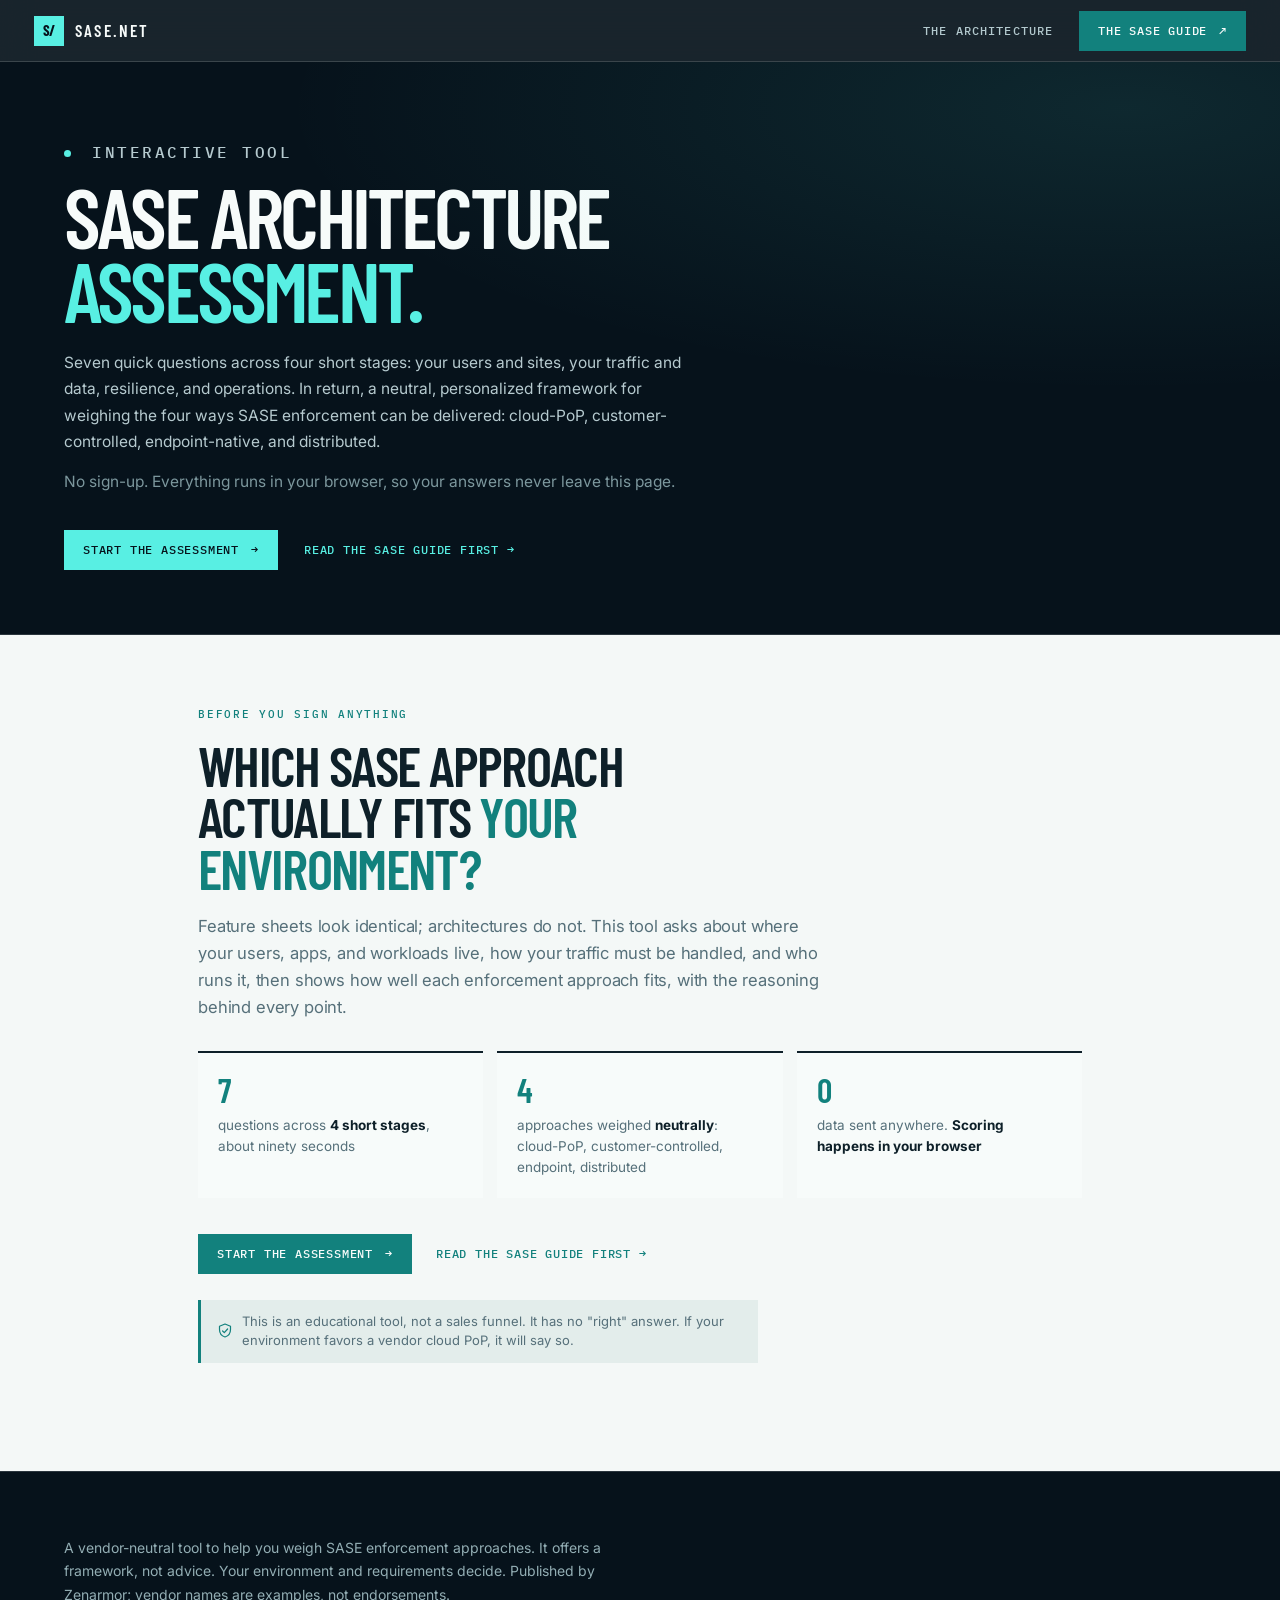
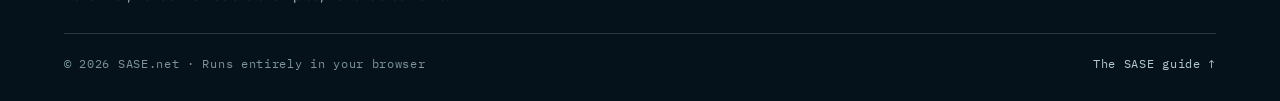
==== assessment.html @ f716e65c "updated sase-explained page and assessment" ====
<!doctype html>
<html lang="en">
<head>
  <meta charset="utf-8">
  <meta name="viewport" content="width=device-width, initial-scale=1">
  <meta name="description" content="An interactive, vendor-neutral SASE architecture assessment. Answer a few questions about your environment and get a personalized framework weighing cloud-PoP, customer-controlled, endpoint-native, and distributed enforcement. Runs entirely in your browser.">
  <meta name="theme-color" content="#06121b">
  <title>SASE Architecture Assessment</title>
  <link rel="preconnect" href="https://fonts.googleapis.com">
  <link rel="preconnect" href="https://fonts.gstatic.com" crossorigin>
  <link rel="stylesheet" href="https://fonts.googleapis.com/css2?family=Barlow+Condensed:ital,wght@0,500;0,600;0,700;1,600&family=IBM+Plex+Mono:wght@400;500&family=Inter:wght@400;500;600&display=swap">
  <style>
    /* ============================================================
       SASE.net · SASE Architecture Assessment
       Reuses the "SASE Explained" design language (tokens, fonts,
       header, treatments) in a stepped questionnaire + results tool.
       Fully client-side: no data leaves the browser.
       ============================================================ */
    :root {
      --navy: #06121b; --navy-2: #0a1e2b; --panel: #0f2a39; --panel-2: #143546;
      --cyan: #58efe3; --blue: #6e9cff; --amber: #ffad66;
      --paper: #f4f8f7; --muted: #e3edeb; --ink: #0e2029;
      --slate: #56707a; --slate-2: #7c949c; --white: #f7fbfa;
      --teal: #12817d;
      --line-dark: rgba(14, 32, 41, .14);
      --line-dark-2: rgba(14, 32, 41, .28);
      --line-light: rgba(247, 251, 250, .15);
      --line-light-2: rgba(247, 251, 250, .32);
      --display: "Barlow Condensed", "Arial Narrow", Arial, sans-serif;
      --body: Inter, -apple-system, "Segoe UI", Arial, sans-serif;
      --mono: "IBM Plex Mono", ui-monospace, "Cascadia Mono", monospace;
      --ease: cubic-bezier(.22, .61, .36, 1);
      --radius: 3px;
      --header-h: 62px;
      --shell: 1520px;
      /* per-approach accent colors (kept within the site palette) */
      --c-dist: var(--teal);
      --c-pop: #3f6f86;
      --c-cust: #7a6bb0;
      --c-endp: #c07b3a;
    }

    *, *::before, *::after { box-sizing: border-box; }
    html { scroll-behavior: smooth; -webkit-text-size-adjust: 100%; }
    body {
      margin: 0; color: var(--ink); background: var(--paper);
      font-family: var(--body); font-size: 16px; line-height: 1.6;
      overflow-x: hidden; -webkit-font-smoothing: antialiased;
    }
    img, svg { max-width: 100%; }
    a { color: inherit; }
    button, input, select { font: inherit; color: inherit; }
    h1, h2, h3, h4, p, blockquote, ul { margin-top: 0; }
    ul { padding-left: 0; list-style: none; }
    ::selection { color: var(--navy); background: var(--cyan); }
    :focus-visible { outline: 2px solid var(--amber); outline-offset: 3px; }
    .sr-only { position: absolute; width: 1px; height: 1px; overflow: hidden; clip: rect(0 0 0 0); clip-path: inset(50%); white-space: nowrap; }
    [hidden] { display: none !important; }

    /* ---------------------------------------------------- header --- */
    .topbar {
      position: sticky; top: 0; z-index: 100; height: var(--header-h);
      display: flex; align-items: center; justify-content: space-between; gap: 20px;
      padding: 0 clamp(18px, 3vw, 34px);
      color: var(--white); background: rgba(6, 18, 27, .92);
      border-bottom: 1px solid var(--line-light);
      backdrop-filter: blur(16px) saturate(140%); -webkit-backdrop-filter: blur(16px) saturate(140%);
    }
    .brand { display: inline-flex; align-items: center; gap: 11px; color: inherit; text-decoration: none; font: 600 17px/1 var(--display); letter-spacing: .13em; }
    .brand-mark { display: grid; place-items: center; width: 30px; height: 30px; color: var(--navy); background: var(--cyan); font: 700 15px/1 var(--display); letter-spacing: -.04em; }
    .topnav { display: flex; align-items: center; gap: clamp(16px, 2vw, 30px); }
    .topnav a:not(.button) { color: #b3c9ce; text-decoration: none; font: 500 11.5px var(--mono); letter-spacing: .1em; text-transform: uppercase; transition: color .2s var(--ease); }
    .topnav a:not(.button):hover { color: var(--cyan); }
    .button {
      display: inline-flex; align-items: center; gap: 12px; min-height: 40px; padding: 0 18px;
      color: var(--navy); background: var(--cyan); border: 1px solid var(--cyan);
      font: 500 11.5px var(--mono); letter-spacing: .07em; text-transform: uppercase; text-decoration: none; cursor: pointer;
      transition: background .2s var(--ease), border-color .2s var(--ease), transform .2s var(--ease), color .2s var(--ease);
    }
    .button:hover { background: var(--white); border-color: var(--white); transform: translateY(-1px); }
    .button span { transition: transform .2s var(--ease); }
    .button:hover span { transform: translateX(3px); }
    .button-teal { color: var(--white); background: var(--teal); border-color: var(--teal); }
    .button-teal:hover { color: var(--navy); background: var(--cyan); border-color: var(--cyan); }
    .button[disabled] { opacity: .4; cursor: not-allowed; transform: none; }
    .button-ghost { background: transparent; color: var(--white); border-color: var(--line-light-2); }
    .button-ghost:hover { background: transparent; color: var(--cyan); border-color: var(--cyan); transform: translateY(-1px); }

    /* ------------------------------------------------------- hero --- */
    .hero { color: var(--white); background: var(--navy); border-bottom: 1px solid var(--line-light); position: relative; overflow: hidden; }
    .hero::after {
      content: ""; position: absolute; inset: 0; pointer-events: none;
      background: radial-gradient(120% 90% at 88% 8%, rgba(88, 239, 227, .10), transparent 55%);
    }
    .hero-inner { position: relative; max-width: var(--shell); margin: 0 auto; padding: clamp(46px, 6vw, 78px) clamp(24px, 5vw, 96px) clamp(40px, 5vw, 66px); }
    .eyebrow { margin: 0 0 22px; color: var(--cyan); font: 500 11.5px var(--mono); letter-spacing: .16em; text-transform: uppercase; }
    .eyebrow .dot { display: inline-block; width: 7px; height: 7px; margin-right: 9px; border-radius: 50%; background: var(--cyan); vertical-align: middle; }
    .hero h1 { max-width: 18ch; margin: 0 0 22px; font: 600 clamp(42px, 6.6vw, 96px)/.88 var(--display); letter-spacing: -.045em; text-transform: uppercase; }
    .hero h1 em { font-style: normal; color: var(--cyan); }
    .hero p { max-width: 62ch; margin: 0 0 14px; color: #b6cacf; font-size: clamp(15.5px, 1.1vw, 18px); line-height: 1.7; }
    .hero p:last-of-type { margin-bottom: 0; color: #7c979d; }
    .hero-actions { display: flex; flex-wrap: wrap; align-items: center; gap: 16px 26px; margin-top: 34px; }
    .hero-actions .tlink { color: var(--cyan); }
    .hero-actions .tlink:hover { color: var(--white); }

    /* ------------------------------------------------- app shell --- */
    .wrap { max-width: 980px; margin: 0 auto; padding: 0 clamp(20px, 5vw, 48px); }

    /* progress rail (sticky under header, only during the quiz) */
    .progress { position: sticky; top: var(--header-h); z-index: 40; background: var(--paper); border-bottom: 1px solid var(--line-dark); }
    .progress-inner { max-width: 980px; margin: 0 auto; padding: 16px clamp(20px, 5vw, 48px) 15px; }
    .progress-top { display: flex; align-items: baseline; justify-content: space-between; gap: 14px; margin-bottom: 12px; }
    .progress-stage { font: 500 11px var(--mono); letter-spacing: .14em; text-transform: uppercase; color: var(--teal); }
    .progress-count { font: 500 11px var(--mono); letter-spacing: .08em; text-transform: uppercase; color: var(--slate); }
    .progress-count b { color: var(--ink); font-weight: 600; }
    /* one segment per stage, 1:1 with the pages */
    .stages { display: grid; grid-auto-flow: column; grid-auto-columns: 1fr; gap: 8px; }
    .stage-pip .bar { height: 6px; background: var(--muted); overflow: hidden; }
    .stage-pip .bar i { display: block; height: 100%; width: 0; background: var(--teal); transition: width .45s var(--ease); }
    .stage-pip.done .bar i { width: 100%; }
    .stage-pip.current .bar i { width: 100%; background: var(--cyan); }
    .stage-pip .lb { display: flex; align-items: center; gap: 6px; margin-top: 9px; font: 500 10.5px var(--mono); letter-spacing: .06em; text-transform: uppercase; color: var(--slate-2); }
    .stage-pip.current .lb { color: var(--ink); }
    .stage-pip.done .lb { color: var(--teal); }
    .stage-pip .tick { width: 13px; height: 13px; display: grid; place-items: center; border: 1px solid currentColor; font-size: 9px; flex: none; }
    .stage-pip.done .tick::before { content: "✓"; }
    .stage-pip.current .tick { background: var(--cyan); border-color: var(--cyan); }
    .stage-pip .lb .txt { overflow: hidden; text-overflow: ellipsis; white-space: nowrap; }
    @media (max-width: 620px) { .stage-pip .lb .txt { display: none; } .stage-pip .lb { justify-content: center; } }

    /* generic screen padding */
    .screen { padding: clamp(40px, 6vw, 72px) 0 clamp(52px, 7vw, 88px); }

    /* intro */
    .intro .kicker, .result-head .kicker { margin: 0 0 18px; color: var(--teal); font: 500 11px var(--mono); letter-spacing: .16em; text-transform: uppercase; }
    .intro h2 { margin: 0 0 20px; max-width: 22ch; font: 600 clamp(30px, 4.6vw, 56px)/.92 var(--display); letter-spacing: -.03em; text-transform: uppercase; }
    .intro h2 em { color: var(--teal); font-style: normal; }
    .intro .lede { max-width: 64ch; margin: 0 0 30px; color: var(--slate); font-size: clamp(16px, 1.3vw, 19px); line-height: 1.62; letter-spacing: -.01em; }
    .facts { display: grid; grid-template-columns: repeat(3, 1fr); gap: 14px; margin: 0 0 36px; }
    .fact { padding: 20px 20px; background: var(--white); border-top: 2px solid var(--ink); }
    .fact .n { font: 600 34px/1 var(--display); color: var(--teal); }
    .fact .t { margin-top: 8px; color: var(--slate); font-size: 13.5px; line-height: 1.55; }
    .fact b { color: var(--ink); }
    .intro-actions { display: flex; flex-wrap: wrap; align-items: center; gap: 14px 24px; }
    .privacy { display: inline-flex; align-items: center; gap: 9px; margin-top: 26px; padding: 12px 16px; background: var(--muted); border-left: 3px solid var(--teal); color: var(--slate); font-size: 13px; line-height: 1.5; max-width: 70ch; }
    .privacy svg { flex: none; }
    .tlink { color: var(--teal); text-decoration: none; font: 500 11.5px var(--mono); letter-spacing: .07em; text-transform: uppercase; }
    .tlink:hover { color: var(--ink); }

    /* stage intro (page header for a section of questions) */
    .stage-intro { margin-bottom: 8px; }
    .stage-eyebrow { margin: 0 0 14px; color: var(--teal); font: 500 11px var(--mono); letter-spacing: .16em; text-transform: uppercase; }
    .stage-title { margin: 0 0 12px; font: 600 clamp(30px, 4.2vw, 52px)/.94 var(--display); letter-spacing: -.03em; text-transform: uppercase; color: var(--ink); }
    .stage-desc { max-width: 62ch; margin: 0; color: var(--slate); font-size: clamp(15px, 1.2vw, 17.5px); line-height: 1.6; }

    /* per-question block within a stage */
    .qblock { margin-top: clamp(34px, 4.5vw, 52px); }
    .qblock:first-child { margin-top: clamp(30px, 4vw, 44px); }
    .q-head { display: flex; align-items: center; gap: 14px; margin-bottom: 10px; }
    .q-num { font: 500 11px var(--mono); letter-spacing: .12em; text-transform: uppercase; color: var(--teal); }
    .q-kind { font: 500 11px var(--mono); letter-spacing: .1em; text-transform: uppercase; color: var(--slate-2); padding-left: 14px; border-left: 1px solid var(--line-dark-2); }
    .q-title { margin: 0 0 7px; font: 600 clamp(21px, 2.4vw, 30px)/1.06 var(--display); letter-spacing: -.015em; text-transform: uppercase; color: var(--ink); }
    .q-help { max-width: 66ch; margin: 0 0 20px; color: var(--slate); font-size: 15px; line-height: 1.6; }

    .opts { display: grid; gap: 12px; margin: 0; }
    .opts.two { grid-template-columns: 1fr 1fr; }
    .opt { position: relative; display: block; cursor: pointer; }
    .opt input { position: absolute; opacity: 0; width: 1px; height: 1px; }
    .opt .box {
      display: flex; align-items: flex-start; gap: 15px; height: 100%;
      padding: 18px 20px; background: var(--white); border: 1px solid var(--line-dark);
      transition: border-color .18s var(--ease), transform .18s var(--ease), box-shadow .18s var(--ease);
    }
    .opt:hover .box { border-color: var(--line-dark-2); transform: translateY(-2px); box-shadow: 0 12px 30px rgba(14, 32, 41, .06); }
    .opt input:focus-visible + .box { outline: 2px solid var(--amber); outline-offset: 3px; }
    .opt .mk { flex: none; width: 20px; height: 20px; margin-top: 1px; border: 1px solid var(--line-dark-2); display: grid; place-items: center; background: var(--paper); transition: background .18s var(--ease), border-color .18s var(--ease); }
    .opt.radio .mk { border-radius: 50%; }
    .opt .mk::after { content: ""; width: 10px; height: 10px; background: var(--white); opacity: 0; transition: opacity .15s var(--ease); }
    .opt.radio .mk::after { border-radius: 50%; }
    .opt.check .mk::after { content: "✓"; width: auto; height: auto; color: var(--white); font-size: 12px; line-height: 1; background: none; }
    .opt .ol { }
    .opt .ol b { display: block; font-size: 15.5px; font-weight: 600; color: var(--ink); line-height: 1.35; }
    .opt .ol span { display: block; margin-top: 4px; color: var(--slate); font-size: 13.5px; line-height: 1.5; }
    .opt input:checked + .box { border-color: var(--teal); box-shadow: inset 3px 0 0 var(--teal); }
    .opt input:checked + .box .mk { background: var(--teal); border-color: var(--teal); }
    .opt input:checked + .box .mk::after { opacity: 1; }

    /* nav buttons */
    .qnav { display: flex; align-items: center; justify-content: space-between; gap: 14px; margin-top: 32px; }
    .btn-back { display: inline-flex; align-items: center; gap: 10px; min-height: 44px; padding: 0 18px; background: transparent; color: var(--ink); border: 1px solid var(--line-dark-2); font: 500 11px var(--mono); letter-spacing: .08em; text-transform: uppercase; cursor: pointer; transition: background .2s var(--ease), color .2s var(--ease), border-color .2s var(--ease); }
    .btn-back:hover { background: var(--ink); color: var(--white); border-color: var(--ink); }
    .btn-back[disabled] { opacity: .35; cursor: not-allowed; }
    .btn-next { display: inline-flex; align-items: center; gap: 12px; min-height: 44px; padding: 0 24px; color: var(--white); background: var(--teal); border: 1px solid var(--teal); font: 500 11px var(--mono); letter-spacing: .08em; text-transform: uppercase; cursor: pointer; transition: background .2s var(--ease), color .2s var(--ease), border-color .2s var(--ease), transform .2s var(--ease); }
    .btn-next:hover { background: var(--cyan); color: var(--navy); border-color: var(--cyan); transform: translateY(-1px); }
    .btn-next[disabled] { opacity: .4; cursor: not-allowed; transform: none; background: var(--slate); border-color: var(--slate); }
    .btn-next span { transition: transform .2s var(--ease); }
    .btn-next:not([disabled]):hover span { transform: translateX(3px); }
    .hint { text-align: center; margin: 14px 0 0; color: var(--slate-2); font: 500 10.5px var(--mono); letter-spacing: .06em; text-transform: uppercase; }

    /* ------------------------------------------------- results --- */
    .result-head h2 { margin: 0 0 16px; max-width: 20ch; font: 600 clamp(30px, 4.4vw, 54px)/.92 var(--display); letter-spacing: -.03em; text-transform: uppercase; }
    .result-head h2 em { color: var(--teal); font-style: normal; }
    .verdict { padding: 30px clamp(22px, 3vw, 36px); color: var(--white); background: var(--ink); border-top: 3px solid var(--teal); margin: 6px 0 34px; }
    .verdict .lead-label { font: 500 11px var(--mono); letter-spacing: .14em; text-transform: uppercase; color: var(--cyan); }
    .verdict h3 { margin: 10px 0 14px; font: 600 clamp(26px, 3.4vw, 42px)/.98 var(--display); text-transform: uppercase; letter-spacing: -.02em; }
    .verdict p { margin: 0; max-width: 74ch; color: #cdd9dd; font-size: 15.5px; line-height: 1.7; }
    .verdict p + p { margin-top: 12px; }
    .verdict .close { display: block; margin-top: 18px; padding-top: 16px; border-top: 1px solid var(--line-light); max-width: 74ch; font: 400 15px/1.62 var(--body); color: #aebfc4; }
    .verdict .close b { color: var(--white); font-weight: 600; }

    .bars-label { margin: 0 0 6px; font: 500 11px var(--mono); letter-spacing: .14em; text-transform: uppercase; color: var(--teal); }
    .bars-sub { margin: 0 0 22px; max-width: 68ch; color: var(--slate); font-size: 14.5px; line-height: 1.6; }
    .bars { display: grid; gap: 16px; margin: 0 0 40px; }
    .bar-row { }
    .bar-top { display: flex; align-items: baseline; justify-content: space-between; gap: 12px; margin-bottom: 7px; }
    .bar-name { font: 600 clamp(16px, 1.6vw, 20px)/1 var(--display); text-transform: uppercase; letter-spacing: .01em; color: var(--ink); }
    .bar-name .rank { display: inline-grid; place-items: center; width: 19px; height: 19px; margin-right: 10px; font: 500 10px var(--mono); color: var(--slate); border: 1px solid var(--line-dark-2); vertical-align: middle; }
    .bar-row.lead .bar-name .rank { color: var(--white); background: var(--teal); border-color: var(--teal); }
    .bar-pct { font: 500 12px var(--mono); letter-spacing: .04em; color: var(--slate); }
    .bar-row.lead .bar-pct { color: var(--teal); font-weight: 600; }
    .track { height: 16px; background: var(--muted); overflow: hidden; }
    .track i { display: block; height: 100%; width: 0; background: var(--fill-c, var(--slate)); transition: width .9s var(--ease); }
    .bar-row.lead .track { box-shadow: inset 0 0 0 1px rgba(18,129,125,.4); }
    .bar-desc { margin: 8px 0 0; color: var(--slate); font-size: 13px; line-height: 1.55; max-width: 74ch; }
    .bar-row.lead .bar-desc { color: #33454f; }

    /* result positioning map (2-D: where enforcement runs x who operates it) */
    .spectrum { margin: 0 0 42px; }
    .spec-label { margin: 0 0 6px; font: 500 11px var(--mono); letter-spacing: .14em; text-transform: uppercase; color: var(--teal); }
    .spec-sub { margin: 0 0 26px; max-width: 74ch; color: var(--slate); font-size: 14.5px; line-height: 1.6; }
    .spec-sub strong { color: var(--ink); font-weight: 650; }
    .map-row { display: flex; flex-wrap: wrap; gap: 22px 30px; align-items: center; }
    .map { flex: 1 1 360px; max-width: 540px; }
    .map-legend { flex: 1 1 190px; max-width: 250px; display: flex; flex-direction: column; gap: 20px; }
    .legend-item { display: flex; gap: 12px; }
    .legend-swatch { flex: none; width: 30px; height: 30px; margin-top: 2px; border: 1px solid rgba(18, 129, 125, .45); background: radial-gradient(140% 140% at 100% 100%, rgba(18, 129, 125, .5) 0%, rgba(18, 129, 125, .06) 72%); }
    .legend-dot { flex: none; width: 16px; height: 16px; margin: 7px; border-radius: 50%; background: var(--cyan); border: 3px solid var(--teal); box-shadow: 0 2px 6px rgba(14, 32, 41, .25); }
    .legend-text b { display: block; margin-bottom: 4px; font: 600 12.5px var(--display); letter-spacing: .03em; text-transform: uppercase; color: var(--ink); }
    .legend-text p { margin: 0; font-size: 12.5px; line-height: 1.5; color: var(--slate); }
    .map-grid { display: grid; grid-template-columns: 68px minmax(0, 1fr) 68px; grid-template-rows: auto minmax(0, 1fr) auto; column-gap: 8px; row-gap: 10px; align-items: center; justify-items: center; }
    .map-pole { text-align: center; font: 500 9px var(--mono); letter-spacing: .06em; text-transform: uppercase; color: var(--slate); line-height: 1.4; }
    .map-pole b, .map-pole { }
    .map-top { grid-column: 2; grid-row: 1; }
    .map-bottom { grid-column: 2; grid-row: 3; }
    .map-left { grid-column: 1; grid-row: 2; }
    .map-right { grid-column: 3; grid-row: 2; }
    .map-top, .map-bottom { font: 600 12.5px var(--display); letter-spacing: .04em; text-transform: uppercase; color: var(--ink); }
    .map-top span, .map-bottom span { display: inline; margin-left: 6px; font: 500 9px var(--mono); letter-spacing: .05em; color: var(--slate); }
    .map-left b, .map-right b { display: block; font: 600 12.5px var(--display); letter-spacing: .03em; text-transform: uppercase; color: var(--ink); }
    .map-left span, .map-right span { display: block; margin-top: 2px; font: 500 8.5px var(--mono); letter-spacing: .04em; text-transform: uppercase; color: var(--slate); }
    /* the plot */
    .map-plot { grid-column: 2; grid-row: 2; position: relative; width: 100%; aspect-ratio: 1 / 0.84; background: var(--white); border: 1px solid var(--line-dark-2); }
    .map-cross-v { position: absolute; left: 50%; top: 0; bottom: 0; width: 1px; background: var(--line-dark); }
    .map-cross-h { position: absolute; top: 50%; left: 0; right: 0; height: 1px; background: var(--line-dark); }
    /* sovereignty band: bottom half, deepening green toward the bottom-right
       corner (distributed + fully customer-operated = most control). */
    .map-sov { position: absolute; left: 0; right: 0; bottom: 0; height: 50%; background: radial-gradient(150% 150% at 100% 100%, rgba(18, 129, 125, .34) 0%, rgba(18, 129, 125, .12) 45%, rgba(18, 129, 125, .03) 78%); border-top: 1px dashed rgba(18, 129, 125, .4); }
    .map-q { position: absolute; font: 600 10px var(--display); letter-spacing: .03em; text-transform: uppercase; color: var(--slate-2); line-height: 1.15; max-width: 46%; }
    .map-q.tl { top: 9px; left: 10px; }
    .map-q.tr { top: 9px; right: 10px; text-align: right; }
    .map-q.bl { bottom: 9px; left: 10px; }
    .map-q.br { bottom: 9px; right: 10px; text-align: right; }
    /* the your-result region */
    .map-you { position: absolute; transform: translate(-50%, -50%); z-index: 5; }
    .map-you .halo { position: absolute; left: 50%; top: 50%; transform: translate(-50%, -50%); width: 118px; height: 118px; border-radius: 50%; background: radial-gradient(circle, rgba(88, 239, 227, .55), rgba(88, 239, 227, 0) 68%); pointer-events: none; }
    .map-you .pt { position: relative; display: block; width: 16px; height: 16px; border-radius: 50%; background: var(--cyan); border: 3px solid var(--teal); box-shadow: 0 2px 8px rgba(14, 32, 41, .25); }
    .map-you .tag { position: absolute; left: 50%; top: calc(50% + 16px); transform: translateX(-50%); white-space: nowrap; padding: 4px 10px; background: var(--ink); color: var(--white); font: 500 10px var(--mono); letter-spacing: .07em; text-transform: uppercase; }
    .map-you.high .tag { top: auto; bottom: calc(50% + 16px); }
    .map-caption { margin: 20px 0 0; max-width: 72ch; color: #33454f; font-size: 15px; line-height: 1.6; }
    .map-caption b { color: var(--teal); }
    .spec-note { margin: 14px 0 0; padding-left: 16px; border-left: 2px solid var(--line-dark-2); max-width: 82ch; color: var(--slate); font-size: 13px; line-height: 1.62; }
    @media (max-width: 560px) {
      .map-grid { grid-template-columns: 52px minmax(0, 1fr) 52px; }
      .map-you .halo { width: 92px; height: 92px; }
    }

    /* factor breakdown */
    .factors { margin: 8px 0 40px; }
    .factors h3 { margin: 0 0 6px; font: 600 clamp(21px, 2.2vw, 30px)/1 var(--display); text-transform: uppercase; letter-spacing: -.015em; }
    .factors .sub { margin: 0 0 22px; max-width: 66ch; color: var(--slate); font-size: 14.5px; line-height: 1.6; }
    .factor { padding: 18px 0; border-bottom: 1px solid var(--line-dark); display: grid; grid-template-columns: 210px 1fr; gap: 8px 28px; align-items: start; }
    .factor:first-of-type { border-top: 1px solid var(--line-dark); }
    .factor .fq { font: 600 14px var(--display); letter-spacing: .02em; text-transform: uppercase; color: var(--ink); line-height: 1.3; }
    .factor .fa { color: var(--slate); font-size: 14px; line-height: 1.6; }
    .factor .fa .ans { color: var(--ink); font-weight: 600; }
    .factor .tags { display: flex; flex-wrap: wrap; gap: 6px; margin-top: 9px; }
    .tag-a { font: 500 10px var(--mono); letter-spacing: .06em; text-transform: uppercase; padding: 3px 9px; border: 1px solid; background: var(--white); }
    .tag-a.dist { color: var(--c-dist); border-color: rgba(18,129,125,.4); }
    .tag-a.pop { color: var(--c-pop); border-color: rgba(63,111,134,.4); }
    .tag-a.cust { color: var(--c-cust); border-color: rgba(122,107,176,.45); }
    .tag-a.endp { color: var(--c-endp); border-color: rgba(192,123,58,.45); }
    /* the strongest lean per answer is filled, so the main direction reads at a glance */
    .tag-a.lead { color: var(--white); font-weight: 600; }
    .tag-a.dist.lead { background: var(--c-dist); border-color: var(--c-dist); }
    .tag-a.pop.lead  { background: var(--c-pop);  border-color: var(--c-pop); }
    .tag-a.cust.lead { background: var(--c-cust); border-color: var(--c-cust); }
    .tag-a.endp.lead { background: var(--c-endp); border-color: var(--c-endp); }

    /* vendor disclosure box */
    .vendor { margin: 4px 0 36px; padding: 26px clamp(22px, 3vw, 34px); background: var(--muted); border: 1px solid var(--line-dark); border-left: 3px solid var(--teal); }
    .vendor .disc { font: 500 10.5px var(--mono); letter-spacing: .12em; text-transform: uppercase; color: var(--slate); }
    .vendor h3 { margin: 10px 0 10px; font: 600 clamp(20px, 2.1vw, 27px)/1.02 var(--display); text-transform: uppercase; letter-spacing: -.01em; }
    .vendor p { margin: 0 0 18px; max-width: 74ch; color: var(--slate); font-size: 14.5px; line-height: 1.66; }
    .vendor .button { color: var(--white); background: var(--teal); border-color: var(--teal); }
    .vendor .button:hover { color: var(--navy); background: var(--cyan); border-color: var(--cyan); }

    .result-actions { display: flex; flex-wrap: wrap; align-items: center; gap: 14px 24px; padding-top: 8px; }
    .btn-line { display: inline-flex; align-items: center; gap: 10px; min-height: 44px; padding: 0 20px; background: transparent; color: var(--ink); border: 1px solid var(--line-dark-2); font: 500 11px var(--mono); letter-spacing: .08em; text-transform: uppercase; cursor: pointer; text-decoration: none; transition: background .2s var(--ease), color .2s var(--ease), border-color .2s var(--ease); }
    .btn-line:hover { background: var(--ink); color: var(--white); border-color: var(--ink); }

    /* footer */
    .site-footer { color: var(--white); background: var(--navy); border-top: 1px solid var(--line-light); margin-top: 20px; }
    .footer-inner { max-width: var(--shell); margin: 0 auto; padding: clamp(40px, 5vw, 64px) clamp(24px, 5vw, 84px) 30px; }
    .footer-inner .note { max-width: 64ch; margin: 0 0 26px; color: #93aeb4; font-size: 14px; line-height: 1.7; }
    .footer-base { display: flex; flex-wrap: wrap; justify-content: space-between; gap: 12px; padding-top: 22px; border-top: 1px solid var(--line-light); color: var(--slate-2); font: 400 11.5px var(--mono); letter-spacing: .06em; }
    .footer-base a { color: #b3c9ce; text-decoration: none; }
    .footer-base a:hover { color: var(--cyan); }

    /* animation entrance */
    .anim-in { animation: fade .4s var(--ease) both; }
    @keyframes fade { from { opacity: 0; transform: translateY(10px); } to { opacity: 1; transform: none; } }

    /* ------------------------------------------------ responsive --- */
    @media (max-width: 720px) {
      .topnav .hide-sm { display: none; }
      .opts.two { grid-template-columns: 1fr; }
      .facts { grid-template-columns: 1fr; }
      .factor { grid-template-columns: 1fr; gap: 4px; }
      .verdict { padding: 24px 20px; }
    }
    @media (prefers-reduced-motion: reduce) {
      html { scroll-behavior: auto; }
      *, *::before, *::after { transition-duration: .01ms !important; animation-duration: .01ms !important; animation-iteration-count: 1 !important; }
    }
  </style>
</head>
<body>

  <!-- ============================================================ HEADER -->
  <header class="topbar">
    <a class="brand" href="sase-explained.html"><span class="brand-mark">S/</span>SASE.NET</a>
    <nav class="topnav" aria-label="Primary">
      <a class="hide-sm" href="sase-explained.html#enforcement">The architecture</a>
      <a class="button button-teal" href="sase-explained.html">The SASE guide <span aria-hidden="true">↗</span></a>
    </nav>
  </header>

  <!-- ============================================================ HERO -->
  <section class="hero" id="hero">
    <div class="hero-inner">
      <p class="eyebrow"><span class="dot" aria-hidden="true"></span> Interactive tool</p>
      <h1>SASE architecture <em>assessment.</em></h1>
      <p>Seven quick questions across four short stages: your users and sites, your traffic and data, resilience, and operations. In return, a neutral, personalized framework for weighing the four ways SASE enforcement can be delivered: cloud-PoP, customer-controlled, endpoint-native, and distributed.</p>
      <p>No sign-up. Everything runs in your browser, so your answers never leave this page.</p>
      <div class="hero-actions">
        <button class="button js-start" type="button">Start the assessment <span aria-hidden="true">→</span></button>
        <a class="tlink" href="sase-explained.html">Read the SASE guide first →</a>
      </div>
    </div>
  </section>

  <!-- ============================================================ PROGRESS RAIL (quiz only) -->
  <div class="progress" id="progress" hidden aria-hidden="true">
    <div class="progress-inner">
      <div class="progress-top">
        <span class="progress-stage" id="stageName">Stage 1 of 4 · Environment</span>
        <span class="progress-count"><b id="qPct">0</b>% complete</span>
      </div>
      <div class="stages" id="stages" aria-hidden="true"></div>
    </div>
  </div>

  <!-- ============================================================ APP -->
  <main class="wrap">

    <!-- INTRO SCREEN -->
    <section class="screen intro" id="scr-intro">
      <p class="kicker">Before you sign anything</p>
      <h2>Which SASE approach actually fits <em>your environment?</em></h2>
      <p class="lede">Feature sheets look identical; architectures do not. This tool asks about where your users, apps, and workloads live, how your traffic must be handled, and who runs it, then shows how well each enforcement approach fits, with the reasoning behind every point.</p>
      <div class="facts">
        <div class="fact"><div class="n">7</div><div class="t">questions across <b>4 short stages</b>, about ninety seconds</div></div>
        <div class="fact"><div class="n">4</div><div class="t">approaches weighed <b>neutrally</b>: cloud-PoP, customer-controlled, endpoint, distributed</div></div>
        <div class="fact"><div class="n">0</div><div class="t">data sent anywhere. <b>Scoring happens in your browser</b></div></div>
      </div>
      <div class="intro-actions">
        <button class="button button-teal js-start" id="startBtn" type="button">Start the assessment <span aria-hidden="true">→</span></button>
        <a class="tlink" href="sase-explained.html">Read the SASE guide first →</a>
      </div>
      <div class="privacy">
        <svg width="16" height="16" viewBox="0 0 16 16" fill="none" aria-hidden="true"><path d="M8 1l5.5 2.2v3.3c0 3.4-2.3 6.5-5.5 7.5-3.2-1-5.5-4.1-5.5-7.5V3.2L8 1z" stroke="#12817d" stroke-width="1.2" stroke-linejoin="round"/><path d="M5.6 8l1.7 1.7L10.6 6" stroke="#12817d" stroke-width="1.2" stroke-linecap="round" stroke-linejoin="round"/></svg>
        <span>This is an educational tool, not a sales funnel. It has no "right" answer. If your environment favors a vendor cloud PoP, it will say so.</span>
      </div>
    </section>

    <!-- STAGE SCREEN (rendered by JS, one stage's questions per page) -->
    <section class="screen" id="scr-quiz" hidden>
      <div class="stage-intro">
        <p class="stage-eyebrow" id="stageEyebrow">Stage 1 of 4</p>
        <h2 class="stage-title" id="stageTitle"></h2>
        <p class="stage-desc" id="stageDesc"></p>
      </div>
      <div id="questions"></div>
      <div class="qnav">
        <button class="btn-back" id="backBtn" type="button">← Back</button>
        <button class="btn-next" id="nextBtn" type="button" disabled>Next <span aria-hidden="true">→</span></button>
      </div>
      <p class="hint" id="hint"></p>
    </section>

    <!-- RESULTS SCREEN (rendered by JS) -->
    <section class="screen" id="scr-result" hidden>
      <div class="result-head">
        <p class="kicker">Your result</p>
        <h2 id="resultTitle">Your SASE fit <em>framework.</em></h2>
      </div>

      <div class="verdict" id="verdict"></div>

      <div class="spectrum" id="spectrum">
        <p class="spec-label">Where your answers point</p>
        <p class="spec-sub">SASE architectures differ on two things. First, <em>where</em> enforcement runs: in a vendor's central cloud, or locally across your users, sites, and workloads. Second, <em>who</em> operates it: the vendor, or you. Together they set how much <strong>sovereignty</strong> you keep, meaning control over where your traffic, logs, and keys are handled.</p>
        <div class="map-row">
          <div class="map">
            <div class="map-grid">
              <div class="map-pole map-top">Vendor-operated <span>cloud-delivered</span></div>
              <div class="map-pole map-left"><b>Central</b><span>one cloud</span></div>
              <div class="map-plot" id="mapPlot">
                <div class="map-cross-v" aria-hidden="true"></div>
                <div class="map-cross-h" aria-hidden="true"></div>
                <div class="map-sov" aria-hidden="true"></div>
                <span class="map-q tl">Centralized<br>vendor cloud</span>
                <span class="map-q tr">Vendor-run<br>distributed edge</span>
                <span class="map-q bl">Self-hosted<br>central gateway</span>
                <span class="map-q br">Distributed,<br>self-managed</span>
                <!-- your-result region injected here -->
              </div>
              <div class="map-pole map-right"><b>Distributed</b><span>local edges</span></div>
              <div class="map-pole map-bottom">Customer-operated <span>self-hosted / on-prem</span></div>
            </div>
          </div>
          <aside class="map-legend">
            <div class="legend-item">
              <span class="legend-swatch" aria-hidden="true"></span>
              <div class="legend-text">
                <b>Sovereignty-friendly</b>
                <p>The lower a result sits, the more of your traffic, logs, and keys stay under your control. It is strongest in the bottom right, where enforcement is distributed and run by you.</p>
              </div>
            </div>
            <div class="legend-item">
              <span class="legend-dot" aria-hidden="true"></span>
              <div class="legend-text">
                <b>Your result</b>
                <p>The highlighted area shows the kind of architecture your answers point to.</p>
              </div>
            </div>
          </aside>
        </div>
        <p class="map-caption" id="mapCaption">Your answers point to this area: the <b>kind</b> of architecture that fits, rather than a specific product.</p>
        <p class="spec-note">This is a positioning map, not a ranking or a product match. No corner is "better" than another, and most real environments are a blend. Treat the highlighted area as a starting point. Vendors are left off on purpose, because where a platform can sit is often configurable and its default is rarely its only option.</p>
      </div>

      <p class="bars-label">Fit across the four approaches</p>
      <p class="bars-sub">Each approach is scored on how well it matches the environment you described, then ranked. These are aids to a decision, not a verdict. Many organizations run a hybrid.</p>
      <div class="bars" id="bars"></div>

      <div class="factors">
        <h3>How your answers shaped this</h3>
        <p class="sub">Every answer nudges the scores. Here is what each one contributed, so nothing is a black box.</p>
        <div id="factors"></div>
      </div>

      <div class="vendor" id="vendor">
        <span class="disc">Vendor example · disclosed</span>
        <h3 id="vendorTitle">See a distributed SASE architecture in practice</h3>
        <p id="vendorBody">SASE.net is published by Zenarmor, a provider of distributed SASE. If you want to see how one platform places enforcement across endpoints, gateways, cloud, containers, and compatible ISP/CPE devices under one central policy, this is a concrete example, shown for illustration and not as an endorsement.</p>
        <a class="button" href="#" id="vendorLink">See how Zenarmor implements distributed SASE <span aria-hidden="true">↗</span></a>
      </div>

      <div class="result-actions">
        <a class="btn-line" href="sase-explained.html">← Back to the SASE guide</a>
        <button class="btn-line" id="retakeBtn" type="button">Retake the assessment ↻</button>
      </div>
    </section>

  </main>

  <!-- ============================================================ FOOTER -->
  <footer class="site-footer">
    <div class="footer-inner">
      <p class="note">A vendor-neutral tool to help you weigh SASE enforcement approaches. It offers a framework, not advice. Your environment and requirements decide. Published by Zenarmor; vendor names are examples, not endorsements.</p>
      <div class="footer-base">
        <span>© <span data-year>2026</span> SASE.net · Runs entirely in your browser</span>
        <a href="sase-explained.html">The SASE guide ↑</a>
      </div>
    </div>
  </footer>

  <script>
  (function () {
    "use strict";
    document.querySelectorAll('[data-year]').forEach(function (el) { el.textContent = new Date().getFullYear(); });

    /* ---- approach metadata -------------------------------------------- */
    var APPROACHES = {
      pop:  { key: "pop",  name: "Vendor cloud PoP", cls: "pop",  color: "var(--c-pop)",
              desc: "Centralized enforcement in the vendor's cloud points of presence, where the vendor runs the infrastructure and inspects your traffic." },
      cust: { key: "cust", name: "Customer-controlled", cls: "cust", color: "var(--c-cust)",
              desc: "Enforcement inside infrastructure you control, such as your own cloud, VPCs, containers, or a dedicated hosted gateway, keeping inspection where you choose." },
      endp: { key: "endp", name: "Endpoint-native", cls: "endp", color: "var(--c-endp)",
              desc: "Enforcement on the device itself, so protection follows each user across home, mobile, and public networks without a detour." },
      dist: { key: "dist", name: "Distributed", cls: "dist", color: "var(--c-dist)",
              desc: "Enforcement placed across endpoints, gateways, branches, cloud, containers, and CPE at once, governed by one central policy and console." }
    };
    var ORDER = ["pop", "cust", "endp", "dist"];

    /* 2-D positioning map. x: 0 = central vendor cloud → 100 = local/distributed.
       y: 0 = vendor-operated (cloud, top) → 100 = customer-operated (self-hosted,
       bottom). Each approach anchors at an (x, y); the reader's result is a
       cubed-fit-weighted blend of these, a REGION, not a product match.      */
    var APPROACH_XY = {
      pop:  { x: 12, y: 16 },   // central + vendor-run  (top-left)
      cust: { x: 46, y: 82 },   // control-first         (bottom-center)
      endp: { x: 82, y: 56 },   // local, on the device  (right, mid)
      dist: { x: 80, y: 80 }    // distributed + self-managed (bottom-right)
    };

    /* ---- stages (one page each) --------------------------------------- */
    var STAGES = [
      { name: "Environment", title: "Your environment",
        desc: "Where your users, apps, and workloads live. This is the biggest driver of which enforcement approach fits." },
      { name: "Traffic & data", title: "Traffic & data",
        desc: "How your traffic must be handled, and how much control you need over where it is inspected and stored." },
      { name: "Resilience & stack", title: "Resilience & existing stack",
        desc: "What has to keep working, and what you already run that could carry enforcement." },
      { name: "Operations", title: "Operations",
        desc: "Who will run it day to day. Last one." }
    ];

    /* ---- questions ---------------------------------------------------- */
    /* Each option carries a score vector {pop,cust,endp,dist} and a `why`.
       Scoring is normalized against each approach's own maximum, so an
       approach is never penalized for appearing in fewer options.        */
    var QUESTIONS = [
      { id: "locations", stage: 0, type: "single",
        short: "Where things live",
        title: "Where do your users, apps, and workloads mostly live?",
        help: "The shape of your environment is the single biggest driver of which enforcement approach fits.",
        options: [
          { label: "One main site", desc: "Most people and systems sit at a single office or data center.",
            why: "A single location concentrates traffic, so centralized inspection is efficient and easy to run.",
            s: { pop: 3, cust: 2, endp: 0, dist: 0 } },
          { label: "Headquarters plus a few branches", desc: "A central site with several smaller offices.",
            why: "Multiple sites reward enforcement placed at each edge while policy stays central.",
            s: { pop: 2, cust: 1, endp: 1, dist: 3 } },
          { label: "Highly distributed", desc: "Many sites, remote staff, and workloads spread across clouds.",
            why: "When traffic originates everywhere, one central chokepoint adds detours; enforcement spread across points fits better.",
            s: { pop: 1, cust: 1, endp: 2, dist: 3 } },
          { label: "Mostly remote / roaming", desc: "A workforce that connects from anywhere, few fixed sites.",
            why: "Roaming users are best protected where they are, on the device or via a nearby cloud PoP.",
            s: { pop: 2, cust: 0, endp: 3, dist: 2 } }
        ] },

      { id: "inventory", stage: 0, type: "multi",
        short: "What's in play",
        title: "Which of these are part of your environment?",
        help: "Select every one that applies. Different asset types are protected best in different places.",
        options: [
          { label: "Branch offices", desc: "Physical sites with their own local network.",
            why: "Branches favor enforcement on a local gateway rather than backhauling all traffic.",
            s: { pop: 1, cust: 1, endp: 0, dist: 3 } },
          { label: "Remote employees or contractors", desc: "People working outside a managed office.",
            why: "Remote and third-party users are covered well by endpoint enforcement or a vendor tunnel.",
            s: { pop: 2, cust: 0, endp: 3, dist: 2 } },
          { label: "Cloud workloads / VPCs", desc: "Applications running in public or private cloud.",
            why: "Inspecting inside your own cloud keeps workload traffic close to the workload.",
            s: { pop: 1, cust: 3, endp: 0, dist: 2 } },
          { label: "Containers", desc: "Kubernetes or other containerized services.",
            why: "Container-native enforcement lives alongside the workload you control.",
            s: { pop: 0, cust: 3, endp: 0, dist: 2 } },
          { label: "ISP / CPE devices", desc: "Provider-managed customer-edge equipment.",
            why: "Compatible ISP/CPE devices can carry enforcement at the customer edge, a distributed pattern.",
            s: { pop: 0, cust: 1, endp: 0, dist: 3 } },
          { label: "IoT, OT, or legacy devices", desc: "Systems that cannot run a security agent.",
            why: "Agentless devices must be protected at a network edge, not on the endpoint.",
            s: { pop: 1, cust: 1, endp: 0, dist: 3 } }
        ] },

      { id: "datacontrol", stage: 1, type: "single",
        short: "Data control",
        title: "How much control do you need over where traffic is inspected and stored?",
        help: "This combines two things vendors treat separately: whether your traffic can be inspected on a third party's infrastructure, and any privacy, residency, or sovereignty rules on where data, logs, and keys are handled.",
        options: [
          { label: "Little; vendor infrastructure is fine", desc: "We're comfortable with traffic inspected in a vendor's cloud, and have no strict residency rules.",
            why: "Comfort with vendor-cloud inspection and no residency limits makes a cloud PoP the simplest path.",
            s: { pop: 3, cust: 0, endp: 1, dist: 1 } },
          { label: "Some; keep sensitive traffic closer", desc: "General traffic can use vendor infrastructure, but sensitive flows or certain regions should stay closer to home.",
            why: "A mixed need favors placing enforcement selectively rather than routing everything through one cloud.",
            s: { pop: 1, cust: 2, endp: 1, dist: 3 } },
          { label: "Strict; inspection and data stay under our control", desc: "Regulatory, sovereignty, or residency rules require inspection, logs, and keys to stay on infrastructure and in jurisdictions we choose.",
            why: "Strict sovereignty needs inspection, logs, and keys kept where you choose, which is hard to guarantee in a shared vendor cloud.",
            s: { pop: 0, cust: 3, endp: 1, dist: 3 } }
        ] },

      { id: "latency", stage: 1, type: "single",
        short: "Latency sensitivity",
        title: "How sensitive is your traffic to added latency?",
        help: "Routing through a distant or congested PoP adds hops. Local inline inspection avoids the detour.",
        options: [
          { label: "Not very", desc: "A little added delay is acceptable for our applications.",
            why: "Latency tolerance removes the main penalty of routing through a central PoP.",
            s: { pop: 3, cust: 1, endp: 1, dist: 1 } },
          { label: "Somewhat", desc: "Noticeable delay would affect some users or apps.",
            why: "Moderate sensitivity favors inspecting closer to the source than a mandatory PoP hop.",
            s: { pop: 1, cust: 1, endp: 2, dist: 3 } },
          { label: "Very", desc: "Real-time or high-volume traffic where every millisecond counts.",
            why: "Latency-critical traffic benefits most from enforcement at or near its source.",
            s: { pop: 0, cust: 2, endp: 3, dist: 3 } }
        ] },

      { id: "resilience", stage: 2, type: "single",
        short: "Offline resilience",
        title: "Must protection keep working if a cloud service is unreachable?",
        help: "Some designs phone home for every decision; others let each edge keep enforcing from a local copy of policy.",
        options: [
          { label: "Not critical", desc: "A brief dependency on a cloud control plane is acceptable.",
            why: "If short cloud dependencies are tolerable, a vendor-run cloud model is unproblematic.",
            s: { pop: 3, cust: 1, endp: 1, dist: 1 } },
          { label: "Strongly preferred", desc: "We'd rather protection degrade gracefully than fail.",
            why: "Wanting graceful degradation favors enforcement that holds policy locally.",
            s: { pop: 1, cust: 2, endp: 2, dist: 3 } },
          { label: "Yes; it must keep enforcing offline", desc: "Enforcement cannot stop when a link or service drops.",
            why: "Continuous offline enforcement needs each edge to hold its own policy, a distributed design that keeps working locally.",
            s: { pop: 0, cust: 2, endp: 2, dist: 3 } }
        ] },

      { id: "existing", stage: 2, type: "multi",
        short: "Existing stack",
        title: "What security infrastructure do you already run?",
        help: "Select all that apply. Reusing what you own can avoid a rip-and-replace migration.",
        options: [
          { label: "Firewalls / gateways at sites", desc: "Appliances or virtual gateways already deployed.",
            why: "Existing gateways can host enforcement, favoring distributed and self-controlled placement.",
            s: { pop: 0, cust: 2, endp: 0, dist: 3 } },
          { label: "ISP / CPE devices", desc: "Provider-managed edge devices in place.",
            why: "Compatible CPE can deliver enforcement at the customer edge without new hardware.",
            s: { pop: 0, cust: 1, endp: 0, dist: 3 } },
          { label: "Cloud infrastructure / containers", desc: "Established cloud accounts or clusters.",
            why: "Cloud footprint you own is a natural home for customer-controlled, in-line enforcement.",
            s: { pop: 0, cust: 3, endp: 0, dist: 2 } },
          { label: "Mostly endpoints, little network gear", desc: "Laptops and devices, minimal on-prem network kit.",
            why: "An endpoint-heavy estate suits endpoint-native enforcement or a cloud service.",
            s: { pop: 2, cust: 0, endp: 3, dist: 1 } },
          { label: "Starting fresh / minimal", desc: "Little existing security infrastructure to build on.",
            why: "A clean slate lowers the cost of adopting a turnkey vendor cloud.",
            s: { pop: 3, cust: 0, endp: 1, dist: 1 } }
        ] },

      { id: "manage", stage: 3, type: "single",
        short: "Who runs it",
        title: "Who will manage the deployment?",
        help: "The operating model shapes how much you want to run yourself versus hand to a vendor.",
        options: [
          { label: "Our internal team", desc: "We'll own operations day to day.",
            why: "An internal team can operate self-controlled or distributed enforcement directly.",
            s: { pop: 1, cust: 2, endp: 1, dist: 2 } },
          { label: "An MSP or MSSP", desc: "A managed security partner runs it for us.",
            why: "Managed providers often deliver enforcement across many customer edges from one console.",
            s: { pop: 1, cust: 1, endp: 1, dist: 3 } },
          { label: "Our ISP / service provider", desc: "Delivered through the provider's own infrastructure.",
            why: "ISP-delivered security naturally lives on customer-edge devices, a distributed pattern.",
            s: { pop: 1, cust: 1, endp: 0, dist: 3 } },
          { label: "We'd rather the vendor run all of it", desc: "Minimal operational burden on us.",
            why: "Preferring a hands-off model points to a vendor-operated cloud service.",
            s: { pop: 3, cust: 0, endp: 1, dist: 1 } }
        ] }
    ];

    /* precompute each approach's maximum possible score for normalization */
    var MAXS = { pop: 0, cust: 0, endp: 0, dist: 0 };
    QUESTIONS.forEach(function (q) {
      ORDER.forEach(function (k) {
        if (q.type === "multi") {
          q.options.forEach(function (o) { MAXS[k] += o.s[k]; });
        } else {
          var m = 0;
          q.options.forEach(function (o) { if (o.s[k] > m) m = o.s[k]; });
          MAXS[k] += m;
        }
      });
    });

    /* ---- state -------------------------------------------------------- */
    var answers = {};              // qid -> index (single) or [indices] (multi)
    var idx = 0;                   // current STAGE index (one stage per page)
    var TOTAL = QUESTIONS.length;  // total questions (for scoring + overall %)
    var STAGE_COUNT = STAGES.length;
    var stageQuestions = STAGES.map(function (s, i) {
      return QUESTIONS.filter(function (q) { return q.stage === i; });
    });

    var el = {
      progress: document.getElementById("progress"),
      stageName: document.getElementById("stageName"),
      qPct: document.getElementById("qPct"),
      stages: document.getElementById("stages"),
      hero: document.getElementById("hero"),
      scrIntro: document.getElementById("scr-intro"),
      scrQuiz: document.getElementById("scr-quiz"),
      scrResult: document.getElementById("scr-result"),
      stageEyebrow: document.getElementById("stageEyebrow"),
      stageTitle: document.getElementById("stageTitle"),
      stageDesc: document.getElementById("stageDesc"),
      questions: document.getElementById("questions"),
      backBtn: document.getElementById("backBtn"),
      nextBtn: document.getElementById("nextBtn"),
      hint: document.getElementById("hint"),
      verdict: document.getElementById("verdict"),
      bars: document.getElementById("bars"),
      factors: document.getElementById("factors"),
      vendor: document.getElementById("vendor"),
      vendorTitle: document.getElementById("vendorTitle"),
      vendorBody: document.getElementById("vendorBody")
    };
    /* build the stage segments once, one per page */
    STAGES.forEach(function (s, i) {
      var pip = document.createElement("div");
      pip.className = "stage-pip";
      pip.dataset.stage = i;
      pip.innerHTML =
        '<div class="bar"><i></i></div>' +
        '<div class="lb"><span class="tick" aria-hidden="true"></span><span class="txt">' +
        (i + 1) + ' · ' + s.name + '</span></div>';
      el.stages.appendChild(pip);
    });

    function isAnswered(qid) {
      var v = answers[qid];
      if (v === undefined) return false;
      if (Array.isArray(v)) return v.length > 0;
      return true;
    }
    function stageComplete(i) {
      return stageQuestions[i].every(function (q) { return isAnswered(q.id); });
    }

    /* ---- rendering ---------------------------------------------------- */
    function updateProgress() {
      el.stageName.textContent = "Stage " + (idx + 1) + " of " + STAGE_COUNT + " · " + STAGES[idx].name;
      var answered = QUESTIONS.filter(function (q) { return isAnswered(q.id); }).length;
      el.qPct.textContent = Math.round((answered / TOTAL) * 100);

      STAGES.forEach(function (s, i) {
        var pip = el.stages.children[i];
        pip.classList.toggle("current", i === idx);
        pip.classList.toggle("done", i !== idx && stageComplete(i));
      });
    }

    function renderStage() {
      var stage = STAGES[idx];
      el.stageEyebrow.textContent = "Stage " + (idx + 1) + " of " + STAGE_COUNT;
      el.stageTitle.textContent = stage.title;
      el.stageDesc.textContent = stage.desc;
      el.questions.innerHTML = "";

      var qs = stageQuestions[idx];
      var hasMulti = false;

      qs.forEach(function (q) {
        var multi = q.type === "multi";
        if (multi) hasMulti = true;
        var globalNum = QUESTIONS.indexOf(q) + 1;
        var current = answers[q.id];

        var block = document.createElement("div");
        block.className = "qblock";
        var optsCls = "opts" + (q.options.length >= 5 ? " two" : "");
        var titleId = "qt_" + q.id;

        var optsHTML = q.options.map(function (o, i) {
          var checked = multi ? (Array.isArray(current) && current.indexOf(i) !== -1) : (current === i);
          return '<label class="opt ' + (multi ? "check" : "radio") + '">' +
            '<input type="' + (multi ? "checkbox" : "radio") + '" name="q_' + q.id + '" value="' + i + '"' +
            (checked ? " checked" : "") + '>' +
            '<span class="box"><span class="mk" aria-hidden="true"></span>' +
            '<span class="ol"><b>' + o.label + '</b><span>' + o.desc + '</span></span></span></label>';
        }).join("");

        block.innerHTML =
          '<div class="q-head"><span class="q-num">Question ' + globalNum + '</span>' +
          '<span class="q-kind">' + (multi ? "Select all that apply" : "Select one") + '</span></div>' +
          '<h3 class="q-title" id="' + titleId + '">' + q.title + '</h3>' +
          '<p class="q-help">' + q.help + '</p>' +
          '<div class="' + optsCls + '" role="group" aria-labelledby="' + titleId + '">' + optsHTML + '</div>';
        el.questions.appendChild(block);

        var optsWrap = block.querySelector(".opts");
        optsWrap.querySelectorAll("input").forEach(function (inp) {
          inp.addEventListener("change", function () { onAnswer(q, multi, optsWrap); });
        });
      });

      el.backBtn.disabled = idx === 0;
      el.hint.textContent = hasMulti
        ? "Some questions accept more than one answer. Nothing is stored or sent."
        : "";
      refreshNext();

      var first = el.questions.querySelector("input");
      if (first) { try { first.focus({ preventScroll: true }); } catch (e) { first.focus(); } }
      scrollToQuiz();
    }

    var REDUCED = window.matchMedia && window.matchMedia("(prefers-reduced-motion: reduce)").matches;
    // The hero is hidden during the quiz/result, so the stage sits at the top
    // naturally, just return to the top of the (short) document on each step.
    function scrollToQuiz() {
      window.scrollTo({ top: 0, behavior: REDUCED ? "auto" : "smooth" });
    }

    function onAnswer(q, multi, optsWrap) {
      if (multi) {
        var chosen = [];
        optsWrap.querySelectorAll("input:checked").forEach(function (inp) { chosen.push(parseInt(inp.value, 10)); });
        answers[q.id] = chosen;
      } else {
        var sel = optsWrap.querySelector("input:checked");
        answers[q.id] = sel ? parseInt(sel.value, 10) : undefined;
      }
      refreshNext();
      updateProgress();
    }

    function refreshNext() {
      el.nextBtn.disabled = !stageComplete(idx);
      el.nextBtn.querySelector("span").previousSibling.textContent =
        (idx === STAGE_COUNT - 1) ? "See my result " : "Next ";
    }

    /* ---- navigation --------------------------------------------------- */
    function goTo(i) {
      idx = i;
      renderStage();
      updateProgress();
    }
    function startQuiz() {
      el.hero.hidden = true;
      el.scrIntro.hidden = true;
      el.scrResult.hidden = true;
      el.scrQuiz.hidden = false;
      el.progress.hidden = false;
      el.progress.setAttribute("aria-hidden", "false");
      el.scrQuiz.classList.remove("anim-in"); void el.scrQuiz.offsetWidth; el.scrQuiz.classList.add("anim-in");
      goTo(0);
    }

    document.querySelectorAll(".js-start").forEach(function (b) { b.addEventListener("click", startQuiz); });
    el.backBtn.addEventListener("click", function () { if (idx > 0) goTo(idx - 1); });
    el.nextBtn.addEventListener("click", function () {
      if (!stageComplete(idx)) return;
      if (idx < STAGE_COUNT - 1) goTo(idx + 1);
      else showResult();
    });
    document.getElementById("retakeBtn").addEventListener("click", function () {
      answers = {};
      el.scrResult.hidden = true;
      startQuiz();
    });

    /* ---- scoring ------------------------------------------------------ */
    function score() {
      var raw = { pop: 0, cust: 0, endp: 0, dist: 0 };
      QUESTIONS.forEach(function (q) {
        var v = answers[q.id];
        if (v === undefined) return;
        var picks = Array.isArray(v) ? v : [v];
        picks.forEach(function (i) {
          var o = q.options[i];
          if (!o) return;
          ORDER.forEach(function (k) { raw[k] += o.s[k]; });
        });
      });
      // normalize to 0-100 against each approach's own max
      var pct = {};
      ORDER.forEach(function (k) {
        pct[k] = MAXS[k] > 0 ? Math.round((raw[k] / MAXS[k]) * 100) : 0;
      });
      return pct;
    }

    /* leader-specific verdict copy */
    var VERDICTS = {
      pop: {
        headline: "A vendor cloud-PoP approach fits your environment",
        body: ["Your answers point most clearly toward centralized, vendor-operated enforcement. With enforcement concentrated in the vendor's cloud points of presence, you get a turnkey service the vendor runs for you. It is a sensible fit when users sit near available PoPs, added latency is tolerable, and routing traffic through vendor infrastructure is acceptable.",
               "Worth confirming before you commit: how traffic behaves when your assigned PoP is distant or congested, and where your traffic is decrypted and your logs and keys are stored."]
      },
      cust: {
        headline: "A customer-controlled approach fits your environment",
        body: ["Your answers favor keeping enforcement on infrastructure you control, such as your own cloud, VPCs, containers, or a dedicated hosted gateway. That keeps inspection, logs, and keys where you choose, which matters most when sovereignty, residency, or third-party-transit concerns are in play.",
               "This approach asks more of your team operationally than a fully vendor-run cloud, so weigh it against who will manage day-to-day enforcement."]
      },
      endp: {
        headline: "An endpoint-native approach fits your environment",
        body: ["Your answers lean toward enforcement on the device itself. With a mostly remote or roaming workforce and an endpoint-heavy estate, running protection on the endpoint keeps it with the user across home, mobile, and public networks, with no mandatory detour through a central point.",
               "Bear in mind endpoint-only enforcement can't cover devices that won't run an agent (IoT, OT, legacy, some servers), so check whether you also need enforcement at a network edge."]
      },
      dist: {
        headline: "A distributed SASE architecture fits your environment",
        body: ["Your environment may be best suited to a distributed SASE architecture that places enforcement closer to users, branches, and workloads while maintaining centralized policy and visibility. Because your users, sites, and workloads are spread out, and your requirements around latency, resilience, sovereignty, or reusing existing gear all point the same way, no single central chokepoint serves everything well.",
               "Distributed does not mean endpoint-only: enforcement can sit on endpoints, gateways, ISP/CPE devices, and inside your cloud and containers at once, all under one policy."]
      }
    };

    // Place the reader's result region on the 2-D map. Position is a cubed-fit-
    // weighted blend of the four approach anchors, so the dominant approach leads
    // while a close second still shifts it. It is a REGION, not a product match.
    function renderMap(pct) {
      var plot = document.getElementById("mapPlot");
      if (!plot) return;
      plot.querySelectorAll(".map-you").forEach(function (n) { n.remove(); });

      var nx = 0, ny = 0, den = 0;
      ORDER.forEach(function (k) {
        var w = pct[k] * pct[k] * pct[k];
        nx += w * APPROACH_XY[k].x; ny += w * APPROACH_XY[k].y; den += w;
      });
      var x = den > 0 ? nx / den : 50;
      var y = den > 0 ? ny / den : 50;
      x = Math.max(14, Math.min(86, x));
      y = Math.max(15, Math.min(84, y));

      var you = document.createElement("div");
      you.className = "map-you" + (y > 62 ? " high" : "");  // flip tag above the dot when low on the plot
      you.style.left = x + "%";
      you.style.top = y + "%";
      you.innerHTML = '<span class="halo"></span><span class="pt"></span><span class="tag">Your result</span>';
      plot.appendChild(you);
    }

    function showResult() {
      var pct = score();
      var ranked = ORDER.slice().sort(function (a, b) {
        if (pct[b] !== pct[a]) return pct[b] - pct[a];
        return ORDER.indexOf(a) - ORDER.indexOf(b);
      });
      var leader = ranked[0];
      var runnerGap = pct[ranked[0]] - pct[ranked[1]];

      // verdict
      var v = VERDICTS[leader];
      var closeLine = runnerGap <= 6
        ? 'It is close: <b>' + APPROACHES[leader].name + '</b> and <b>' + APPROACHES[ranked[1]].name +
          '</b> score within a few points, so a hybrid of the two is well worth considering.'
        : 'A hybrid across approaches is common, so treat this as a starting point, not a verdict.';
      el.verdict.innerHTML =
        '<span class="lead-label">Best-fit approach</span>' +
        '<h3>' + v.headline + '</h3>' +
        v.body.map(function (p) { return '<p>' + p + '</p>'; }).join("") +
        '<span class="close">' + closeLine + '</span>';

      // bars
      el.bars.innerHTML = "";
      ranked.forEach(function (k, r) {
        var a = APPROACHES[k];
        var row = document.createElement("div");
        row.className = "bar-row" + (r === 0 ? " lead" : "");
        row.innerHTML =
          '<div class="bar-top">' +
            '<span class="bar-name"><span class="rank">' + (r + 1) + '</span>' + a.name + '</span>' +
            '<span class="bar-pct">' + pct[k] + '% fit</span>' +
          '</div>' +
          '<div class="track"><i style="--fill-c:' + a.color + '"></i></div>' +
          '<p class="bar-desc">' + a.desc + '</p>';
        el.bars.appendChild(row);
        // animate width after insertion
        var bar = row.querySelector(".track i");
        requestAnimationFrame(function () {
          requestAnimationFrame(function () { bar.style.width = Math.max(pct[k], 2) + "%"; });
        });
      });

      // positioning map
      renderMap(pct);

      // factor breakdown
      el.factors.innerHTML = "";
      QUESTIONS.forEach(function (q) {
        var val = answers[q.id];
        if (val === undefined) return;
        var picks = Array.isArray(val) ? val : [val];
        if (picks.length === 0) return;

        var ansText = picks.map(function (i) { return q.options[i].label; }).join(", ");
        var whys = picks.map(function (i) { return q.options[i].why; });
        // which approaches this answer leans toward. Kept in a FIXED order
        // (ORDER) so the same tags never shuffle between rows; only the single
        // strongest lean is color-filled to stand out.
        var agg = { pop: 0, cust: 0, endp: 0, dist: 0 };
        picks.forEach(function (i) { ORDER.forEach(function (kk) { agg[kk] += q.options[i].s[kk]; }); });
        var favored = ORDER.filter(function (kk) { return agg[kk] > 0; });
        var maxK = favored.reduce(function (a, b) { return agg[b] > agg[a] ? b : a; }, favored[0]);

        var row = document.createElement("div");
        row.className = "factor";
        row.innerHTML =
          '<div class="fq">' + q.short + '</div>' +
          '<div class="fa"><span class="ans">' + ansText + '</span>. ' + whys.join(" ") +
          '<div class="tags">' + favored.map(function (kk) {
            return '<span class="tag-a ' + APPROACHES[kk].cls + (kk === maxK ? ' lead' : '') + '">Leans ' + APPROACHES[kk].name + '</span>';
          }).join("") + '</div></div>';
        el.factors.appendChild(row);
      });

      // vendor box wording adapts to whether distributed actually won
      if (leader === "dist") {
        el.vendorTitle.textContent = "See a distributed SASE architecture in practice";
        el.vendorBody.textContent = "Since your result points to distributed enforcement, here is one concrete example of it. SASE.net is published by Zenarmor, whose platform places enforcement across endpoints, gateways, cloud, containers, and compatible ISP/CPE devices under one central policy. Shown for illustration, not as an endorsement, and separate from the neutral scoring above.";
      } else {
        el.vendorTitle.textContent = "For contrast: how a distributed architecture is built";
        el.vendorBody.textContent = "Your result did not land on distributed, and that is a real outcome, not a nudge. If you would still like to see what a distributed architecture looks like for comparison, SASE.net is published by Zenarmor, whose platform enforces across endpoints, gateways, cloud, containers, and ISP/CPE devices under one policy. Shown for illustration, not as an endorsement, and separate from the scoring above.";
      }

      el.scrQuiz.hidden = true;
      el.progress.hidden = true;
      el.progress.setAttribute("aria-hidden", "true");
      el.scrResult.hidden = false;
      el.scrResult.classList.remove("anim-in"); void el.scrResult.offsetWidth; el.scrResult.classList.add("anim-in");
      window.scrollTo({ top: 0, behavior: REDUCED ? "auto" : "smooth" });
    }

    // Enter key advances when an answer is present
    document.addEventListener("keydown", function (e) {
      if (e.key === "Enter" && !el.scrQuiz.hidden && !el.nextBtn.disabled) {
        if (document.activeElement && document.activeElement.tagName === "BUTTON") return;
        el.nextBtn.click();
      }
    });
  })();
  </script>
</body>
</html>
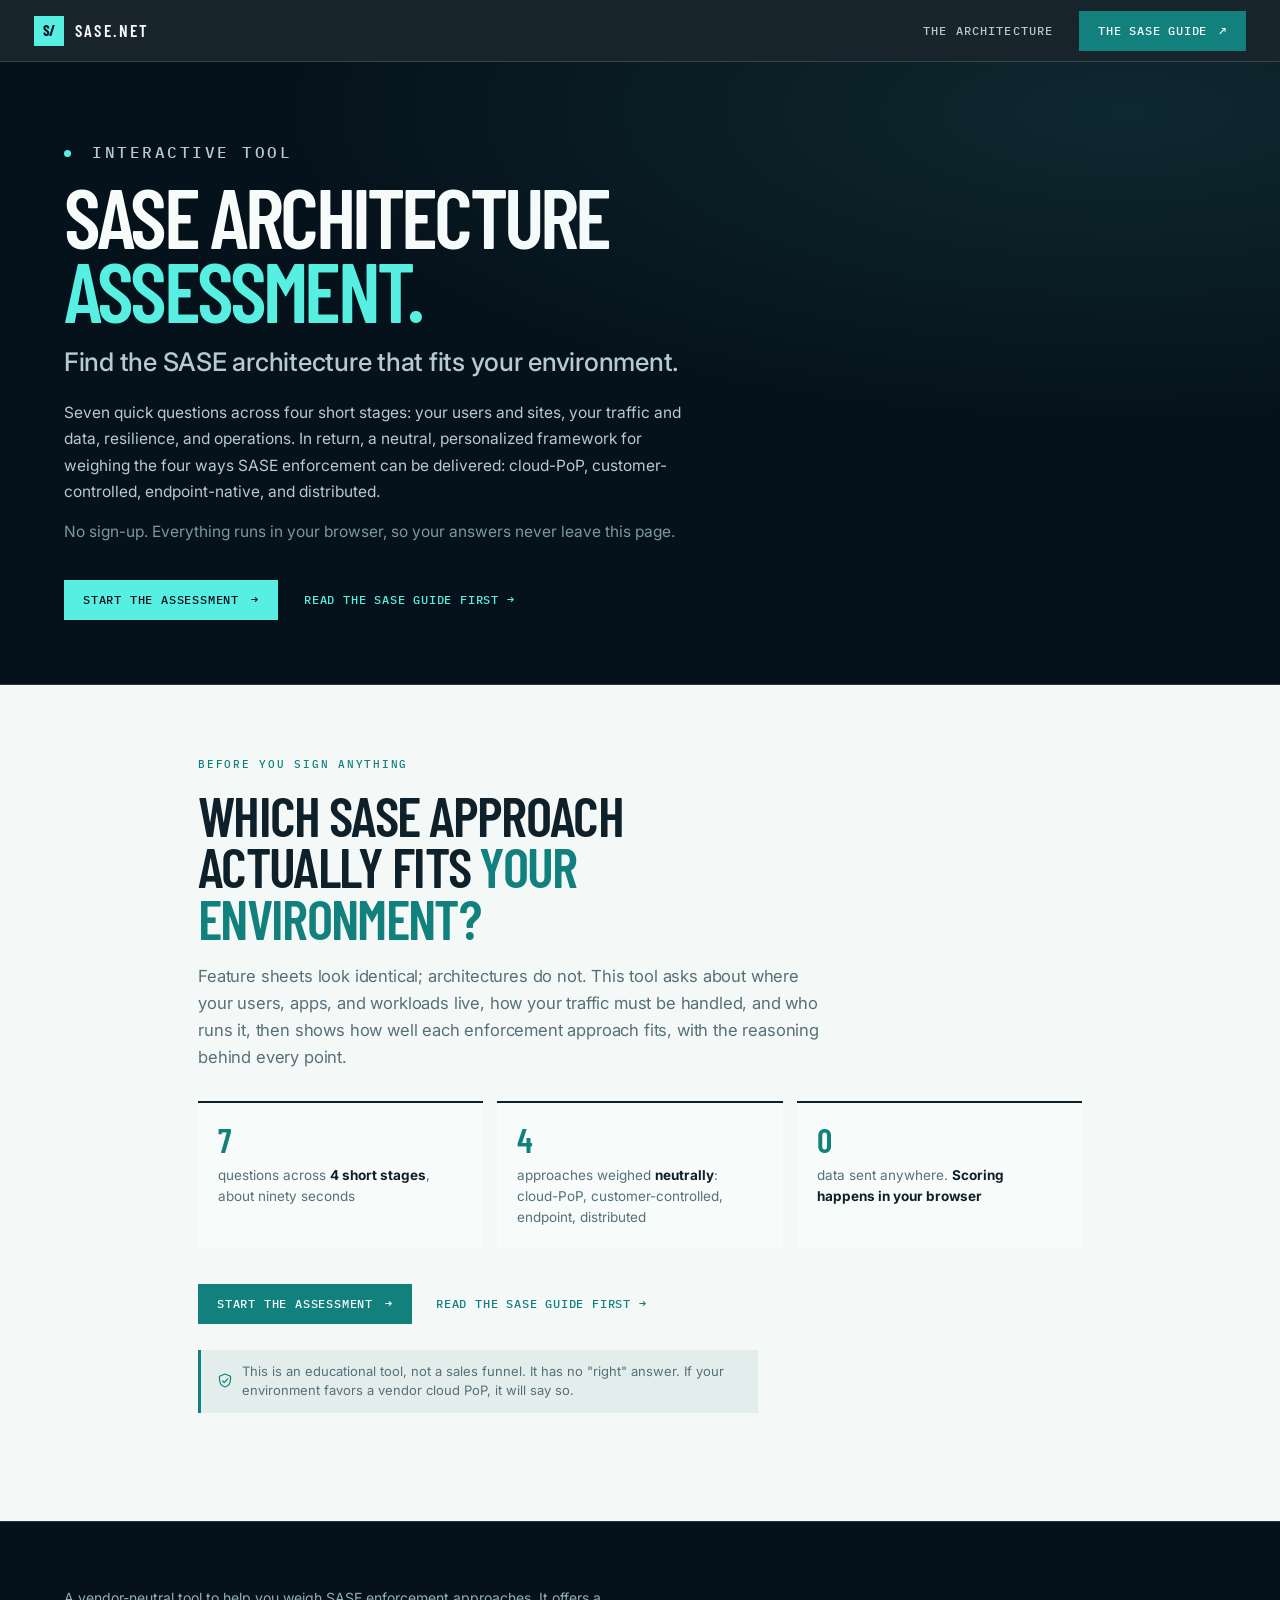
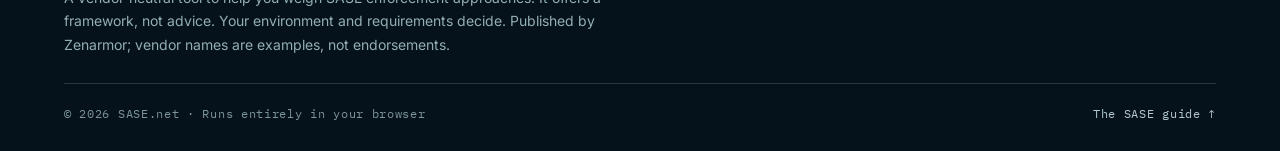
==== commit 979493f6: "updates based on Koray review" ====
--- a/assessment.html
+++ b/assessment.html
@@ -5,7 +5,7 @@
   <meta name="viewport" content="width=device-width, initial-scale=1">
   <meta name="description" content="An interactive, vendor-neutral SASE architecture assessment. Answer a few questions about your environment and get a personalized framework weighing cloud-PoP, customer-controlled, endpoint-native, and distributed enforcement. Runs entirely in your browser.">
   <meta name="theme-color" content="#06121b">
-  <title>SASE Architecture Assessment</title>
+  <title>SASE Assessment: Which SASE Architecture Fits Your Environment? | SASE.net</title>
   <link rel="preconnect" href="https://fonts.googleapis.com">
   <link rel="preconnect" href="https://fonts.gstatic.com" crossorigin>
   <link rel="stylesheet" href="https://fonts.googleapis.com/css2?family=Barlow+Condensed:ital,wght@0,500;0,600;0,700;1,600&family=IBM+Plex+Mono:wght@400;500&family=Inter:wght@400;500;600&display=swap">
@@ -97,6 +97,8 @@
     .eyebrow .dot { display: inline-block; width: 7px; height: 7px; margin-right: 9px; border-radius: 50%; background: var(--cyan); vertical-align: middle; }
     .hero h1 { max-width: 18ch; margin: 0 0 22px; font: 600 clamp(42px, 6.6vw, 96px)/.88 var(--display); letter-spacing: -.045em; text-transform: uppercase; }
     .hero h1 em { font-style: normal; color: var(--cyan); }
+    /* spelled-out keyword / query inside the h1 — full heading weight, plain-language */
+    .hero h1 .h1-sub { display: block; margin-top: 18px; color: #b6cacf; font: 500 clamp(18px, 2vw, 26px)/1.25 var(--body); letter-spacing: -.01em; text-transform: none; }
     .hero p { max-width: 62ch; margin: 0 0 14px; color: #b6cacf; font-size: clamp(15.5px, 1.1vw, 18px); line-height: 1.7; }
     .hero p:last-of-type { margin-bottom: 0; color: #7c979d; }
     .hero-actions { display: flex; flex-wrap: wrap; align-items: center; gap: 16px 26px; margin-top: 34px; }
@@ -338,10 +340,10 @@
 
   <!-- ============================================================ HEADER -->
   <header class="topbar">
-    <a class="brand" href="sase-explained.html"><span class="brand-mark">S/</span>SASE.NET</a>
+    <a class="brand" href="index.html"><span class="brand-mark">S/</span>SASE.NET</a>
     <nav class="topnav" aria-label="Primary">
-      <a class="hide-sm" href="sase-explained.html#enforcement">The architecture</a>
-      <a class="button button-teal" href="sase-explained.html">The SASE guide <span aria-hidden="true">↗</span></a>
+      <a class="hide-sm" href="index.html#architecture">The architecture</a>
+      <a class="button button-teal" href="index.html">The SASE guide <span aria-hidden="true">↗</span></a>
     </nav>
   </header>
 
@@ -349,12 +351,12 @@
   <section class="hero" id="hero">
     <div class="hero-inner">
       <p class="eyebrow"><span class="dot" aria-hidden="true"></span> Interactive tool</p>
-      <h1>SASE architecture <em>assessment.</em></h1>
+      <h1>SASE architecture <em>assessment.</em><span class="h1-sub">Find the SASE architecture that fits your environment.</span></h1>
       <p>Seven quick questions across four short stages: your users and sites, your traffic and data, resilience, and operations. In return, a neutral, personalized framework for weighing the four ways SASE enforcement can be delivered: cloud-PoP, customer-controlled, endpoint-native, and distributed.</p>
       <p>No sign-up. Everything runs in your browser, so your answers never leave this page.</p>
       <div class="hero-actions">
         <button class="button js-start" type="button">Start the assessment <span aria-hidden="true">→</span></button>
-        <a class="tlink" href="sase-explained.html">Read the SASE guide first →</a>
+        <a class="tlink" href="index.html">Read the SASE guide first →</a>
       </div>
     </div>
   </section>
@@ -385,7 +387,7 @@
       </div>
       <div class="intro-actions">
         <button class="button button-teal js-start" id="startBtn" type="button">Start the assessment <span aria-hidden="true">→</span></button>
-        <a class="tlink" href="sase-explained.html">Read the SASE guide first →</a>
+        <a class="tlink" href="index.html">Read the SASE guide first →</a>
       </div>
       <div class="privacy">
         <svg width="16" height="16" viewBox="0 0 16 16" fill="none" aria-hidden="true"><path d="M8 1l5.5 2.2v3.3c0 3.4-2.3 6.5-5.5 7.5-3.2-1-5.5-4.1-5.5-7.5V3.2L8 1z" stroke="#12817d" stroke-width="1.2" stroke-linejoin="round"/><path d="M5.6 8l1.7 1.7L10.6 6" stroke="#12817d" stroke-width="1.2" stroke-linecap="round" stroke-linejoin="round"/></svg>
@@ -474,11 +476,12 @@
         <span class="disc">Vendor example · disclosed</span>
         <h3 id="vendorTitle">See a distributed SASE architecture in practice</h3>
         <p id="vendorBody">SASE.net is published by Zenarmor, a provider of distributed SASE. If you want to see how one platform places enforcement across endpoints, gateways, cloud, containers, and compatible ISP/CPE devices under one central policy, this is a concrete example, shown for illustration and not as an endorsement.</p>
-        <a class="button" href="#" id="vendorLink">See how Zenarmor implements distributed SASE <span aria-hidden="true">↗</span></a>
+        <a class="button" href="https://www.zenarmor.com/innovation" target="_blank" rel="noopener" id="vendorLink">See how Zenarmor implements distributed SASE <span aria-hidden="true">↗</span></a>
       </div>
 
       <div class="result-actions">
-        <a class="btn-line" href="sase-explained.html">← Back to the SASE guide</a>
+        <a class="btn-line" href="checklist.html">Get the vendor-evaluation checklist →</a>
+        <a class="btn-line" href="index.html">← Back to the SASE guide</a>
         <button class="btn-line" id="retakeBtn" type="button">Retake the assessment ↻</button>
       </div>
     </section>
@@ -491,7 +494,7 @@
       <p class="note">A vendor-neutral tool to help you weigh SASE enforcement approaches. It offers a framework, not advice. Your environment and requirements decide. Published by Zenarmor; vendor names are examples, not endorsements.</p>
       <div class="footer-base">
         <span>© <span data-year>2026</span> SASE.net · Runs entirely in your browser</span>
-        <a href="sase-explained.html">The SASE guide ↑</a>
+        <a href="index.html">The SASE guide ↑</a>
       </div>
     </div>
   </footer>
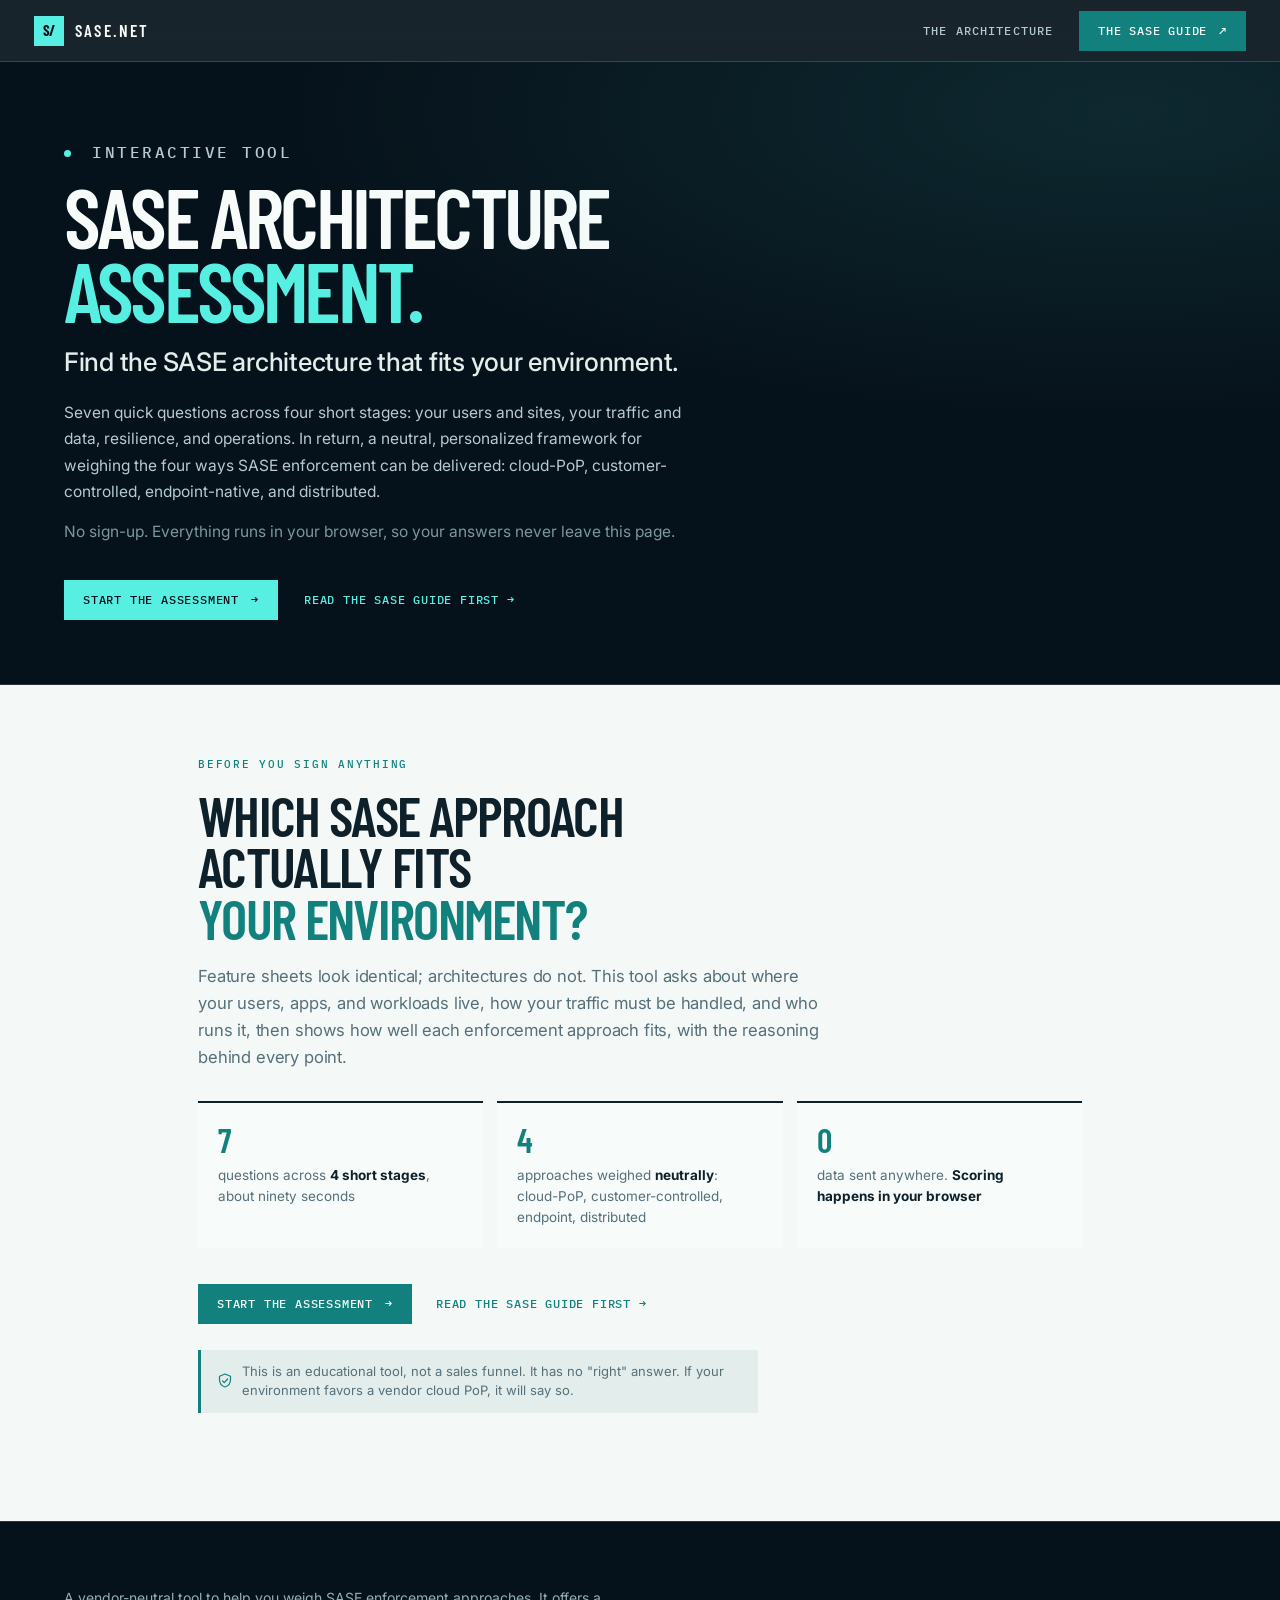
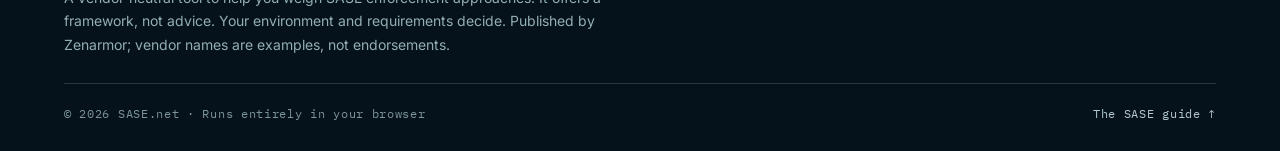
==== commit bcc45bf6: "updated fonts and styling" ====
--- a/assessment.html
+++ b/assessment.html
@@ -1,1046 +1,1048 @@
-<!doctype html>
-<html lang="en">
-<head>
-  <meta charset="utf-8">
-  <meta name="viewport" content="width=device-width, initial-scale=1">
-  <meta name="description" content="An interactive, vendor-neutral SASE architecture assessment. Answer a few questions about your environment and get a personalized framework weighing cloud-PoP, customer-controlled, endpoint-native, and distributed enforcement. Runs entirely in your browser.">
-  <meta name="theme-color" content="#06121b">
-  <title>SASE Assessment: Which SASE Architecture Fits Your Environment? | SASE.net</title>
-  <link rel="preconnect" href="https://fonts.googleapis.com">
-  <link rel="preconnect" href="https://fonts.gstatic.com" crossorigin>
-  <link rel="stylesheet" href="https://fonts.googleapis.com/css2?family=Barlow+Condensed:ital,wght@0,500;0,600;0,700;1,600&family=IBM+Plex+Mono:wght@400;500&family=Inter:wght@400;500;600&display=swap">
-  <style>
-    /* ============================================================
-       SASE.net · SASE Architecture Assessment
-       Reuses the "SASE Explained" design language (tokens, fonts,
-       header, treatments) in a stepped questionnaire + results tool.
-       Fully client-side: no data leaves the browser.
-       ============================================================ */
-    :root {
-      --navy: #06121b; --navy-2: #0a1e2b; --panel: #0f2a39; --panel-2: #143546;
-      --cyan: #58efe3; --blue: #6e9cff; --amber: #ffad66;
-      --paper: #f4f8f7; --muted: #e3edeb; --ink: #0e2029;
-      --slate: #56707a; --slate-2: #7c949c; --white: #f7fbfa;
-      --teal: #12817d;
-      --line-dark: rgba(14, 32, 41, .14);
-      --line-dark-2: rgba(14, 32, 41, .28);
-      --line-light: rgba(247, 251, 250, .15);
-      --line-light-2: rgba(247, 251, 250, .32);
-      --display: "Barlow Condensed", "Arial Narrow", Arial, sans-serif;
-      --body: Inter, -apple-system, "Segoe UI", Arial, sans-serif;
-      --mono: "IBM Plex Mono", ui-monospace, "Cascadia Mono", monospace;
-      --ease: cubic-bezier(.22, .61, .36, 1);
-      --radius: 3px;
-      --header-h: 62px;
-      --shell: 1520px;
-      /* per-approach accent colors (kept within the site palette) */
-      --c-dist: var(--teal);
-      --c-pop: #3f6f86;
-      --c-cust: #7a6bb0;
-      --c-endp: #c07b3a;
-    }
-
-    *, *::before, *::after { box-sizing: border-box; }
-    html { scroll-behavior: smooth; -webkit-text-size-adjust: 100%; }
-    body {
-      margin: 0; color: var(--ink); background: var(--paper);
-      font-family: var(--body); font-size: 16px; line-height: 1.6;
-      overflow-x: hidden; -webkit-font-smoothing: antialiased;
-    }
-    img, svg { max-width: 100%; }
-    a { color: inherit; }
-    button, input, select { font: inherit; color: inherit; }
-    h1, h2, h3, h4, p, blockquote, ul { margin-top: 0; }
-    ul { padding-left: 0; list-style: none; }
-    ::selection { color: var(--navy); background: var(--cyan); }
-    :focus-visible { outline: 2px solid var(--amber); outline-offset: 3px; }
-    .sr-only { position: absolute; width: 1px; height: 1px; overflow: hidden; clip: rect(0 0 0 0); clip-path: inset(50%); white-space: nowrap; }
-    [hidden] { display: none !important; }
-
-    /* ---------------------------------------------------- header --- */
-    .topbar {
-      position: sticky; top: 0; z-index: 100; height: var(--header-h);
-      display: flex; align-items: center; justify-content: space-between; gap: 20px;
-      padding: 0 clamp(18px, 3vw, 34px);
-      color: var(--white); background: rgba(6, 18, 27, .92);
-      border-bottom: 1px solid var(--line-light);
-      backdrop-filter: blur(16px) saturate(140%); -webkit-backdrop-filter: blur(16px) saturate(140%);
-    }
-    .brand { display: inline-flex; align-items: center; gap: 11px; color: inherit; text-decoration: none; font: 600 17px/1 var(--display); letter-spacing: .13em; }
-    .brand-mark { display: grid; place-items: center; width: 30px; height: 30px; color: var(--navy); background: var(--cyan); font: 700 15px/1 var(--display); letter-spacing: -.04em; }
-    .topnav { display: flex; align-items: center; gap: clamp(16px, 2vw, 30px); }
-    .topnav a:not(.button) { color: #b3c9ce; text-decoration: none; font: 500 11.5px var(--mono); letter-spacing: .1em; text-transform: uppercase; transition: color .2s var(--ease); }
-    .topnav a:not(.button):hover { color: var(--cyan); }
-    .button {
-      display: inline-flex; align-items: center; gap: 12px; min-height: 40px; padding: 0 18px;
-      color: var(--navy); background: var(--cyan); border: 1px solid var(--cyan);
-      font: 500 11.5px var(--mono); letter-spacing: .07em; text-transform: uppercase; text-decoration: none; cursor: pointer;
-      transition: background .2s var(--ease), border-color .2s var(--ease), transform .2s var(--ease), color .2s var(--ease);
-    }
-    .button:hover { background: var(--white); border-color: var(--white); transform: translateY(-1px); }
-    .button span { transition: transform .2s var(--ease); }
-    .button:hover span { transform: translateX(3px); }
-    .button-teal { color: var(--white); background: var(--teal); border-color: var(--teal); }
-    .button-teal:hover { color: var(--navy); background: var(--cyan); border-color: var(--cyan); }
-    .button[disabled] { opacity: .4; cursor: not-allowed; transform: none; }
-    .button-ghost { background: transparent; color: var(--white); border-color: var(--line-light-2); }
-    .button-ghost:hover { background: transparent; color: var(--cyan); border-color: var(--cyan); transform: translateY(-1px); }
-
-    /* ------------------------------------------------------- hero --- */
-    .hero { color: var(--white); background: var(--navy); border-bottom: 1px solid var(--line-light); position: relative; overflow: hidden; }
-    .hero::after {
-      content: ""; position: absolute; inset: 0; pointer-events: none;
-      background: radial-gradient(120% 90% at 88% 8%, rgba(88, 239, 227, .10), transparent 55%);
-    }
-    .hero-inner { position: relative; max-width: var(--shell); margin: 0 auto; padding: clamp(46px, 6vw, 78px) clamp(24px, 5vw, 96px) clamp(40px, 5vw, 66px); }
-    .eyebrow { margin: 0 0 22px; color: var(--cyan); font: 500 11.5px var(--mono); letter-spacing: .16em; text-transform: uppercase; }
-    .eyebrow .dot { display: inline-block; width: 7px; height: 7px; margin-right: 9px; border-radius: 50%; background: var(--cyan); vertical-align: middle; }
-    .hero h1 { max-width: 18ch; margin: 0 0 22px; font: 600 clamp(42px, 6.6vw, 96px)/.88 var(--display); letter-spacing: -.045em; text-transform: uppercase; }
-    .hero h1 em { font-style: normal; color: var(--cyan); }
-    /* spelled-out keyword / query inside the h1 — full heading weight, plain-language */
-    .hero h1 .h1-sub { display: block; margin-top: 18px; color: #b6cacf; font: 500 clamp(18px, 2vw, 26px)/1.25 var(--body); letter-spacing: -.01em; text-transform: none; }
-    .hero p { max-width: 62ch; margin: 0 0 14px; color: #b6cacf; font-size: clamp(15.5px, 1.1vw, 18px); line-height: 1.7; }
-    .hero p:last-of-type { margin-bottom: 0; color: #7c979d; }
-    .hero-actions { display: flex; flex-wrap: wrap; align-items: center; gap: 16px 26px; margin-top: 34px; }
-    .hero-actions .tlink { color: var(--cyan); }
-    .hero-actions .tlink:hover { color: var(--white); }
-
-    /* ------------------------------------------------- app shell --- */
-    .wrap { max-width: 980px; margin: 0 auto; padding: 0 clamp(20px, 5vw, 48px); }
-
-    /* progress rail (sticky under header, only during the quiz) */
-    .progress { position: sticky; top: var(--header-h); z-index: 40; background: var(--paper); border-bottom: 1px solid var(--line-dark); }
-    .progress-inner { max-width: 980px; margin: 0 auto; padding: 16px clamp(20px, 5vw, 48px) 15px; }
-    .progress-top { display: flex; align-items: baseline; justify-content: space-between; gap: 14px; margin-bottom: 12px; }
-    .progress-stage { font: 500 11px var(--mono); letter-spacing: .14em; text-transform: uppercase; color: var(--teal); }
-    .progress-count { font: 500 11px var(--mono); letter-spacing: .08em; text-transform: uppercase; color: var(--slate); }
-    .progress-count b { color: var(--ink); font-weight: 600; }
-    /* one segment per stage, 1:1 with the pages */
-    .stages { display: grid; grid-auto-flow: column; grid-auto-columns: 1fr; gap: 8px; }
-    .stage-pip .bar { height: 6px; background: var(--muted); overflow: hidden; }
-    .stage-pip .bar i { display: block; height: 100%; width: 0; background: var(--teal); transition: width .45s var(--ease); }
-    .stage-pip.done .bar i { width: 100%; }
-    .stage-pip.current .bar i { width: 100%; background: var(--cyan); }
-    .stage-pip .lb { display: flex; align-items: center; gap: 6px; margin-top: 9px; font: 500 10.5px var(--mono); letter-spacing: .06em; text-transform: uppercase; color: var(--slate-2); }
-    .stage-pip.current .lb { color: var(--ink); }
-    .stage-pip.done .lb { color: var(--teal); }
-    .stage-pip .tick { width: 13px; height: 13px; display: grid; place-items: center; border: 1px solid currentColor; font-size: 9px; flex: none; }
-    .stage-pip.done .tick::before { content: "✓"; }
-    .stage-pip.current .tick { background: var(--cyan); border-color: var(--cyan); }
-    .stage-pip .lb .txt { overflow: hidden; text-overflow: ellipsis; white-space: nowrap; }
-    @media (max-width: 620px) { .stage-pip .lb .txt { display: none; } .stage-pip .lb { justify-content: center; } }
-
-    /* generic screen padding */
-    .screen { padding: clamp(40px, 6vw, 72px) 0 clamp(52px, 7vw, 88px); }
-
-    /* intro */
-    .intro .kicker, .result-head .kicker { margin: 0 0 18px; color: var(--teal); font: 500 11px var(--mono); letter-spacing: .16em; text-transform: uppercase; }
-    .intro h2 { margin: 0 0 20px; max-width: 22ch; font: 600 clamp(30px, 4.6vw, 56px)/.92 var(--display); letter-spacing: -.03em; text-transform: uppercase; }
-    .intro h2 em { color: var(--teal); font-style: normal; }
-    .intro .lede { max-width: 64ch; margin: 0 0 30px; color: var(--slate); font-size: clamp(16px, 1.3vw, 19px); line-height: 1.62; letter-spacing: -.01em; }
-    .facts { display: grid; grid-template-columns: repeat(3, 1fr); gap: 14px; margin: 0 0 36px; }
-    .fact { padding: 20px 20px; background: var(--white); border-top: 2px solid var(--ink); }
-    .fact .n { font: 600 34px/1 var(--display); color: var(--teal); }
-    .fact .t { margin-top: 8px; color: var(--slate); font-size: 13.5px; line-height: 1.55; }
-    .fact b { color: var(--ink); }
-    .intro-actions { display: flex; flex-wrap: wrap; align-items: center; gap: 14px 24px; }
-    .privacy { display: inline-flex; align-items: center; gap: 9px; margin-top: 26px; padding: 12px 16px; background: var(--muted); border-left: 3px solid var(--teal); color: var(--slate); font-size: 13px; line-height: 1.5; max-width: 70ch; }
-    .privacy svg { flex: none; }
-    .tlink { color: var(--teal); text-decoration: none; font: 500 11.5px var(--mono); letter-spacing: .07em; text-transform: uppercase; }
-    .tlink:hover { color: var(--ink); }
-
-    /* stage intro (page header for a section of questions) */
-    .stage-intro { margin-bottom: 8px; }
-    .stage-eyebrow { margin: 0 0 14px; color: var(--teal); font: 500 11px var(--mono); letter-spacing: .16em; text-transform: uppercase; }
-    .stage-title { margin: 0 0 12px; font: 600 clamp(30px, 4.2vw, 52px)/.94 var(--display); letter-spacing: -.03em; text-transform: uppercase; color: var(--ink); }
-    .stage-desc { max-width: 62ch; margin: 0; color: var(--slate); font-size: clamp(15px, 1.2vw, 17.5px); line-height: 1.6; }
-
-    /* per-question block within a stage */
-    .qblock { margin-top: clamp(34px, 4.5vw, 52px); }
-    .qblock:first-child { margin-top: clamp(30px, 4vw, 44px); }
-    .q-head { display: flex; align-items: center; gap: 14px; margin-bottom: 10px; }
-    .q-num { font: 500 11px var(--mono); letter-spacing: .12em; text-transform: uppercase; color: var(--teal); }
-    .q-kind { font: 500 11px var(--mono); letter-spacing: .1em; text-transform: uppercase; color: var(--slate-2); padding-left: 14px; border-left: 1px solid var(--line-dark-2); }
-    .q-title { margin: 0 0 7px; font: 600 clamp(21px, 2.4vw, 30px)/1.06 var(--display); letter-spacing: -.015em; text-transform: uppercase; color: var(--ink); }
-    .q-help { max-width: 66ch; margin: 0 0 20px; color: var(--slate); font-size: 15px; line-height: 1.6; }
-
-    .opts { display: grid; gap: 12px; margin: 0; }
-    .opts.two { grid-template-columns: 1fr 1fr; }
-    .opt { position: relative; display: block; cursor: pointer; }
-    .opt input { position: absolute; opacity: 0; width: 1px; height: 1px; }
-    .opt .box {
-      display: flex; align-items: flex-start; gap: 15px; height: 100%;
-      padding: 18px 20px; background: var(--white); border: 1px solid var(--line-dark);
-      transition: border-color .18s var(--ease), transform .18s var(--ease), box-shadow .18s var(--ease);
-    }
-    .opt:hover .box { border-color: var(--line-dark-2); transform: translateY(-2px); box-shadow: 0 12px 30px rgba(14, 32, 41, .06); }
-    .opt input:focus-visible + .box { outline: 2px solid var(--amber); outline-offset: 3px; }
-    .opt .mk { flex: none; width: 20px; height: 20px; margin-top: 1px; border: 1px solid var(--line-dark-2); display: grid; place-items: center; background: var(--paper); transition: background .18s var(--ease), border-color .18s var(--ease); }
-    .opt.radio .mk { border-radius: 50%; }
-    .opt .mk::after { content: ""; width: 10px; height: 10px; background: var(--white); opacity: 0; transition: opacity .15s var(--ease); }
-    .opt.radio .mk::after { border-radius: 50%; }
-    .opt.check .mk::after { content: "✓"; width: auto; height: auto; color: var(--white); font-size: 12px; line-height: 1; background: none; }
-    .opt .ol { }
-    .opt .ol b { display: block; font-size: 15.5px; font-weight: 600; color: var(--ink); line-height: 1.35; }
-    .opt .ol span { display: block; margin-top: 4px; color: var(--slate); font-size: 13.5px; line-height: 1.5; }
-    .opt input:checked + .box { border-color: var(--teal); box-shadow: inset 3px 0 0 var(--teal); }
-    .opt input:checked + .box .mk { background: var(--teal); border-color: var(--teal); }
-    .opt input:checked + .box .mk::after { opacity: 1; }
-
-    /* nav buttons */
-    .qnav { display: flex; align-items: center; justify-content: space-between; gap: 14px; margin-top: 32px; }
-    .btn-back { display: inline-flex; align-items: center; gap: 10px; min-height: 44px; padding: 0 18px; background: transparent; color: var(--ink); border: 1px solid var(--line-dark-2); font: 500 11px var(--mono); letter-spacing: .08em; text-transform: uppercase; cursor: pointer; transition: background .2s var(--ease), color .2s var(--ease), border-color .2s var(--ease); }
-    .btn-back:hover { background: var(--ink); color: var(--white); border-color: var(--ink); }
-    .btn-back[disabled] { opacity: .35; cursor: not-allowed; }
-    .btn-next { display: inline-flex; align-items: center; gap: 12px; min-height: 44px; padding: 0 24px; color: var(--white); background: var(--teal); border: 1px solid var(--teal); font: 500 11px var(--mono); letter-spacing: .08em; text-transform: uppercase; cursor: pointer; transition: background .2s var(--ease), color .2s var(--ease), border-color .2s var(--ease), transform .2s var(--ease); }
-    .btn-next:hover { background: var(--cyan); color: var(--navy); border-color: var(--cyan); transform: translateY(-1px); }
-    .btn-next[disabled] { opacity: .4; cursor: not-allowed; transform: none; background: var(--slate); border-color: var(--slate); }
-    .btn-next span { transition: transform .2s var(--ease); }
-    .btn-next:not([disabled]):hover span { transform: translateX(3px); }
-    .hint { text-align: center; margin: 14px 0 0; color: var(--slate-2); font: 500 10.5px var(--mono); letter-spacing: .06em; text-transform: uppercase; }
-
-    /* ------------------------------------------------- results --- */
-    .result-head h2 { margin: 0 0 16px; max-width: 20ch; font: 600 clamp(30px, 4.4vw, 54px)/.92 var(--display); letter-spacing: -.03em; text-transform: uppercase; }
-    .result-head h2 em { color: var(--teal); font-style: normal; }
-    .verdict { padding: 30px clamp(22px, 3vw, 36px); color: var(--white); background: var(--ink); border-top: 3px solid var(--teal); margin: 6px 0 34px; }
-    .verdict .lead-label { font: 500 11px var(--mono); letter-spacing: .14em; text-transform: uppercase; color: var(--cyan); }
-    .verdict h3 { margin: 10px 0 14px; font: 600 clamp(26px, 3.4vw, 42px)/.98 var(--display); text-transform: uppercase; letter-spacing: -.02em; }
-    .verdict p { margin: 0; max-width: 74ch; color: #cdd9dd; font-size: 15.5px; line-height: 1.7; }
-    .verdict p + p { margin-top: 12px; }
-    .verdict .close { display: block; margin-top: 18px; padding-top: 16px; border-top: 1px solid var(--line-light); max-width: 74ch; font: 400 15px/1.62 var(--body); color: #aebfc4; }
-    .verdict .close b { color: var(--white); font-weight: 600; }
-
-    .bars-label { margin: 0 0 6px; font: 500 11px var(--mono); letter-spacing: .14em; text-transform: uppercase; color: var(--teal); }
-    .bars-sub { margin: 0 0 22px; max-width: 68ch; color: var(--slate); font-size: 14.5px; line-height: 1.6; }
-    .bars { display: grid; gap: 16px; margin: 0 0 40px; }
-    .bar-row { }
-    .bar-top { display: flex; align-items: baseline; justify-content: space-between; gap: 12px; margin-bottom: 7px; }
-    .bar-name { font: 600 clamp(16px, 1.6vw, 20px)/1 var(--display); text-transform: uppercase; letter-spacing: .01em; color: var(--ink); }
-    .bar-name .rank { display: inline-grid; place-items: center; width: 19px; height: 19px; margin-right: 10px; font: 500 10px var(--mono); color: var(--slate); border: 1px solid var(--line-dark-2); vertical-align: middle; }
-    .bar-row.lead .bar-name .rank { color: var(--white); background: var(--teal); border-color: var(--teal); }
-    .bar-pct { font: 500 12px var(--mono); letter-spacing: .04em; color: var(--slate); }
-    .bar-row.lead .bar-pct { color: var(--teal); font-weight: 600; }
-    .track { height: 16px; background: var(--muted); overflow: hidden; }
-    .track i { display: block; height: 100%; width: 0; background: var(--fill-c, var(--slate)); transition: width .9s var(--ease); }
-    .bar-row.lead .track { box-shadow: inset 0 0 0 1px rgba(18,129,125,.4); }
-    .bar-desc { margin: 8px 0 0; color: var(--slate); font-size: 13px; line-height: 1.55; max-width: 74ch; }
-    .bar-row.lead .bar-desc { color: #33454f; }
-
-    /* result positioning map (2-D: where enforcement runs x who operates it) */
-    .spectrum { margin: 0 0 42px; }
-    .spec-label { margin: 0 0 6px; font: 500 11px var(--mono); letter-spacing: .14em; text-transform: uppercase; color: var(--teal); }
-    .spec-sub { margin: 0 0 26px; max-width: 74ch; color: var(--slate); font-size: 14.5px; line-height: 1.6; }
-    .spec-sub strong { color: var(--ink); font-weight: 650; }
-    .map-row { display: flex; flex-wrap: wrap; gap: 22px 30px; align-items: center; }
-    .map { flex: 1 1 360px; max-width: 540px; }
-    .map-legend { flex: 1 1 190px; max-width: 250px; display: flex; flex-direction: column; gap: 20px; }
-    .legend-item { display: flex; gap: 12px; }
-    .legend-swatch { flex: none; width: 30px; height: 30px; margin-top: 2px; border: 1px solid rgba(18, 129, 125, .45); background: radial-gradient(140% 140% at 100% 100%, rgba(18, 129, 125, .5) 0%, rgba(18, 129, 125, .06) 72%); }
-    .legend-dot { flex: none; width: 16px; height: 16px; margin: 7px; border-radius: 50%; background: var(--cyan); border: 3px solid var(--teal); box-shadow: 0 2px 6px rgba(14, 32, 41, .25); }
-    .legend-text b { display: block; margin-bottom: 4px; font: 600 12.5px var(--display); letter-spacing: .03em; text-transform: uppercase; color: var(--ink); }
-    .legend-text p { margin: 0; font-size: 12.5px; line-height: 1.5; color: var(--slate); }
-    .map-grid { display: grid; grid-template-columns: 68px minmax(0, 1fr) 68px; grid-template-rows: auto minmax(0, 1fr) auto; column-gap: 8px; row-gap: 10px; align-items: center; justify-items: center; }
-    .map-pole { text-align: center; font: 500 9px var(--mono); letter-spacing: .06em; text-transform: uppercase; color: var(--slate); line-height: 1.4; }
-    .map-pole b, .map-pole { }
-    .map-top { grid-column: 2; grid-row: 1; }
-    .map-bottom { grid-column: 2; grid-row: 3; }
-    .map-left { grid-column: 1; grid-row: 2; }
-    .map-right { grid-column: 3; grid-row: 2; }
-    .map-top, .map-bottom { font: 600 12.5px var(--display); letter-spacing: .04em; text-transform: uppercase; color: var(--ink); }
-    .map-top span, .map-bottom span { display: inline; margin-left: 6px; font: 500 9px var(--mono); letter-spacing: .05em; color: var(--slate); }
-    .map-left b, .map-right b { display: block; font: 600 12.5px var(--display); letter-spacing: .03em; text-transform: uppercase; color: var(--ink); }
-    .map-left span, .map-right span { display: block; margin-top: 2px; font: 500 8.5px var(--mono); letter-spacing: .04em; text-transform: uppercase; color: var(--slate); }
-    /* the plot */
-    .map-plot { grid-column: 2; grid-row: 2; position: relative; width: 100%; aspect-ratio: 1 / 0.84; background: var(--white); border: 1px solid var(--line-dark-2); }
-    .map-cross-v { position: absolute; left: 50%; top: 0; bottom: 0; width: 1px; background: var(--line-dark); }
-    .map-cross-h { position: absolute; top: 50%; left: 0; right: 0; height: 1px; background: var(--line-dark); }
-    /* sovereignty band: bottom half, deepening green toward the bottom-right
-       corner (distributed + fully customer-operated = most control). */
-    .map-sov { position: absolute; left: 0; right: 0; bottom: 0; height: 50%; background: radial-gradient(150% 150% at 100% 100%, rgba(18, 129, 125, .34) 0%, rgba(18, 129, 125, .12) 45%, rgba(18, 129, 125, .03) 78%); border-top: 1px dashed rgba(18, 129, 125, .4); }
-    .map-q { position: absolute; font: 600 10px var(--display); letter-spacing: .03em; text-transform: uppercase; color: var(--slate-2); line-height: 1.15; max-width: 46%; }
-    .map-q.tl { top: 9px; left: 10px; }
-    .map-q.tr { top: 9px; right: 10px; text-align: right; }
-    .map-q.bl { bottom: 9px; left: 10px; }
-    .map-q.br { bottom: 9px; right: 10px; text-align: right; }
-    /* the your-result region */
-    .map-you { position: absolute; transform: translate(-50%, -50%); z-index: 5; }
-    .map-you .halo { position: absolute; left: 50%; top: 50%; transform: translate(-50%, -50%); width: 118px; height: 118px; border-radius: 50%; background: radial-gradient(circle, rgba(88, 239, 227, .55), rgba(88, 239, 227, 0) 68%); pointer-events: none; }
-    .map-you .pt { position: relative; display: block; width: 16px; height: 16px; border-radius: 50%; background: var(--cyan); border: 3px solid var(--teal); box-shadow: 0 2px 8px rgba(14, 32, 41, .25); }
-    .map-you .tag { position: absolute; left: 50%; top: calc(50% + 16px); transform: translateX(-50%); white-space: nowrap; padding: 4px 10px; background: var(--ink); color: var(--white); font: 500 10px var(--mono); letter-spacing: .07em; text-transform: uppercase; }
-    .map-you.high .tag { top: auto; bottom: calc(50% + 16px); }
-    .map-caption { margin: 20px 0 0; max-width: 72ch; color: #33454f; font-size: 15px; line-height: 1.6; }
-    .map-caption b { color: var(--teal); }
-    .spec-note { margin: 14px 0 0; padding-left: 16px; border-left: 2px solid var(--line-dark-2); max-width: 82ch; color: var(--slate); font-size: 13px; line-height: 1.62; }
-    @media (max-width: 560px) {
-      .map-grid { grid-template-columns: 52px minmax(0, 1fr) 52px; }
-      .map-you .halo { width: 92px; height: 92px; }
-    }
-
-    /* factor breakdown */
-    .factors { margin: 8px 0 40px; }
-    .factors h3 { margin: 0 0 6px; font: 600 clamp(21px, 2.2vw, 30px)/1 var(--display); text-transform: uppercase; letter-spacing: -.015em; }
-    .factors .sub { margin: 0 0 22px; max-width: 66ch; color: var(--slate); font-size: 14.5px; line-height: 1.6; }
-    .factor { padding: 18px 0; border-bottom: 1px solid var(--line-dark); display: grid; grid-template-columns: 210px 1fr; gap: 8px 28px; align-items: start; }
-    .factor:first-of-type { border-top: 1px solid var(--line-dark); }
-    .factor .fq { font: 600 14px var(--display); letter-spacing: .02em; text-transform: uppercase; color: var(--ink); line-height: 1.3; }
-    .factor .fa { color: var(--slate); font-size: 14px; line-height: 1.6; }
-    .factor .fa .ans { color: var(--ink); font-weight: 600; }
-    .factor .tags { display: flex; flex-wrap: wrap; gap: 6px; margin-top: 9px; }
-    .tag-a { font: 500 10px var(--mono); letter-spacing: .06em; text-transform: uppercase; padding: 3px 9px; border: 1px solid; background: var(--white); }
-    .tag-a.dist { color: var(--c-dist); border-color: rgba(18,129,125,.4); }
-    .tag-a.pop { color: var(--c-pop); border-color: rgba(63,111,134,.4); }
-    .tag-a.cust { color: var(--c-cust); border-color: rgba(122,107,176,.45); }
-    .tag-a.endp { color: var(--c-endp); border-color: rgba(192,123,58,.45); }
-    /* the strongest lean per answer is filled, so the main direction reads at a glance */
-    .tag-a.lead { color: var(--white); font-weight: 600; }
-    .tag-a.dist.lead { background: var(--c-dist); border-color: var(--c-dist); }
-    .tag-a.pop.lead  { background: var(--c-pop);  border-color: var(--c-pop); }
-    .tag-a.cust.lead { background: var(--c-cust); border-color: var(--c-cust); }
-    .tag-a.endp.lead { background: var(--c-endp); border-color: var(--c-endp); }
-
-    /* vendor disclosure box */
-    .vendor { margin: 4px 0 36px; padding: 26px clamp(22px, 3vw, 34px); background: var(--muted); border: 1px solid var(--line-dark); border-left: 3px solid var(--teal); }
-    .vendor .disc { font: 500 10.5px var(--mono); letter-spacing: .12em; text-transform: uppercase; color: var(--slate); }
-    .vendor h3 { margin: 10px 0 10px; font: 600 clamp(20px, 2.1vw, 27px)/1.02 var(--display); text-transform: uppercase; letter-spacing: -.01em; }
-    .vendor p { margin: 0 0 18px; max-width: 74ch; color: var(--slate); font-size: 14.5px; line-height: 1.66; }
-    .vendor .button { color: var(--white); background: var(--teal); border-color: var(--teal); }
-    .vendor .button:hover { color: var(--navy); background: var(--cyan); border-color: var(--cyan); }
-
-    .result-actions { display: flex; flex-wrap: wrap; align-items: center; gap: 14px 24px; padding-top: 8px; }
-    .btn-line { display: inline-flex; align-items: center; gap: 10px; min-height: 44px; padding: 0 20px; background: transparent; color: var(--ink); border: 1px solid var(--line-dark-2); font: 500 11px var(--mono); letter-spacing: .08em; text-transform: uppercase; cursor: pointer; text-decoration: none; transition: background .2s var(--ease), color .2s var(--ease), border-color .2s var(--ease); }
-    .btn-line:hover { background: var(--ink); color: var(--white); border-color: var(--ink); }
-
-    /* footer */
-    .site-footer { color: var(--white); background: var(--navy); border-top: 1px solid var(--line-light); margin-top: 20px; }
-    .footer-inner { max-width: var(--shell); margin: 0 auto; padding: clamp(40px, 5vw, 64px) clamp(24px, 5vw, 84px) 30px; }
-    .footer-inner .note { max-width: 64ch; margin: 0 0 26px; color: #93aeb4; font-size: 14px; line-height: 1.7; }
-    .footer-base { display: flex; flex-wrap: wrap; justify-content: space-between; gap: 12px; padding-top: 22px; border-top: 1px solid var(--line-light); color: var(--slate-2); font: 400 11.5px var(--mono); letter-spacing: .06em; }
-    .footer-base a { color: #b3c9ce; text-decoration: none; }
-    .footer-base a:hover { color: var(--cyan); }
-
-    /* animation entrance */
-    .anim-in { animation: fade .4s var(--ease) both; }
-    @keyframes fade { from { opacity: 0; transform: translateY(10px); } to { opacity: 1; transform: none; } }
-
-    /* ------------------------------------------------ responsive --- */
-    @media (max-width: 720px) {
-      .topnav .hide-sm { display: none; }
-      .opts.two { grid-template-columns: 1fr; }
-      .facts { grid-template-columns: 1fr; }
-      .factor { grid-template-columns: 1fr; gap: 4px; }
-      .verdict { padding: 24px 20px; }
-    }
-    @media (prefers-reduced-motion: reduce) {
-      html { scroll-behavior: auto; }
-      *, *::before, *::after { transition-duration: .01ms !important; animation-duration: .01ms !important; animation-iteration-count: 1 !important; }
-    }
-  </style>
-</head>
-<body>
-
-  <!-- ============================================================ HEADER -->
-  <header class="topbar">
-    <a class="brand" href="index.html"><span class="brand-mark">S/</span>SASE.NET</a>
-    <nav class="topnav" aria-label="Primary">
-      <a class="hide-sm" href="index.html#architecture">The architecture</a>
-      <a class="button button-teal" href="index.html">The SASE guide <span aria-hidden="true">↗</span></a>
-    </nav>
-  </header>
-
-  <!-- ============================================================ HERO -->
-  <section class="hero" id="hero">
-    <div class="hero-inner">
-      <p class="eyebrow"><span class="dot" aria-hidden="true"></span> Interactive tool</p>
-      <h1>SASE architecture <em>assessment.</em><span class="h1-sub">Find the SASE architecture that fits your environment.</span></h1>
-      <p>Seven quick questions across four short stages: your users and sites, your traffic and data, resilience, and operations. In return, a neutral, personalized framework for weighing the four ways SASE enforcement can be delivered: cloud-PoP, customer-controlled, endpoint-native, and distributed.</p>
-      <p>No sign-up. Everything runs in your browser, so your answers never leave this page.</p>
-      <div class="hero-actions">
-        <button class="button js-start" type="button">Start the assessment <span aria-hidden="true">→</span></button>
-        <a class="tlink" href="index.html">Read the SASE guide first →</a>
-      </div>
-    </div>
-  </section>
-
-  <!-- ============================================================ PROGRESS RAIL (quiz only) -->
-  <div class="progress" id="progress" hidden aria-hidden="true">
-    <div class="progress-inner">
-      <div class="progress-top">
-        <span class="progress-stage" id="stageName">Stage 1 of 4 · Environment</span>
-        <span class="progress-count"><b id="qPct">0</b>% complete</span>
-      </div>
-      <div class="stages" id="stages" aria-hidden="true"></div>
-    </div>
-  </div>
-
-  <!-- ============================================================ APP -->
-  <main class="wrap">
-
-    <!-- INTRO SCREEN -->
-    <section class="screen intro" id="scr-intro">
-      <p class="kicker">Before you sign anything</p>
-      <h2>Which SASE approach actually fits <em>your environment?</em></h2>
-      <p class="lede">Feature sheets look identical; architectures do not. This tool asks about where your users, apps, and workloads live, how your traffic must be handled, and who runs it, then shows how well each enforcement approach fits, with the reasoning behind every point.</p>
-      <div class="facts">
-        <div class="fact"><div class="n">7</div><div class="t">questions across <b>4 short stages</b>, about ninety seconds</div></div>
-        <div class="fact"><div class="n">4</div><div class="t">approaches weighed <b>neutrally</b>: cloud-PoP, customer-controlled, endpoint, distributed</div></div>
-        <div class="fact"><div class="n">0</div><div class="t">data sent anywhere. <b>Scoring happens in your browser</b></div></div>
-      </div>
-      <div class="intro-actions">
-        <button class="button button-teal js-start" id="startBtn" type="button">Start the assessment <span aria-hidden="true">→</span></button>
-        <a class="tlink" href="index.html">Read the SASE guide first →</a>
-      </div>
-      <div class="privacy">
-        <svg width="16" height="16" viewBox="0 0 16 16" fill="none" aria-hidden="true"><path d="M8 1l5.5 2.2v3.3c0 3.4-2.3 6.5-5.5 7.5-3.2-1-5.5-4.1-5.5-7.5V3.2L8 1z" stroke="#12817d" stroke-width="1.2" stroke-linejoin="round"/><path d="M5.6 8l1.7 1.7L10.6 6" stroke="#12817d" stroke-width="1.2" stroke-linecap="round" stroke-linejoin="round"/></svg>
-        <span>This is an educational tool, not a sales funnel. It has no "right" answer. If your environment favors a vendor cloud PoP, it will say so.</span>
-      </div>
-    </section>
-
-    <!-- STAGE SCREEN (rendered by JS, one stage's questions per page) -->
-    <section class="screen" id="scr-quiz" hidden>
-      <div class="stage-intro">
-        <p class="stage-eyebrow" id="stageEyebrow">Stage 1 of 4</p>
-        <h2 class="stage-title" id="stageTitle"></h2>
-        <p class="stage-desc" id="stageDesc"></p>
-      </div>
-      <div id="questions"></div>
-      <div class="qnav">
-        <button class="btn-back" id="backBtn" type="button">← Back</button>
-        <button class="btn-next" id="nextBtn" type="button" disabled>Next <span aria-hidden="true">→</span></button>
-      </div>
-      <p class="hint" id="hint"></p>
-    </section>
-
-    <!-- RESULTS SCREEN (rendered by JS) -->
-    <section class="screen" id="scr-result" hidden>
-      <div class="result-head">
-        <p class="kicker">Your result</p>
-        <h2 id="resultTitle">Your SASE fit <em>framework.</em></h2>
-      </div>
-
-      <div class="verdict" id="verdict"></div>
-
-      <div class="spectrum" id="spectrum">
-        <p class="spec-label">Where your answers point</p>
-        <p class="spec-sub">SASE architectures differ on two things. First, <em>where</em> enforcement runs: in a vendor's central cloud, or locally across your users, sites, and workloads. Second, <em>who</em> operates it: the vendor, or you. Together they set how much <strong>sovereignty</strong> you keep, meaning control over where your traffic, logs, and keys are handled.</p>
-        <div class="map-row">
-          <div class="map">
-            <div class="map-grid">
-              <div class="map-pole map-top">Vendor-operated <span>cloud-delivered</span></div>
-              <div class="map-pole map-left"><b>Central</b><span>one cloud</span></div>
-              <div class="map-plot" id="mapPlot">
-                <div class="map-cross-v" aria-hidden="true"></div>
-                <div class="map-cross-h" aria-hidden="true"></div>
-                <div class="map-sov" aria-hidden="true"></div>
-                <span class="map-q tl">Centralized<br>vendor cloud</span>
-                <span class="map-q tr">Vendor-run<br>distributed edge</span>
-                <span class="map-q bl">Self-hosted<br>central gateway</span>
-                <span class="map-q br">Distributed,<br>self-managed</span>
-                <!-- your-result region injected here -->
-              </div>
-              <div class="map-pole map-right"><b>Distributed</b><span>local edges</span></div>
-              <div class="map-pole map-bottom">Customer-operated <span>self-hosted / on-prem</span></div>
-            </div>
-          </div>
-          <aside class="map-legend">
-            <div class="legend-item">
-              <span class="legend-swatch" aria-hidden="true"></span>
-              <div class="legend-text">
-                <b>Sovereignty-friendly</b>
-                <p>The lower a result sits, the more of your traffic, logs, and keys stay under your control. It is strongest in the bottom right, where enforcement is distributed and run by you.</p>
-              </div>
-            </div>
-            <div class="legend-item">
-              <span class="legend-dot" aria-hidden="true"></span>
-              <div class="legend-text">
-                <b>Your result</b>
-                <p>The highlighted area shows the kind of architecture your answers point to.</p>
-              </div>
-            </div>
-          </aside>
-        </div>
-        <p class="map-caption" id="mapCaption">Your answers point to this area: the <b>kind</b> of architecture that fits, rather than a specific product.</p>
-        <p class="spec-note">This is a positioning map, not a ranking or a product match. No corner is "better" than another, and most real environments are a blend. Treat the highlighted area as a starting point. Vendors are left off on purpose, because where a platform can sit is often configurable and its default is rarely its only option.</p>
-      </div>
-
-      <p class="bars-label">Fit across the four approaches</p>
-      <p class="bars-sub">Each approach is scored on how well it matches the environment you described, then ranked. These are aids to a decision, not a verdict. Many organizations run a hybrid.</p>
-      <div class="bars" id="bars"></div>
-
-      <div class="factors">
-        <h3>How your answers shaped this</h3>
-        <p class="sub">Every answer nudges the scores. Here is what each one contributed, so nothing is a black box.</p>
-        <div id="factors"></div>
-      </div>
-
-      <div class="vendor" id="vendor">
-        <span class="disc">Vendor example · disclosed</span>
-        <h3 id="vendorTitle">See a distributed SASE architecture in practice</h3>
-        <p id="vendorBody">SASE.net is published by Zenarmor, a provider of distributed SASE. If you want to see how one platform places enforcement across endpoints, gateways, cloud, containers, and compatible ISP/CPE devices under one central policy, this is a concrete example, shown for illustration and not as an endorsement.</p>
-        <a class="button" href="https://www.zenarmor.com/innovation" target="_blank" rel="noopener" id="vendorLink">See how Zenarmor implements distributed SASE <span aria-hidden="true">↗</span></a>
-      </div>
-
-      <div class="result-actions">
-        <a class="btn-line" href="checklist.html">Get the vendor-evaluation checklist →</a>
-        <a class="btn-line" href="index.html">← Back to the SASE guide</a>
-        <button class="btn-line" id="retakeBtn" type="button">Retake the assessment ↻</button>
-      </div>
-    </section>
-
-  </main>
-
-  <!-- ============================================================ FOOTER -->
-  <footer class="site-footer">
-    <div class="footer-inner">
-      <p class="note">A vendor-neutral tool to help you weigh SASE enforcement approaches. It offers a framework, not advice. Your environment and requirements decide. Published by Zenarmor; vendor names are examples, not endorsements.</p>
-      <div class="footer-base">
-        <span>© <span data-year>2026</span> SASE.net · Runs entirely in your browser</span>
-        <a href="index.html">The SASE guide ↑</a>
-      </div>
-    </div>
-  </footer>
-
-  <script>
-  (function () {
-    "use strict";
-    document.querySelectorAll('[data-year]').forEach(function (el) { el.textContent = new Date().getFullYear(); });
-
-    /* ---- approach metadata -------------------------------------------- */
-    var APPROACHES = {
-      pop:  { key: "pop",  name: "Vendor cloud PoP", cls: "pop",  color: "var(--c-pop)",
-              desc: "Centralized enforcement in the vendor's cloud points of presence, where the vendor runs the infrastructure and inspects your traffic." },
-      cust: { key: "cust", name: "Customer-controlled", cls: "cust", color: "var(--c-cust)",
-              desc: "Enforcement inside infrastructure you control, such as your own cloud, VPCs, containers, or a dedicated hosted gateway, keeping inspection where you choose." },
-      endp: { key: "endp", name: "Endpoint-native", cls: "endp", color: "var(--c-endp)",
-              desc: "Enforcement on the device itself, so protection follows each user across home, mobile, and public networks without a detour." },
-      dist: { key: "dist", name: "Distributed", cls: "dist", color: "var(--c-dist)",
-              desc: "Enforcement placed across endpoints, gateways, branches, cloud, containers, and CPE at once, governed by one central policy and console." }
-    };
-    var ORDER = ["pop", "cust", "endp", "dist"];
-
-    /* 2-D positioning map. x: 0 = central vendor cloud → 100 = local/distributed.
-       y: 0 = vendor-operated (cloud, top) → 100 = customer-operated (self-hosted,
-       bottom). Each approach anchors at an (x, y); the reader's result is a
-       cubed-fit-weighted blend of these, a REGION, not a product match.      */
-    var APPROACH_XY = {
-      pop:  { x: 12, y: 16 },   // central + vendor-run  (top-left)
-      cust: { x: 46, y: 82 },   // control-first         (bottom-center)
-      endp: { x: 82, y: 56 },   // local, on the device  (right, mid)
-      dist: { x: 80, y: 80 }    // distributed + self-managed (bottom-right)
-    };
-
-    /* ---- stages (one page each) --------------------------------------- */
-    var STAGES = [
-      { name: "Environment", title: "Your environment",
-        desc: "Where your users, apps, and workloads live. This is the biggest driver of which enforcement approach fits." },
-      { name: "Traffic & data", title: "Traffic & data",
-        desc: "How your traffic must be handled, and how much control you need over where it is inspected and stored." },
-      { name: "Resilience & stack", title: "Resilience & existing stack",
-        desc: "What has to keep working, and what you already run that could carry enforcement." },
-      { name: "Operations", title: "Operations",
-        desc: "Who will run it day to day. Last one." }
-    ];
-
-    /* ---- questions ---------------------------------------------------- */
-    /* Each option carries a score vector {pop,cust,endp,dist} and a `why`.
-       Scoring is normalized against each approach's own maximum, so an
-       approach is never penalized for appearing in fewer options.        */
-    var QUESTIONS = [
-      { id: "locations", stage: 0, type: "single",
-        short: "Where things live",
-        title: "Where do your users, apps, and workloads mostly live?",
-        help: "The shape of your environment is the single biggest driver of which enforcement approach fits.",
-        options: [
-          { label: "One main site", desc: "Most people and systems sit at a single office or data center.",
-            why: "A single location concentrates traffic, so centralized inspection is efficient and easy to run.",
-            s: { pop: 3, cust: 2, endp: 0, dist: 0 } },
-          { label: "Headquarters plus a few branches", desc: "A central site with several smaller offices.",
-            why: "Multiple sites reward enforcement placed at each edge while policy stays central.",
-            s: { pop: 2, cust: 1, endp: 1, dist: 3 } },
-          { label: "Highly distributed", desc: "Many sites, remote staff, and workloads spread across clouds.",
-            why: "When traffic originates everywhere, one central chokepoint adds detours; enforcement spread across points fits better.",
-            s: { pop: 1, cust: 1, endp: 2, dist: 3 } },
-          { label: "Mostly remote / roaming", desc: "A workforce that connects from anywhere, few fixed sites.",
-            why: "Roaming users are best protected where they are, on the device or via a nearby cloud PoP.",
-            s: { pop: 2, cust: 0, endp: 3, dist: 2 } }
-        ] },
-
-      { id: "inventory", stage: 0, type: "multi",
-        short: "What's in play",
-        title: "Which of these are part of your environment?",
-        help: "Select every one that applies. Different asset types are protected best in different places.",
-        options: [
-          { label: "Branch offices", desc: "Physical sites with their own local network.",
-            why: "Branches favor enforcement on a local gateway rather than backhauling all traffic.",
-            s: { pop: 1, cust: 1, endp: 0, dist: 3 } },
-          { label: "Remote employees or contractors", desc: "People working outside a managed office.",
-            why: "Remote and third-party users are covered well by endpoint enforcement or a vendor tunnel.",
-            s: { pop: 2, cust: 0, endp: 3, dist: 2 } },
-          { label: "Cloud workloads / VPCs", desc: "Applications running in public or private cloud.",
-            why: "Inspecting inside your own cloud keeps workload traffic close to the workload.",
-            s: { pop: 1, cust: 3, endp: 0, dist: 2 } },
-          { label: "Containers", desc: "Kubernetes or other containerized services.",
-            why: "Container-native enforcement lives alongside the workload you control.",
-            s: { pop: 0, cust: 3, endp: 0, dist: 2 } },
-          { label: "ISP / CPE devices", desc: "Provider-managed customer-edge equipment.",
-            why: "Compatible ISP/CPE devices can carry enforcement at the customer edge, a distributed pattern.",
-            s: { pop: 0, cust: 1, endp: 0, dist: 3 } },
-          { label: "IoT, OT, or legacy devices", desc: "Systems that cannot run a security agent.",
-            why: "Agentless devices must be protected at a network edge, not on the endpoint.",
-            s: { pop: 1, cust: 1, endp: 0, dist: 3 } }
-        ] },
-
-      { id: "datacontrol", stage: 1, type: "single",
-        short: "Data control",
-        title: "How much control do you need over where traffic is inspected and stored?",
-        help: "This combines two things vendors treat separately: whether your traffic can be inspected on a third party's infrastructure, and any privacy, residency, or sovereignty rules on where data, logs, and keys are handled.",
-        options: [
-          { label: "Little; vendor infrastructure is fine", desc: "We're comfortable with traffic inspected in a vendor's cloud, and have no strict residency rules.",
-            why: "Comfort with vendor-cloud inspection and no residency limits makes a cloud PoP the simplest path.",
-            s: { pop: 3, cust: 0, endp: 1, dist: 1 } },
-          { label: "Some; keep sensitive traffic closer", desc: "General traffic can use vendor infrastructure, but sensitive flows or certain regions should stay closer to home.",
-            why: "A mixed need favors placing enforcement selectively rather than routing everything through one cloud.",
-            s: { pop: 1, cust: 2, endp: 1, dist: 3 } },
-          { label: "Strict; inspection and data stay under our control", desc: "Regulatory, sovereignty, or residency rules require inspection, logs, and keys to stay on infrastructure and in jurisdictions we choose.",
-            why: "Strict sovereignty needs inspection, logs, and keys kept where you choose, which is hard to guarantee in a shared vendor cloud.",
-            s: { pop: 0, cust: 3, endp: 1, dist: 3 } }
-        ] },
-
-      { id: "latency", stage: 1, type: "single",
-        short: "Latency sensitivity",
-        title: "How sensitive is your traffic to added latency?",
-        help: "Routing through a distant or congested PoP adds hops. Local inline inspection avoids the detour.",
-        options: [
-          { label: "Not very", desc: "A little added delay is acceptable for our applications.",
-            why: "Latency tolerance removes the main penalty of routing through a central PoP.",
-            s: { pop: 3, cust: 1, endp: 1, dist: 1 } },
-          { label: "Somewhat", desc: "Noticeable delay would affect some users or apps.",
-            why: "Moderate sensitivity favors inspecting closer to the source than a mandatory PoP hop.",
-            s: { pop: 1, cust: 1, endp: 2, dist: 3 } },
-          { label: "Very", desc: "Real-time or high-volume traffic where every millisecond counts.",
-            why: "Latency-critical traffic benefits most from enforcement at or near its source.",
-            s: { pop: 0, cust: 2, endp: 3, dist: 3 } }
-        ] },
-
-      { id: "resilience", stage: 2, type: "single",
-        short: "Offline resilience",
-        title: "Must protection keep working if a cloud service is unreachable?",
-        help: "Some designs phone home for every decision; others let each edge keep enforcing from a local copy of policy.",
-        options: [
-          { label: "Not critical", desc: "A brief dependency on a cloud control plane is acceptable.",
-            why: "If short cloud dependencies are tolerable, a vendor-run cloud model is unproblematic.",
-            s: { pop: 3, cust: 1, endp: 1, dist: 1 } },
-          { label: "Strongly preferred", desc: "We'd rather protection degrade gracefully than fail.",
-            why: "Wanting graceful degradation favors enforcement that holds policy locally.",
-            s: { pop: 1, cust: 2, endp: 2, dist: 3 } },
-          { label: "Yes; it must keep enforcing offline", desc: "Enforcement cannot stop when a link or service drops.",
-            why: "Continuous offline enforcement needs each edge to hold its own policy, a distributed design that keeps working locally.",
-            s: { pop: 0, cust: 2, endp: 2, dist: 3 } }
-        ] },
-
-      { id: "existing", stage: 2, type: "multi",
-        short: "Existing stack",
-        title: "What security infrastructure do you already run?",
-        help: "Select all that apply. Reusing what you own can avoid a rip-and-replace migration.",
-        options: [
-          { label: "Firewalls / gateways at sites", desc: "Appliances or virtual gateways already deployed.",
-            why: "Existing gateways can host enforcement, favoring distributed and self-controlled placement.",
-            s: { pop: 0, cust: 2, endp: 0, dist: 3 } },
-          { label: "ISP / CPE devices", desc: "Provider-managed edge devices in place.",
-            why: "Compatible CPE can deliver enforcement at the customer edge without new hardware.",
-            s: { pop: 0, cust: 1, endp: 0, dist: 3 } },
-          { label: "Cloud infrastructure / containers", desc: "Established cloud accounts or clusters.",
-            why: "Cloud footprint you own is a natural home for customer-controlled, in-line enforcement.",
-            s: { pop: 0, cust: 3, endp: 0, dist: 2 } },
-          { label: "Mostly endpoints, little network gear", desc: "Laptops and devices, minimal on-prem network kit.",
-            why: "An endpoint-heavy estate suits endpoint-native enforcement or a cloud service.",
-            s: { pop: 2, cust: 0, endp: 3, dist: 1 } },
-          { label: "Starting fresh / minimal", desc: "Little existing security infrastructure to build on.",
-            why: "A clean slate lowers the cost of adopting a turnkey vendor cloud.",
-            s: { pop: 3, cust: 0, endp: 1, dist: 1 } }
-        ] },
-
-      { id: "manage", stage: 3, type: "single",
-        short: "Who runs it",
-        title: "Who will manage the deployment?",
-        help: "The operating model shapes how much you want to run yourself versus hand to a vendor.",
-        options: [
-          { label: "Our internal team", desc: "We'll own operations day to day.",
-            why: "An internal team can operate self-controlled or distributed enforcement directly.",
-            s: { pop: 1, cust: 2, endp: 1, dist: 2 } },
-          { label: "An MSP or MSSP", desc: "A managed security partner runs it for us.",
-            why: "Managed providers often deliver enforcement across many customer edges from one console.",
-            s: { pop: 1, cust: 1, endp: 1, dist: 3 } },
-          { label: "Our ISP / service provider", desc: "Delivered through the provider's own infrastructure.",
-            why: "ISP-delivered security naturally lives on customer-edge devices, a distributed pattern.",
-            s: { pop: 1, cust: 1, endp: 0, dist: 3 } },
-          { label: "We'd rather the vendor run all of it", desc: "Minimal operational burden on us.",
-            why: "Preferring a hands-off model points to a vendor-operated cloud service.",
-            s: { pop: 3, cust: 0, endp: 1, dist: 1 } }
-        ] }
-    ];
-
-    /* precompute each approach's maximum possible score for normalization */
-    var MAXS = { pop: 0, cust: 0, endp: 0, dist: 0 };
-    QUESTIONS.forEach(function (q) {
-      ORDER.forEach(function (k) {
-        if (q.type === "multi") {
-          q.options.forEach(function (o) { MAXS[k] += o.s[k]; });
-        } else {
-          var m = 0;
-          q.options.forEach(function (o) { if (o.s[k] > m) m = o.s[k]; });
-          MAXS[k] += m;
-        }
-      });
-    });
-
-    /* ---- state -------------------------------------------------------- */
-    var answers = {};              // qid -> index (single) or [indices] (multi)
-    var idx = 0;                   // current STAGE index (one stage per page)
-    var TOTAL = QUESTIONS.length;  // total questions (for scoring + overall %)
-    var STAGE_COUNT = STAGES.length;
-    var stageQuestions = STAGES.map(function (s, i) {
-      return QUESTIONS.filter(function (q) { return q.stage === i; });
-    });
-
-    var el = {
-      progress: document.getElementById("progress"),
-      stageName: document.getElementById("stageName"),
-      qPct: document.getElementById("qPct"),
-      stages: document.getElementById("stages"),
-      hero: document.getElementById("hero"),
-      scrIntro: document.getElementById("scr-intro"),
-      scrQuiz: document.getElementById("scr-quiz"),
-      scrResult: document.getElementById("scr-result"),
-      stageEyebrow: document.getElementById("stageEyebrow"),
-      stageTitle: document.getElementById("stageTitle"),
-      stageDesc: document.getElementById("stageDesc"),
-      questions: document.getElementById("questions"),
-      backBtn: document.getElementById("backBtn"),
-      nextBtn: document.getElementById("nextBtn"),
-      hint: document.getElementById("hint"),
-      verdict: document.getElementById("verdict"),
-      bars: document.getElementById("bars"),
-      factors: document.getElementById("factors"),
-      vendor: document.getElementById("vendor"),
-      vendorTitle: document.getElementById("vendorTitle"),
-      vendorBody: document.getElementById("vendorBody")
-    };
-    /* build the stage segments once, one per page */
-    STAGES.forEach(function (s, i) {
-      var pip = document.createElement("div");
-      pip.className = "stage-pip";
-      pip.dataset.stage = i;
-      pip.innerHTML =
-        '<div class="bar"><i></i></div>' +
-        '<div class="lb"><span class="tick" aria-hidden="true"></span><span class="txt">' +
-        (i + 1) + ' · ' + s.name + '</span></div>';
-      el.stages.appendChild(pip);
-    });
-
-    function isAnswered(qid) {
-      var v = answers[qid];
-      if (v === undefined) return false;
-      if (Array.isArray(v)) return v.length > 0;
-      return true;
-    }
-    function stageComplete(i) {
-      return stageQuestions[i].every(function (q) { return isAnswered(q.id); });
-    }
-
-    /* ---- rendering ---------------------------------------------------- */
-    function updateProgress() {
-      el.stageName.textContent = "Stage " + (idx + 1) + " of " + STAGE_COUNT + " · " + STAGES[idx].name;
-      var answered = QUESTIONS.filter(function (q) { return isAnswered(q.id); }).length;
-      el.qPct.textContent = Math.round((answered / TOTAL) * 100);
-
-      STAGES.forEach(function (s, i) {
-        var pip = el.stages.children[i];
-        pip.classList.toggle("current", i === idx);
-        pip.classList.toggle("done", i !== idx && stageComplete(i));
-      });
-    }
-
-    function renderStage() {
-      var stage = STAGES[idx];
-      el.stageEyebrow.textContent = "Stage " + (idx + 1) + " of " + STAGE_COUNT;
-      el.stageTitle.textContent = stage.title;
-      el.stageDesc.textContent = stage.desc;
-      el.questions.innerHTML = "";
-
-      var qs = stageQuestions[idx];
-      var hasMulti = false;
-
-      qs.forEach(function (q) {
-        var multi = q.type === "multi";
-        if (multi) hasMulti = true;
-        var globalNum = QUESTIONS.indexOf(q) + 1;
-        var current = answers[q.id];
-
-        var block = document.createElement("div");
-        block.className = "qblock";
-        var optsCls = "opts" + (q.options.length >= 5 ? " two" : "");
-        var titleId = "qt_" + q.id;
-
-        var optsHTML = q.options.map(function (o, i) {
-          var checked = multi ? (Array.isArray(current) && current.indexOf(i) !== -1) : (current === i);
-          return '<label class="opt ' + (multi ? "check" : "radio") + '">' +
-            '<input type="' + (multi ? "checkbox" : "radio") + '" name="q_' + q.id + '" value="' + i + '"' +
-            (checked ? " checked" : "") + '>' +
-            '<span class="box"><span class="mk" aria-hidden="true"></span>' +
-            '<span class="ol"><b>' + o.label + '</b><span>' + o.desc + '</span></span></span></label>';
-        }).join("");
-
-        block.innerHTML =
-          '<div class="q-head"><span class="q-num">Question ' + globalNum + '</span>' +
-          '<span class="q-kind">' + (multi ? "Select all that apply" : "Select one") + '</span></div>' +
-          '<h3 class="q-title" id="' + titleId + '">' + q.title + '</h3>' +
-          '<p class="q-help">' + q.help + '</p>' +
-          '<div class="' + optsCls + '" role="group" aria-labelledby="' + titleId + '">' + optsHTML + '</div>';
-        el.questions.appendChild(block);
-
-        var optsWrap = block.querySelector(".opts");
-        optsWrap.querySelectorAll("input").forEach(function (inp) {
-          inp.addEventListener("change", function () { onAnswer(q, multi, optsWrap); });
-        });
-      });
-
-      el.backBtn.disabled = idx === 0;
-      el.hint.textContent = hasMulti
-        ? "Some questions accept more than one answer. Nothing is stored or sent."
-        : "";
-      refreshNext();
-
-      var first = el.questions.querySelector("input");
-      if (first) { try { first.focus({ preventScroll: true }); } catch (e) { first.focus(); } }
-      scrollToQuiz();
-    }
-
-    var REDUCED = window.matchMedia && window.matchMedia("(prefers-reduced-motion: reduce)").matches;
-    // The hero is hidden during the quiz/result, so the stage sits at the top
-    // naturally, just return to the top of the (short) document on each step.
-    function scrollToQuiz() {
-      window.scrollTo({ top: 0, behavior: REDUCED ? "auto" : "smooth" });
-    }
-
-    function onAnswer(q, multi, optsWrap) {
-      if (multi) {
-        var chosen = [];
-        optsWrap.querySelectorAll("input:checked").forEach(function (inp) { chosen.push(parseInt(inp.value, 10)); });
-        answers[q.id] = chosen;
-      } else {
-        var sel = optsWrap.querySelector("input:checked");
-        answers[q.id] = sel ? parseInt(sel.value, 10) : undefined;
-      }
-      refreshNext();
-      updateProgress();
-    }
-
-    function refreshNext() {
-      el.nextBtn.disabled = !stageComplete(idx);
-      el.nextBtn.querySelector("span").previousSibling.textContent =
-        (idx === STAGE_COUNT - 1) ? "See my result " : "Next ";
-    }
-
-    /* ---- navigation --------------------------------------------------- */
-    function goTo(i) {
-      idx = i;
-      renderStage();
-      updateProgress();
-    }
-    function startQuiz() {
-      el.hero.hidden = true;
-      el.scrIntro.hidden = true;
-      el.scrResult.hidden = true;
-      el.scrQuiz.hidden = false;
-      el.progress.hidden = false;
-      el.progress.setAttribute("aria-hidden", "false");
-      el.scrQuiz.classList.remove("anim-in"); void el.scrQuiz.offsetWidth; el.scrQuiz.classList.add("anim-in");
-      goTo(0);
-    }
-
-    document.querySelectorAll(".js-start").forEach(function (b) { b.addEventListener("click", startQuiz); });
-    el.backBtn.addEventListener("click", function () { if (idx > 0) goTo(idx - 1); });
-    el.nextBtn.addEventListener("click", function () {
-      if (!stageComplete(idx)) return;
-      if (idx < STAGE_COUNT - 1) goTo(idx + 1);
-      else showResult();
-    });
-    document.getElementById("retakeBtn").addEventListener("click", function () {
-      answers = {};
-      el.scrResult.hidden = true;
-      startQuiz();
-    });
-
-    /* ---- scoring ------------------------------------------------------ */
-    function score() {
-      var raw = { pop: 0, cust: 0, endp: 0, dist: 0 };
-      QUESTIONS.forEach(function (q) {
-        var v = answers[q.id];
-        if (v === undefined) return;
-        var picks = Array.isArray(v) ? v : [v];
-        picks.forEach(function (i) {
-          var o = q.options[i];
-          if (!o) return;
-          ORDER.forEach(function (k) { raw[k] += o.s[k]; });
-        });
-      });
-      // normalize to 0-100 against each approach's own max
-      var pct = {};
-      ORDER.forEach(function (k) {
-        pct[k] = MAXS[k] > 0 ? Math.round((raw[k] / MAXS[k]) * 100) : 0;
-      });
-      return pct;
-    }
-
-    /* leader-specific verdict copy */
-    var VERDICTS = {
-      pop: {
-        headline: "A vendor cloud-PoP approach fits your environment",
-        body: ["Your answers point most clearly toward centralized, vendor-operated enforcement. With enforcement concentrated in the vendor's cloud points of presence, you get a turnkey service the vendor runs for you. It is a sensible fit when users sit near available PoPs, added latency is tolerable, and routing traffic through vendor infrastructure is acceptable.",
-               "Worth confirming before you commit: how traffic behaves when your assigned PoP is distant or congested, and where your traffic is decrypted and your logs and keys are stored."]
-      },
-      cust: {
-        headline: "A customer-controlled approach fits your environment",
-        body: ["Your answers favor keeping enforcement on infrastructure you control, such as your own cloud, VPCs, containers, or a dedicated hosted gateway. That keeps inspection, logs, and keys where you choose, which matters most when sovereignty, residency, or third-party-transit concerns are in play.",
-               "This approach asks more of your team operationally than a fully vendor-run cloud, so weigh it against who will manage day-to-day enforcement."]
-      },
-      endp: {
-        headline: "An endpoint-native approach fits your environment",
-        body: ["Your answers lean toward enforcement on the device itself. With a mostly remote or roaming workforce and an endpoint-heavy estate, running protection on the endpoint keeps it with the user across home, mobile, and public networks, with no mandatory detour through a central point.",
-               "Bear in mind endpoint-only enforcement can't cover devices that won't run an agent (IoT, OT, legacy, some servers), so check whether you also need enforcement at a network edge."]
-      },
-      dist: {
-        headline: "A distributed SASE architecture fits your environment",
-        body: ["Your environment may be best suited to a distributed SASE architecture that places enforcement closer to users, branches, and workloads while maintaining centralized policy and visibility. Because your users, sites, and workloads are spread out, and your requirements around latency, resilience, sovereignty, or reusing existing gear all point the same way, no single central chokepoint serves everything well.",
-               "Distributed does not mean endpoint-only: enforcement can sit on endpoints, gateways, ISP/CPE devices, and inside your cloud and containers at once, all under one policy."]
-      }
-    };
-
-    // Place the reader's result region on the 2-D map. Position is a cubed-fit-
-    // weighted blend of the four approach anchors, so the dominant approach leads
-    // while a close second still shifts it. It is a REGION, not a product match.
-    function renderMap(pct) {
-      var plot = document.getElementById("mapPlot");
-      if (!plot) return;
-      plot.querySelectorAll(".map-you").forEach(function (n) { n.remove(); });
-
-      var nx = 0, ny = 0, den = 0;
-      ORDER.forEach(function (k) {
-        var w = pct[k] * pct[k] * pct[k];
-        nx += w * APPROACH_XY[k].x; ny += w * APPROACH_XY[k].y; den += w;
-      });
-      var x = den > 0 ? nx / den : 50;
-      var y = den > 0 ? ny / den : 50;
-      x = Math.max(14, Math.min(86, x));
-      y = Math.max(15, Math.min(84, y));
-
-      var you = document.createElement("div");
-      you.className = "map-you" + (y > 62 ? " high" : "");  // flip tag above the dot when low on the plot
-      you.style.left = x + "%";
-      you.style.top = y + "%";
-      you.innerHTML = '<span class="halo"></span><span class="pt"></span><span class="tag">Your result</span>';
-      plot.appendChild(you);
-    }
-
-    function showResult() {
-      var pct = score();
-      var ranked = ORDER.slice().sort(function (a, b) {
-        if (pct[b] !== pct[a]) return pct[b] - pct[a];
-        return ORDER.indexOf(a) - ORDER.indexOf(b);
-      });
-      var leader = ranked[0];
-      var runnerGap = pct[ranked[0]] - pct[ranked[1]];
-
-      // verdict
-      var v = VERDICTS[leader];
-      var closeLine = runnerGap <= 6
-        ? 'It is close: <b>' + APPROACHES[leader].name + '</b> and <b>' + APPROACHES[ranked[1]].name +
-          '</b> score within a few points, so a hybrid of the two is well worth considering.'
-        : 'A hybrid across approaches is common, so treat this as a starting point, not a verdict.';
-      el.verdict.innerHTML =
-        '<span class="lead-label">Best-fit approach</span>' +
-        '<h3>' + v.headline + '</h3>' +
-        v.body.map(function (p) { return '<p>' + p + '</p>'; }).join("") +
-        '<span class="close">' + closeLine + '</span>';
-
-      // bars
-      el.bars.innerHTML = "";
-      ranked.forEach(function (k, r) {
-        var a = APPROACHES[k];
-        var row = document.createElement("div");
-        row.className = "bar-row" + (r === 0 ? " lead" : "");
-        row.innerHTML =
-          '<div class="bar-top">' +
-            '<span class="bar-name"><span class="rank">' + (r + 1) + '</span>' + a.name + '</span>' +
-            '<span class="bar-pct">' + pct[k] + '% fit</span>' +
-          '</div>' +
-          '<div class="track"><i style="--fill-c:' + a.color + '"></i></div>' +
-          '<p class="bar-desc">' + a.desc + '</p>';
-        el.bars.appendChild(row);
-        // animate width after insertion
-        var bar = row.querySelector(".track i");
-        requestAnimationFrame(function () {
-          requestAnimationFrame(function () { bar.style.width = Math.max(pct[k], 2) + "%"; });
-        });
-      });
-
-      // positioning map
-      renderMap(pct);
-
-      // factor breakdown
-      el.factors.innerHTML = "";
-      QUESTIONS.forEach(function (q) {
-        var val = answers[q.id];
-        if (val === undefined) return;
-        var picks = Array.isArray(val) ? val : [val];
-        if (picks.length === 0) return;
-
-        var ansText = picks.map(function (i) { return q.options[i].label; }).join(", ");
-        var whys = picks.map(function (i) { return q.options[i].why; });
-        // which approaches this answer leans toward. Kept in a FIXED order
-        // (ORDER) so the same tags never shuffle between rows; only the single
-        // strongest lean is color-filled to stand out.
-        var agg = { pop: 0, cust: 0, endp: 0, dist: 0 };
-        picks.forEach(function (i) { ORDER.forEach(function (kk) { agg[kk] += q.options[i].s[kk]; }); });
-        var favored = ORDER.filter(function (kk) { return agg[kk] > 0; });
-        var maxK = favored.reduce(function (a, b) { return agg[b] > agg[a] ? b : a; }, favored[0]);
-
-        var row = document.createElement("div");
-        row.className = "factor";
-        row.innerHTML =
-          '<div class="fq">' + q.short + '</div>' +
-          '<div class="fa"><span class="ans">' + ansText + '</span>. ' + whys.join(" ") +
-          '<div class="tags">' + favored.map(function (kk) {
-            return '<span class="tag-a ' + APPROACHES[kk].cls + (kk === maxK ? ' lead' : '') + '">Leans ' + APPROACHES[kk].name + '</span>';
-          }).join("") + '</div></div>';
-        el.factors.appendChild(row);
-      });
-
-      // vendor box wording adapts to whether distributed actually won
-      if (leader === "dist") {
-        el.vendorTitle.textContent = "See a distributed SASE architecture in practice";
-        el.vendorBody.textContent = "Since your result points to distributed enforcement, here is one concrete example of it. SASE.net is published by Zenarmor, whose platform places enforcement across endpoints, gateways, cloud, containers, and compatible ISP/CPE devices under one central policy. Shown for illustration, not as an endorsement, and separate from the neutral scoring above.";
-      } else {
-        el.vendorTitle.textContent = "For contrast: how a distributed architecture is built";
-        el.vendorBody.textContent = "Your result did not land on distributed, and that is a real outcome, not a nudge. If you would still like to see what a distributed architecture looks like for comparison, SASE.net is published by Zenarmor, whose platform enforces across endpoints, gateways, cloud, containers, and ISP/CPE devices under one policy. Shown for illustration, not as an endorsement, and separate from the scoring above.";
-      }
-
-      el.scrQuiz.hidden = true;
-      el.progress.hidden = true;
-      el.progress.setAttribute("aria-hidden", "true");
-      el.scrResult.hidden = false;
-      el.scrResult.classList.remove("anim-in"); void el.scrResult.offsetWidth; el.scrResult.classList.add("anim-in");
-      window.scrollTo({ top: 0, behavior: REDUCED ? "auto" : "smooth" });
-    }
-
-    // Enter key advances when an answer is present
-    document.addEventListener("keydown", function (e) {
-      if (e.key === "Enter" && !el.scrQuiz.hidden && !el.nextBtn.disabled) {
-        if (document.activeElement && document.activeElement.tagName === "BUTTON") return;
-        el.nextBtn.click();
-      }
-    });
-  })();
-  </script>
-</body>
-</html>
+<!doctype html>
+<html lang="en">
+<head>
+  <meta charset="utf-8">
+  <meta name="viewport" content="width=device-width, initial-scale=1">
+  <meta name="description" content="An interactive, vendor-neutral SASE architecture assessment. Answer a few questions about your environment and get a personalized framework weighing cloud-PoP, customer-controlled, endpoint-native, and distributed enforcement. Runs entirely in your browser.">
+  <meta name="theme-color" content="#06121b">
+  <title>SASE Assessment: Which SASE Architecture Fits Your Environment? | SASE.net</title>
+  <link rel="preconnect" href="https://fonts.googleapis.com">
+  <link rel="preconnect" href="https://fonts.gstatic.com" crossorigin>
+  <link rel="stylesheet" href="https://fonts.googleapis.com/css2?family=Barlow+Condensed:ital,wght@0,500;0,600;0,700;1,600&family=IBM+Plex+Mono:wght@400;500&family=Inter:wght@400;500;600&display=swap">
+  <style>
+    /* ============================================================
+       SASE.net · SASE Architecture Assessment
+       Reuses the "SASE Explained" design language (tokens, fonts,
+       header, treatments) in a stepped questionnaire + results tool.
+       Fully client-side: no data leaves the browser.
+       ============================================================ */
+    :root {
+      --navy: #06121b; --navy-2: #0a1e2b; --panel: #0f2a39; --panel-2: #143546;
+      --cyan: #58efe3; --blue: #6e9cff; --amber: #ffad66;
+      --paper: #f4f8f7; --muted: #e3edeb; --ink: #0e2029;
+      --slate: #56707a; --slate-2: #7c949c; --white: #f7fbfa;
+      --teal: #12817d;
+      --line-dark: rgba(14, 32, 41, .14);
+      --line-dark-2: rgba(14, 32, 41, .28);
+      --line-light: rgba(247, 251, 250, .15);
+      --line-light-2: rgba(247, 251, 250, .32);
+      --display: "Barlow Condensed", "Arial Narrow", Arial, sans-serif;
+      --body: Inter, -apple-system, "Segoe UI", Arial, sans-serif;
+      --mono: "IBM Plex Mono", ui-monospace, "Cascadia Mono", monospace;
+      --ease: cubic-bezier(.22, .61, .36, 1);
+      --radius: 3px;
+      --header-h: 62px;
+      --shell: 1520px;
+      /* per-approach accent colors (kept within the site palette) */
+      --c-dist: var(--teal);
+      --c-pop: #3f6f86;
+      --c-cust: #7a6bb0;
+      --c-endp: #c07b3a;
+    }
+
+    *, *::before, *::after { box-sizing: border-box; }
+    html { scroll-behavior: smooth; -webkit-text-size-adjust: 100%; }
+    body {
+      margin: 0; color: var(--ink); background: var(--paper);
+      font-family: var(--body); font-size: 16px; line-height: 1.6;
+      overflow-x: hidden; -webkit-font-smoothing: antialiased;
+    }
+    img, svg { max-width: 100%; }
+    a { color: inherit; }
+    button, input, select { font: inherit; color: inherit; }
+    h1, h2, h3, h4, p, blockquote, ul { margin-top: 0; }
+    /* even out heading line lengths so no single word is orphaned on the last line */
+    h1, h2, h3, h4 { text-wrap: balance; }
+    ul { padding-left: 0; list-style: none; }
+    ::selection { color: var(--navy); background: var(--cyan); }
+    :focus-visible { outline: 2px solid var(--amber); outline-offset: 3px; }
+    .sr-only { position: absolute; width: 1px; height: 1px; overflow: hidden; clip: rect(0 0 0 0); clip-path: inset(50%); white-space: nowrap; }
+    [hidden] { display: none !important; }
+
+    /* ---------------------------------------------------- header --- */
+    .topbar {
+      position: sticky; top: 0; z-index: 100; height: var(--header-h);
+      display: flex; align-items: center; justify-content: space-between; gap: 20px;
+      padding: 0 clamp(18px, 3vw, 34px);
+      color: var(--white); background: rgba(6, 18, 27, .92);
+      border-bottom: 1px solid var(--line-light);
+      backdrop-filter: blur(16px) saturate(140%); -webkit-backdrop-filter: blur(16px) saturate(140%);
+    }
+    .brand { display: inline-flex; align-items: center; gap: 11px; color: inherit; text-decoration: none; font: 600 17px/1 var(--display); letter-spacing: .13em; }
+    .brand-mark { display: grid; place-items: center; width: 30px; height: 30px; color: var(--navy); background: var(--cyan); font: 700 15px/1 var(--display); letter-spacing: -.04em; }
+    .topnav { display: flex; align-items: center; gap: clamp(16px, 2vw, 30px); }
+    .topnav a:not(.button) { color: #b3c9ce; text-decoration: none; font: 500 11.5px var(--mono); letter-spacing: .1em; text-transform: uppercase; transition: color .2s var(--ease); }
+    .topnav a:not(.button):hover { color: var(--cyan); }
+    .button {
+      display: inline-flex; align-items: center; gap: 12px; min-height: 40px; padding: 0 18px;
+      color: var(--navy); background: var(--cyan); border: 1px solid var(--cyan);
+      font: 500 11.5px var(--mono); letter-spacing: .07em; text-transform: uppercase; text-decoration: none; cursor: pointer;
+      transition: background .2s var(--ease), border-color .2s var(--ease), transform .2s var(--ease), color .2s var(--ease);
+    }
+    .button:hover { background: var(--white); border-color: var(--white); transform: translateY(-1px); }
+    .button span { transition: transform .2s var(--ease); }
+    .button:hover span { transform: translateX(3px); }
+    .button-teal { color: var(--white); background: var(--teal); border-color: var(--teal); }
+    .button-teal:hover { color: var(--navy); background: var(--cyan); border-color: var(--cyan); }
+    .button[disabled] { opacity: .4; cursor: not-allowed; transform: none; }
+    .button-ghost { background: transparent; color: var(--white); border-color: var(--line-light-2); }
+    .button-ghost:hover { background: transparent; color: var(--cyan); border-color: var(--cyan); transform: translateY(-1px); }
+
+    /* ------------------------------------------------------- hero --- */
+    .hero { color: var(--white); background: var(--navy); border-bottom: 1px solid var(--line-light); position: relative; overflow: hidden; }
+    .hero::after {
+      content: ""; position: absolute; inset: 0; pointer-events: none;
+      background: radial-gradient(120% 90% at 88% 8%, rgba(88, 239, 227, .10), transparent 55%);
+    }
+    .hero-inner { position: relative; max-width: var(--shell); margin: 0 auto; padding: clamp(46px, 6vw, 78px) clamp(24px, 5vw, 96px) clamp(40px, 5vw, 66px); }
+    .eyebrow { margin: 0 0 22px; color: var(--cyan); font: 500 11.5px var(--mono); letter-spacing: .16em; text-transform: uppercase; }
+    .eyebrow .dot { display: inline-block; width: 7px; height: 7px; margin-right: 9px; border-radius: 50%; background: var(--cyan); vertical-align: middle; }
+    .hero h1 { max-width: 18ch; margin: 0 0 22px; font: 600 clamp(42px, 6.6vw, 96px)/.88 var(--display); letter-spacing: -.045em; text-transform: uppercase; }
+    .hero h1 em { font-style: normal; color: var(--cyan); }
+    /* spelled-out keyword / query inside the h1 — full heading weight, plain-language */
+    .hero h1 .h1-sub { display: block; margin-top: 18px; color: #e3edeb; font: 500 clamp(18px, 2vw, 26px)/1.25 var(--body); letter-spacing: -.01em; text-transform: none; }
+    .hero p { max-width: 62ch; margin: 0 0 14px; color: #b6cacf; font-size: clamp(15.5px, 1.1vw, 18px); line-height: 1.7; }
+    .hero p:last-of-type { margin-bottom: 0; color: #7c979d; }
+    .hero-actions { display: flex; flex-wrap: wrap; align-items: center; gap: 16px 26px; margin-top: 34px; }
+    .hero-actions .tlink { color: var(--cyan); }
+    .hero-actions .tlink:hover { color: var(--white); }
+
+    /* ------------------------------------------------- app shell --- */
+    .wrap { max-width: 980px; margin: 0 auto; padding: 0 clamp(20px, 5vw, 48px); }
+
+    /* progress rail (sticky under header, only during the quiz) */
+    .progress { position: sticky; top: var(--header-h); z-index: 40; background: var(--paper); border-bottom: 1px solid var(--line-dark); }
+    .progress-inner { max-width: 980px; margin: 0 auto; padding: 16px clamp(20px, 5vw, 48px) 15px; }
+    .progress-top { display: flex; align-items: baseline; justify-content: space-between; gap: 14px; margin-bottom: 12px; }
+    .progress-stage { font: 500 11px var(--mono); letter-spacing: .14em; text-transform: uppercase; color: var(--teal); }
+    .progress-count { font: 500 11px var(--mono); letter-spacing: .08em; text-transform: uppercase; color: var(--slate); }
+    .progress-count b { color: var(--ink); font-weight: 600; }
+    /* one segment per stage, 1:1 with the pages */
+    .stages { display: grid; grid-auto-flow: column; grid-auto-columns: 1fr; gap: 8px; }
+    .stage-pip .bar { height: 6px; background: var(--muted); overflow: hidden; }
+    .stage-pip .bar i { display: block; height: 100%; width: 0; background: var(--teal); transition: width .45s var(--ease); }
+    .stage-pip.done .bar i { width: 100%; }
+    .stage-pip.current .bar i { width: 100%; background: var(--cyan); }
+    .stage-pip .lb { display: flex; align-items: center; gap: 6px; margin-top: 9px; font: 500 10.5px var(--mono); letter-spacing: .06em; text-transform: uppercase; color: var(--slate-2); }
+    .stage-pip.current .lb { color: var(--ink); }
+    .stage-pip.done .lb { color: var(--teal); }
+    .stage-pip .tick { width: 13px; height: 13px; display: grid; place-items: center; border: 1px solid currentColor; font-size: 9px; flex: none; }
+    .stage-pip.done .tick::before { content: "✓"; }
+    .stage-pip.current .tick { background: var(--cyan); border-color: var(--cyan); }
+    .stage-pip .lb .txt { overflow: hidden; text-overflow: ellipsis; white-space: nowrap; }
+    @media (max-width: 620px) { .stage-pip .lb .txt { display: none; } .stage-pip .lb { justify-content: center; } }
+
+    /* generic screen padding */
+    .screen { padding: clamp(40px, 6vw, 72px) 0 clamp(52px, 7vw, 88px); }
+
+    /* intro */
+    .intro .kicker, .result-head .kicker { margin: 0 0 18px; color: var(--teal); font: 500 11px var(--mono); letter-spacing: .16em; text-transform: uppercase; }
+    .intro h2 { margin: 0 0 20px; max-width: 22ch; font: 600 clamp(30px, 4.6vw, 56px)/.92 var(--display); letter-spacing: -.03em; text-transform: uppercase; }
+    .intro h2 em { color: var(--teal); font-style: normal; }
+    .intro .lede { max-width: 64ch; margin: 0 0 30px; color: var(--slate); font-size: clamp(16px, 1.3vw, 19px); line-height: 1.62; letter-spacing: -.01em; }
+    .facts { display: grid; grid-template-columns: repeat(3, 1fr); gap: 14px; margin: 0 0 36px; }
+    .fact { padding: 20px 20px; background: var(--white); border-top: 2px solid var(--ink); }
+    .fact .n { font: 600 34px/1 var(--display); color: var(--teal); }
+    .fact .t { margin-top: 8px; color: var(--slate); font-size: 13.5px; line-height: 1.55; }
+    .fact b { color: var(--ink); }
+    .intro-actions { display: flex; flex-wrap: wrap; align-items: center; gap: 14px 24px; }
+    .privacy { display: inline-flex; align-items: center; gap: 9px; margin-top: 26px; padding: 12px 16px; background: var(--muted); border-left: 3px solid var(--teal); color: var(--slate); font-size: 13px; line-height: 1.5; max-width: 70ch; }
+    .privacy svg { flex: none; }
+    .tlink { color: var(--teal); text-decoration: none; font: 500 11.5px var(--mono); letter-spacing: .07em; text-transform: uppercase; }
+    .tlink:hover { color: var(--ink); }
+
+    /* stage intro (page header for a section of questions) */
+    .stage-intro { margin-bottom: 8px; }
+    .stage-eyebrow { margin: 0 0 14px; color: var(--teal); font: 500 11px var(--mono); letter-spacing: .16em; text-transform: uppercase; }
+    .stage-title { margin: 0 0 12px; font: 600 clamp(30px, 4.2vw, 52px)/.94 var(--display); letter-spacing: -.03em; text-transform: uppercase; color: var(--ink); }
+    .stage-desc { max-width: 62ch; margin: 0; color: var(--slate); font-size: clamp(15px, 1.2vw, 17.5px); line-height: 1.6; }
+
+    /* per-question block within a stage */
+    .qblock { margin-top: clamp(34px, 4.5vw, 52px); }
+    .qblock:first-child { margin-top: clamp(30px, 4vw, 44px); }
+    .q-head { display: flex; align-items: center; gap: 14px; margin-bottom: 10px; }
+    .q-num { font: 500 11px var(--mono); letter-spacing: .12em; text-transform: uppercase; color: var(--teal); }
+    .q-kind { font: 500 11px var(--mono); letter-spacing: .1em; text-transform: uppercase; color: var(--slate-2); padding-left: 14px; border-left: 1px solid var(--line-dark-2); }
+    .q-title { margin: 0 0 7px; font: 600 clamp(21px, 2.4vw, 30px)/1.06 var(--display); letter-spacing: -.015em; text-transform: uppercase; color: var(--ink); }
+    .q-help { max-width: 66ch; margin: 0 0 20px; color: var(--slate); font-size: 15px; line-height: 1.6; }
+
+    .opts { display: grid; gap: 12px; margin: 0; }
+    .opts.two { grid-template-columns: 1fr 1fr; }
+    .opt { position: relative; display: block; cursor: pointer; }
+    .opt input { position: absolute; opacity: 0; width: 1px; height: 1px; }
+    .opt .box {
+      display: flex; align-items: flex-start; gap: 15px; height: 100%;
+      padding: 18px 20px; background: var(--white); border: 1px solid var(--line-dark);
+      transition: border-color .18s var(--ease), transform .18s var(--ease), box-shadow .18s var(--ease);
+    }
+    .opt:hover .box { border-color: var(--line-dark-2); transform: translateY(-2px); box-shadow: 0 12px 30px rgba(14, 32, 41, .06); }
+    .opt input:focus-visible + .box { outline: 2px solid var(--amber); outline-offset: 3px; }
+    .opt .mk { flex: none; width: 20px; height: 20px; margin-top: 1px; border: 1px solid var(--line-dark-2); display: grid; place-items: center; background: var(--paper); transition: background .18s var(--ease), border-color .18s var(--ease); }
+    .opt.radio .mk { border-radius: 50%; }
+    .opt .mk::after { content: ""; width: 10px; height: 10px; background: var(--white); opacity: 0; transition: opacity .15s var(--ease); }
+    .opt.radio .mk::after { border-radius: 50%; }
+    .opt.check .mk::after { content: "✓"; width: auto; height: auto; color: var(--white); font-size: 12px; line-height: 1; background: none; }
+    .opt .ol { }
+    .opt .ol b { display: block; font-size: 15.5px; font-weight: 600; color: var(--ink); line-height: 1.35; }
+    .opt .ol span { display: block; margin-top: 4px; color: var(--slate); font-size: 13.5px; line-height: 1.5; }
+    .opt input:checked + .box { border-color: var(--teal); box-shadow: inset 3px 0 0 var(--teal); }
+    .opt input:checked + .box .mk { background: var(--teal); border-color: var(--teal); }
+    .opt input:checked + .box .mk::after { opacity: 1; }
+
+    /* nav buttons */
+    .qnav { display: flex; align-items: center; justify-content: space-between; gap: 14px; margin-top: 32px; }
+    .btn-back { display: inline-flex; align-items: center; gap: 10px; min-height: 44px; padding: 0 18px; background: transparent; color: var(--ink); border: 1px solid var(--line-dark-2); font: 500 11px var(--mono); letter-spacing: .08em; text-transform: uppercase; cursor: pointer; transition: background .2s var(--ease), color .2s var(--ease), border-color .2s var(--ease); }
+    .btn-back:hover { background: var(--ink); color: var(--white); border-color: var(--ink); }
+    .btn-back[disabled] { opacity: .35; cursor: not-allowed; }
+    .btn-next { display: inline-flex; align-items: center; gap: 12px; min-height: 44px; padding: 0 24px; color: var(--white); background: var(--teal); border: 1px solid var(--teal); font: 500 11px var(--mono); letter-spacing: .08em; text-transform: uppercase; cursor: pointer; transition: background .2s var(--ease), color .2s var(--ease), border-color .2s var(--ease), transform .2s var(--ease); }
+    .btn-next:hover { background: var(--cyan); color: var(--navy); border-color: var(--cyan); transform: translateY(-1px); }
+    .btn-next[disabled] { opacity: .4; cursor: not-allowed; transform: none; background: var(--slate); border-color: var(--slate); }
+    .btn-next span { transition: transform .2s var(--ease); }
+    .btn-next:not([disabled]):hover span { transform: translateX(3px); }
+    .hint { text-align: center; margin: 14px 0 0; color: var(--slate-2); font: 500 10.5px var(--mono); letter-spacing: .06em; text-transform: uppercase; }
+
+    /* ------------------------------------------------- results --- */
+    .result-head h2 { margin: 0 0 16px; max-width: 20ch; font: 600 clamp(30px, 4.4vw, 54px)/.92 var(--display); letter-spacing: -.03em; text-transform: uppercase; }
+    .result-head h2 em { color: var(--teal); font-style: normal; }
+    .verdict { padding: 30px clamp(22px, 3vw, 36px); color: var(--white); background: var(--ink); border-top: 3px solid var(--teal); margin: 6px 0 34px; }
+    .verdict .lead-label { font: 500 11px var(--mono); letter-spacing: .14em; text-transform: uppercase; color: var(--cyan); }
+    .verdict h3 { margin: 10px 0 14px; font: 600 clamp(26px, 3.4vw, 42px)/.98 var(--display); text-transform: uppercase; letter-spacing: -.02em; }
+    .verdict p { margin: 0; max-width: 74ch; color: #cdd9dd; font-size: 15.5px; line-height: 1.7; }
+    .verdict p + p { margin-top: 12px; }
+    .verdict .close { display: block; margin-top: 18px; padding-top: 16px; border-top: 1px solid var(--line-light); max-width: 74ch; font: 400 15px/1.62 var(--body); color: #aebfc4; }
+    .verdict .close b { color: var(--white); font-weight: 600; }
+
+    .bars-label { margin: 0 0 6px; font: 500 11px var(--mono); letter-spacing: .14em; text-transform: uppercase; color: var(--teal); }
+    .bars-sub { margin: 0 0 22px; max-width: 68ch; color: var(--slate); font-size: 14.5px; line-height: 1.6; }
+    .bars { display: grid; gap: 16px; margin: 0 0 40px; }
+    .bar-row { }
+    .bar-top { display: flex; align-items: baseline; justify-content: space-between; gap: 12px; margin-bottom: 7px; }
+    .bar-name { font: 600 clamp(16px, 1.6vw, 20px)/1 var(--display); text-transform: uppercase; letter-spacing: .01em; color: var(--ink); }
+    .bar-name .rank { display: inline-grid; place-items: center; width: 19px; height: 19px; margin-right: 10px; font: 500 10px var(--mono); color: var(--slate); border: 1px solid var(--line-dark-2); vertical-align: middle; }
+    .bar-row.lead .bar-name .rank { color: var(--white); background: var(--teal); border-color: var(--teal); }
+    .bar-pct { font: 500 12px var(--mono); letter-spacing: .04em; color: var(--slate); }
+    .bar-row.lead .bar-pct { color: var(--teal); font-weight: 600; }
+    .track { height: 16px; background: var(--muted); overflow: hidden; }
+    .track i { display: block; height: 100%; width: 0; background: var(--fill-c, var(--slate)); transition: width .9s var(--ease); }
+    .bar-row.lead .track { box-shadow: inset 0 0 0 1px rgba(18,129,125,.4); }
+    .bar-desc { margin: 8px 0 0; color: var(--slate); font-size: 13px; line-height: 1.55; max-width: 74ch; }
+    .bar-row.lead .bar-desc { color: #33454f; }
+
+    /* result positioning map (2-D: where enforcement runs x who operates it) */
+    .spectrum { margin: 0 0 42px; }
+    .spec-label { margin: 0 0 6px; font: 500 11px var(--mono); letter-spacing: .14em; text-transform: uppercase; color: var(--teal); }
+    .spec-sub { margin: 0 0 26px; max-width: 74ch; color: var(--slate); font-size: 14.5px; line-height: 1.6; }
+    .spec-sub strong { color: var(--ink); font-weight: 650; }
+    .map-row { display: flex; flex-wrap: wrap; gap: 22px 30px; align-items: center; }
+    .map { flex: 1 1 360px; max-width: 540px; }
+    .map-legend { flex: 1 1 190px; max-width: 250px; display: flex; flex-direction: column; gap: 20px; }
+    .legend-item { display: flex; gap: 12px; }
+    .legend-swatch { flex: none; width: 30px; height: 30px; margin-top: 2px; border: 1px solid rgba(18, 129, 125, .45); background: radial-gradient(140% 140% at 100% 100%, rgba(18, 129, 125, .5) 0%, rgba(18, 129, 125, .06) 72%); }
+    .legend-dot { flex: none; width: 16px; height: 16px; margin: 7px; border-radius: 50%; background: var(--cyan); border: 3px solid var(--teal); box-shadow: 0 2px 6px rgba(14, 32, 41, .25); }
+    .legend-text b { display: block; margin-bottom: 4px; font: 600 12.5px var(--display); letter-spacing: .03em; text-transform: uppercase; color: var(--ink); }
+    .legend-text p { margin: 0; font-size: 12.5px; line-height: 1.5; color: var(--slate); }
+    .map-grid { display: grid; grid-template-columns: 68px minmax(0, 1fr) 68px; grid-template-rows: auto minmax(0, 1fr) auto; column-gap: 8px; row-gap: 10px; align-items: center; justify-items: center; }
+    .map-pole { text-align: center; font: 500 9px var(--mono); letter-spacing: .06em; text-transform: uppercase; color: var(--slate); line-height: 1.4; }
+    .map-pole b, .map-pole { }
+    .map-top { grid-column: 2; grid-row: 1; }
+    .map-bottom { grid-column: 2; grid-row: 3; }
+    .map-left { grid-column: 1; grid-row: 2; }
+    .map-right { grid-column: 3; grid-row: 2; }
+    .map-top, .map-bottom { font: 600 12.5px var(--display); letter-spacing: .04em; text-transform: uppercase; color: var(--ink); }
+    .map-top span, .map-bottom span { display: inline; margin-left: 6px; font: 500 9px var(--mono); letter-spacing: .05em; color: var(--slate); }
+    .map-left b, .map-right b { display: block; font: 600 12.5px var(--display); letter-spacing: .03em; text-transform: uppercase; color: var(--ink); }
+    .map-left span, .map-right span { display: block; margin-top: 2px; font: 500 8.5px var(--mono); letter-spacing: .04em; text-transform: uppercase; color: var(--slate); }
+    /* the plot */
+    .map-plot { grid-column: 2; grid-row: 2; position: relative; width: 100%; aspect-ratio: 1 / 0.84; background: var(--white); border: 1px solid var(--line-dark-2); }
+    .map-cross-v { position: absolute; left: 50%; top: 0; bottom: 0; width: 1px; background: var(--line-dark); }
+    .map-cross-h { position: absolute; top: 50%; left: 0; right: 0; height: 1px; background: var(--line-dark); }
+    /* sovereignty band: bottom half, deepening green toward the bottom-right
+       corner (distributed + fully customer-operated = most control). */
+    .map-sov { position: absolute; left: 0; right: 0; bottom: 0; height: 50%; background: radial-gradient(150% 150% at 100% 100%, rgba(18, 129, 125, .34) 0%, rgba(18, 129, 125, .12) 45%, rgba(18, 129, 125, .03) 78%); border-top: 1px dashed rgba(18, 129, 125, .4); }
+    .map-q { position: absolute; font: 600 10px var(--display); letter-spacing: .03em; text-transform: uppercase; color: var(--slate-2); line-height: 1.15; max-width: 46%; }
+    .map-q.tl { top: 9px; left: 10px; }
+    .map-q.tr { top: 9px; right: 10px; text-align: right; }
+    .map-q.bl { bottom: 9px; left: 10px; }
+    .map-q.br { bottom: 9px; right: 10px; text-align: right; }
+    /* the your-result region */
+    .map-you { position: absolute; transform: translate(-50%, -50%); z-index: 5; }
+    .map-you .halo { position: absolute; left: 50%; top: 50%; transform: translate(-50%, -50%); width: 118px; height: 118px; border-radius: 50%; background: radial-gradient(circle, rgba(88, 239, 227, .55), rgba(88, 239, 227, 0) 68%); pointer-events: none; }
+    .map-you .pt { position: relative; display: block; width: 16px; height: 16px; border-radius: 50%; background: var(--cyan); border: 3px solid var(--teal); box-shadow: 0 2px 8px rgba(14, 32, 41, .25); }
+    .map-you .tag { position: absolute; left: 50%; top: calc(50% + 16px); transform: translateX(-50%); white-space: nowrap; padding: 4px 10px; background: var(--ink); color: var(--white); font: 500 10px var(--mono); letter-spacing: .07em; text-transform: uppercase; }
+    .map-you.high .tag { top: auto; bottom: calc(50% + 16px); }
+    .map-caption { margin: 20px 0 0; max-width: 72ch; color: #33454f; font-size: 15px; line-height: 1.6; }
+    .map-caption b { color: var(--teal); }
+    .spec-note { margin: 14px 0 0; padding-left: 16px; border-left: 2px solid var(--line-dark-2); max-width: 82ch; color: var(--slate); font-size: 13px; line-height: 1.62; }
+    @media (max-width: 560px) {
+      .map-grid { grid-template-columns: 52px minmax(0, 1fr) 52px; }
+      .map-you .halo { width: 92px; height: 92px; }
+    }
+
+    /* factor breakdown */
+    .factors { margin: 8px 0 40px; }
+    .factors h3 { margin: 0 0 6px; font: 600 clamp(21px, 2.2vw, 30px)/1 var(--display); text-transform: uppercase; letter-spacing: -.015em; }
+    .factors .sub { margin: 0 0 22px; max-width: 66ch; color: var(--slate); font-size: 14.5px; line-height: 1.6; }
+    .factor { padding: 18px 0; border-bottom: 1px solid var(--line-dark); display: grid; grid-template-columns: 210px 1fr; gap: 8px 28px; align-items: start; }
+    .factor:first-of-type { border-top: 1px solid var(--line-dark); }
+    .factor .fq { font: 600 14px var(--display); letter-spacing: .02em; text-transform: uppercase; color: var(--ink); line-height: 1.3; }
+    .factor .fa { color: var(--slate); font-size: 14px; line-height: 1.6; }
+    .factor .fa .ans { color: var(--ink); font-weight: 600; }
+    .factor .tags { display: flex; flex-wrap: wrap; gap: 6px; margin-top: 9px; }
+    .tag-a { font: 500 10px var(--mono); letter-spacing: .06em; text-transform: uppercase; padding: 3px 9px; border: 1px solid; background: var(--white); }
+    .tag-a.dist { color: var(--c-dist); border-color: rgba(18,129,125,.4); }
+    .tag-a.pop { color: var(--c-pop); border-color: rgba(63,111,134,.4); }
+    .tag-a.cust { color: var(--c-cust); border-color: rgba(122,107,176,.45); }
+    .tag-a.endp { color: var(--c-endp); border-color: rgba(192,123,58,.45); }
+    /* the strongest lean per answer is filled, so the main direction reads at a glance */
+    .tag-a.lead { color: var(--white); font-weight: 600; }
+    .tag-a.dist.lead { background: var(--c-dist); border-color: var(--c-dist); }
+    .tag-a.pop.lead  { background: var(--c-pop);  border-color: var(--c-pop); }
+    .tag-a.cust.lead { background: var(--c-cust); border-color: var(--c-cust); }
+    .tag-a.endp.lead { background: var(--c-endp); border-color: var(--c-endp); }
+
+    /* vendor disclosure box */
+    .vendor { margin: 4px 0 36px; padding: 26px clamp(22px, 3vw, 34px); background: var(--muted); border: 1px solid var(--line-dark); border-left: 3px solid var(--teal); }
+    .vendor .disc { font: 500 10.5px var(--mono); letter-spacing: .12em; text-transform: uppercase; color: var(--slate); }
+    .vendor h3 { margin: 10px 0 10px; font: 600 clamp(20px, 2.1vw, 27px)/1.02 var(--display); text-transform: uppercase; letter-spacing: -.01em; }
+    .vendor p { margin: 0 0 18px; max-width: 74ch; color: var(--slate); font-size: 14.5px; line-height: 1.66; }
+    .vendor .button { color: var(--white); background: var(--teal); border-color: var(--teal); }
+    .vendor .button:hover { color: var(--navy); background: var(--cyan); border-color: var(--cyan); }
+
+    .result-actions { display: flex; flex-wrap: wrap; align-items: center; gap: 14px 24px; padding-top: 8px; }
+    .btn-line { display: inline-flex; align-items: center; gap: 10px; min-height: 44px; padding: 0 20px; background: transparent; color: var(--ink); border: 1px solid var(--line-dark-2); font: 500 11px var(--mono); letter-spacing: .08em; text-transform: uppercase; cursor: pointer; text-decoration: none; transition: background .2s var(--ease), color .2s var(--ease), border-color .2s var(--ease); }
+    .btn-line:hover { background: var(--ink); color: var(--white); border-color: var(--ink); }
+
+    /* footer */
+    .site-footer { color: var(--white); background: var(--navy); border-top: 1px solid var(--line-light); margin-top: 20px; }
+    .footer-inner { max-width: var(--shell); margin: 0 auto; padding: clamp(40px, 5vw, 64px) clamp(24px, 5vw, 84px) 30px; }
+    .footer-inner .note { max-width: 64ch; margin: 0 0 26px; color: #93aeb4; font-size: 14px; line-height: 1.7; }
+    .footer-base { display: flex; flex-wrap: wrap; justify-content: space-between; gap: 12px; padding-top: 22px; border-top: 1px solid var(--line-light); color: var(--slate-2); font: 400 11.5px var(--mono); letter-spacing: .06em; }
+    .footer-base a { color: #b3c9ce; text-decoration: none; }
+    .footer-base a:hover { color: var(--cyan); }
+
+    /* animation entrance */
+    .anim-in { animation: fade .4s var(--ease) both; }
+    @keyframes fade { from { opacity: 0; transform: translateY(10px); } to { opacity: 1; transform: none; } }
+
+    /* ------------------------------------------------ responsive --- */
+    @media (max-width: 720px) {
+      .topnav .hide-sm { display: none; }
+      .opts.two { grid-template-columns: 1fr; }
+      .facts { grid-template-columns: 1fr; }
+      .factor { grid-template-columns: 1fr; gap: 4px; }
+      .verdict { padding: 24px 20px; }
+    }
+    @media (prefers-reduced-motion: reduce) {
+      html { scroll-behavior: auto; }
+      *, *::before, *::after { transition-duration: .01ms !important; animation-duration: .01ms !important; animation-iteration-count: 1 !important; }
+    }
+  </style>
+</head>
+<body>
+
+  <!-- ============================================================ HEADER -->
+  <header class="topbar">
+    <a class="brand" href="index.html"><span class="brand-mark">S/</span>SASE.NET</a>
+    <nav class="topnav" aria-label="Primary">
+      <a class="hide-sm" href="index.html#architecture">The architecture</a>
+      <a class="button button-teal" href="index.html">The SASE guide <span aria-hidden="true">↗</span></a>
+    </nav>
+  </header>
+
+  <!-- ============================================================ HERO -->
+  <section class="hero" id="hero">
+    <div class="hero-inner">
+      <p class="eyebrow"><span class="dot" aria-hidden="true"></span> Interactive tool</p>
+      <h1>SASE architecture <em>assessment.</em><span class="h1-sub">Find the SASE architecture that fits your environment.</span></h1>
+      <p>Seven quick questions across four short stages: your users and sites, your traffic and data, resilience, and operations. In return, a neutral, personalized framework for weighing the four ways SASE enforcement can be delivered: cloud-PoP, customer-controlled, endpoint-native, and distributed.</p>
+      <p>No sign-up. Everything runs in your browser, so your answers never leave this page.</p>
+      <div class="hero-actions">
+        <button class="button js-start" type="button">Start the assessment <span aria-hidden="true">→</span></button>
+        <a class="tlink" href="index.html">Read the SASE guide first →</a>
+      </div>
+    </div>
+  </section>
+
+  <!-- ============================================================ PROGRESS RAIL (quiz only) -->
+  <div class="progress" id="progress" hidden aria-hidden="true">
+    <div class="progress-inner">
+      <div class="progress-top">
+        <span class="progress-stage" id="stageName">Stage 1 of 4 · Environment</span>
+        <span class="progress-count"><b id="qPct">0</b>% complete</span>
+      </div>
+      <div class="stages" id="stages" aria-hidden="true"></div>
+    </div>
+  </div>
+
+  <!-- ============================================================ APP -->
+  <main class="wrap">
+
+    <!-- INTRO SCREEN -->
+    <section class="screen intro" id="scr-intro">
+      <p class="kicker">Before you sign anything</p>
+      <h2>Which SASE approach actually fits <em>your environment?</em></h2>
+      <p class="lede">Feature sheets look identical; architectures do not. This tool asks about where your users, apps, and workloads live, how your traffic must be handled, and who runs it, then shows how well each enforcement approach fits, with the reasoning behind every point.</p>
+      <div class="facts">
+        <div class="fact"><div class="n">7</div><div class="t">questions across <b>4 short stages</b>, about ninety seconds</div></div>
+        <div class="fact"><div class="n">4</div><div class="t">approaches weighed <b>neutrally</b>: cloud-PoP, customer-controlled, endpoint, distributed</div></div>
+        <div class="fact"><div class="n">0</div><div class="t">data sent anywhere. <b>Scoring happens in your browser</b></div></div>
+      </div>
+      <div class="intro-actions">
+        <button class="button button-teal js-start" id="startBtn" type="button">Start the assessment <span aria-hidden="true">→</span></button>
+        <a class="tlink" href="index.html">Read the SASE guide first →</a>
+      </div>
+      <div class="privacy">
+        <svg width="16" height="16" viewBox="0 0 16 16" fill="none" aria-hidden="true"><path d="M8 1l5.5 2.2v3.3c0 3.4-2.3 6.5-5.5 7.5-3.2-1-5.5-4.1-5.5-7.5V3.2L8 1z" stroke="#12817d" stroke-width="1.2" stroke-linejoin="round"/><path d="M5.6 8l1.7 1.7L10.6 6" stroke="#12817d" stroke-width="1.2" stroke-linecap="round" stroke-linejoin="round"/></svg>
+        <span>This is an educational tool, not a sales funnel. It has no "right" answer. If your environment favors a vendor cloud PoP, it will say so.</span>
+      </div>
+    </section>
+
+    <!-- STAGE SCREEN (rendered by JS, one stage's questions per page) -->
+    <section class="screen" id="scr-quiz" hidden>
+      <div class="stage-intro">
+        <p class="stage-eyebrow" id="stageEyebrow">Stage 1 of 4</p>
+        <h2 class="stage-title" id="stageTitle"></h2>
+        <p class="stage-desc" id="stageDesc"></p>
+      </div>
+      <div id="questions"></div>
+      <div class="qnav">
+        <button class="btn-back" id="backBtn" type="button">← Back</button>
+        <button class="btn-next" id="nextBtn" type="button" disabled>Next <span aria-hidden="true">→</span></button>
+      </div>
+      <p class="hint" id="hint"></p>
+    </section>
+
+    <!-- RESULTS SCREEN (rendered by JS) -->
+    <section class="screen" id="scr-result" hidden>
+      <div class="result-head">
+        <p class="kicker">Your result</p>
+        <h2 id="resultTitle">Your SASE fit <em>framework.</em></h2>
+      </div>
+
+      <div class="verdict" id="verdict"></div>
+
+      <div class="spectrum" id="spectrum">
+        <p class="spec-label">Where your answers point</p>
+        <p class="spec-sub">SASE architectures differ on two things. First, <em>where</em> enforcement runs: in a vendor's central cloud, or locally across your users, sites, and workloads. Second, <em>who</em> operates it: the vendor, or you. Together they set how much <strong>sovereignty</strong> you keep, meaning control over where your traffic, logs, and keys are handled.</p>
+        <div class="map-row">
+          <div class="map">
+            <div class="map-grid">
+              <div class="map-pole map-top">Vendor-operated <span>cloud-delivered</span></div>
+              <div class="map-pole map-left"><b>Central</b><span>one cloud</span></div>
+              <div class="map-plot" id="mapPlot">
+                <div class="map-cross-v" aria-hidden="true"></div>
+                <div class="map-cross-h" aria-hidden="true"></div>
+                <div class="map-sov" aria-hidden="true"></div>
+                <span class="map-q tl">Centralized<br>vendor cloud</span>
+                <span class="map-q tr">Vendor-run<br>distributed edge</span>
+                <span class="map-q bl">Self-hosted<br>central gateway</span>
+                <span class="map-q br">Distributed,<br>self-managed</span>
+                <!-- your-result region injected here -->
+              </div>
+              <div class="map-pole map-right"><b>Distributed</b><span>local edges</span></div>
+              <div class="map-pole map-bottom">Customer-operated <span>self-hosted / on-prem</span></div>
+            </div>
+          </div>
+          <aside class="map-legend">
+            <div class="legend-item">
+              <span class="legend-swatch" aria-hidden="true"></span>
+              <div class="legend-text">
+                <b>Sovereignty-friendly</b>
+                <p>The lower a result sits, the more of your traffic, logs, and keys stay under your control. It is strongest in the bottom right, where enforcement is distributed and run by you.</p>
+              </div>
+            </div>
+            <div class="legend-item">
+              <span class="legend-dot" aria-hidden="true"></span>
+              <div class="legend-text">
+                <b>Your result</b>
+                <p>The highlighted area shows the kind of architecture your answers point to.</p>
+              </div>
+            </div>
+          </aside>
+        </div>
+        <p class="map-caption" id="mapCaption">Your answers point to this area: the <b>kind</b> of architecture that fits, rather than a specific product.</p>
+        <p class="spec-note">This is a positioning map, not a ranking or a product match. No corner is "better" than another, and most real environments are a blend. Treat the highlighted area as a starting point. Vendors are left off on purpose, because where a platform can sit is often configurable and its default is rarely its only option.</p>
+      </div>
+
+      <p class="bars-label">Fit across the four approaches</p>
+      <p class="bars-sub">Each approach is scored on how well it matches the environment you described, then ranked. These are aids to a decision, not a verdict. Many organizations run a hybrid.</p>
+      <div class="bars" id="bars"></div>
+
+      <div class="factors">
+        <h3>How your answers shaped this</h3>
+        <p class="sub">Every answer nudges the scores. Here is what each one contributed, so nothing is a black box.</p>
+        <div id="factors"></div>
+      </div>
+
+      <div class="vendor" id="vendor">
+        <span class="disc">Vendor example · disclosed</span>
+        <h3 id="vendorTitle">See a distributed SASE architecture in practice</h3>
+        <p id="vendorBody">SASE.net is published by Zenarmor, a provider of distributed SASE. If you want to see how one platform places enforcement across endpoints, gateways, cloud, containers, and compatible ISP/CPE devices under one central policy, this is a concrete example, shown for illustration and not as an endorsement.</p>
+        <a class="button" href="https://www.zenarmor.com/innovation" target="_blank" rel="noopener" id="vendorLink">See how Zenarmor implements distributed SASE <span aria-hidden="true">↗</span></a>
+      </div>
+
+      <div class="result-actions">
+        <a class="btn-line" href="checklist.html">Get the vendor-evaluation checklist →</a>
+        <a class="btn-line" href="index.html">← Back to the SASE guide</a>
+        <button class="btn-line" id="retakeBtn" type="button">Retake the assessment ↻</button>
+      </div>
+    </section>
+
+  </main>
+
+  <!-- ============================================================ FOOTER -->
+  <footer class="site-footer">
+    <div class="footer-inner">
+      <p class="note">A vendor-neutral tool to help you weigh SASE enforcement approaches. It offers a framework, not advice. Your environment and requirements decide. Published by Zenarmor; vendor names are examples, not endorsements.</p>
+      <div class="footer-base">
+        <span>© <span data-year>2026</span> SASE.net · Runs entirely in your browser</span>
+        <a href="index.html">The SASE guide ↑</a>
+      </div>
+    </div>
+  </footer>
+
+  <script>
+  (function () {
+    "use strict";
+    document.querySelectorAll('[data-year]').forEach(function (el) { el.textContent = new Date().getFullYear(); });
+
+    /* ---- approach metadata -------------------------------------------- */
+    var APPROACHES = {
+      pop:  { key: "pop",  name: "Vendor cloud PoP", cls: "pop",  color: "var(--c-pop)",
+              desc: "Centralized enforcement in the vendor's cloud points of presence, where the vendor runs the infrastructure and inspects your traffic." },
+      cust: { key: "cust", name: "Customer-controlled", cls: "cust", color: "var(--c-cust)",
+              desc: "Enforcement inside infrastructure you control, such as your own cloud, VPCs, containers, or a dedicated hosted gateway, keeping inspection where you choose." },
+      endp: { key: "endp", name: "Endpoint-native", cls: "endp", color: "var(--c-endp)",
+              desc: "Enforcement on the device itself, so protection follows each user across home, mobile, and public networks without a detour." },
+      dist: { key: "dist", name: "Distributed", cls: "dist", color: "var(--c-dist)",
+              desc: "Enforcement placed across endpoints, gateways, branches, cloud, containers, and CPE at once, governed by one central policy and console." }
+    };
+    var ORDER = ["pop", "cust", "endp", "dist"];
+
+    /* 2-D positioning map. x: 0 = central vendor cloud → 100 = local/distributed.
+       y: 0 = vendor-operated (cloud, top) → 100 = customer-operated (self-hosted,
+       bottom). Each approach anchors at an (x, y); the reader's result is a
+       cubed-fit-weighted blend of these, a REGION, not a product match.      */
+    var APPROACH_XY = {
+      pop:  { x: 12, y: 16 },   // central + vendor-run  (top-left)
+      cust: { x: 46, y: 82 },   // control-first         (bottom-center)
+      endp: { x: 82, y: 56 },   // local, on the device  (right, mid)
+      dist: { x: 80, y: 80 }    // distributed + self-managed (bottom-right)
+    };
+
+    /* ---- stages (one page each) --------------------------------------- */
+    var STAGES = [
+      { name: "Environment", title: "Your environment",
+        desc: "Where your users, apps, and workloads live. This is the biggest driver of which enforcement approach fits." },
+      { name: "Traffic & data", title: "Traffic & data",
+        desc: "How your traffic must be handled, and how much control you need over where it is inspected and stored." },
+      { name: "Resilience & stack", title: "Resilience & existing stack",
+        desc: "What has to keep working, and what you already run that could carry enforcement." },
+      { name: "Operations", title: "Operations",
+        desc: "Who will run it day to day. Last one." }
+    ];
+
+    /* ---- questions ---------------------------------------------------- */
+    /* Each option carries a score vector {pop,cust,endp,dist} and a `why`.
+       Scoring is normalized against each approach's own maximum, so an
+       approach is never penalized for appearing in fewer options.        */
+    var QUESTIONS = [
+      { id: "locations", stage: 0, type: "single",
+        short: "Where things live",
+        title: "Where do your users, apps, and workloads mostly live?",
+        help: "The shape of your environment is the single biggest driver of which enforcement approach fits.",
+        options: [
+          { label: "One main site", desc: "Most people and systems sit at a single office or data center.",
+            why: "A single location concentrates traffic, so centralized inspection is efficient and easy to run.",
+            s: { pop: 3, cust: 2, endp: 0, dist: 0 } },
+          { label: "Headquarters plus a few branches", desc: "A central site with several smaller offices.",
+            why: "Multiple sites reward enforcement placed at each edge while policy stays central.",
+            s: { pop: 2, cust: 1, endp: 1, dist: 3 } },
+          { label: "Highly distributed", desc: "Many sites, remote staff, and workloads spread across clouds.",
+            why: "When traffic originates everywhere, one central chokepoint adds detours; enforcement spread across points fits better.",
+            s: { pop: 1, cust: 1, endp: 2, dist: 3 } },
+          { label: "Mostly remote / roaming", desc: "A workforce that connects from anywhere, few fixed sites.",
+            why: "Roaming users are best protected where they are, on the device or via a nearby cloud PoP.",
+            s: { pop: 2, cust: 0, endp: 3, dist: 2 } }
+        ] },
+
+      { id: "inventory", stage: 0, type: "multi",
+        short: "What's in play",
+        title: "Which of these are part of your environment?",
+        help: "Select every one that applies. Different asset types are protected best in different places.",
+        options: [
+          { label: "Branch offices", desc: "Physical sites with their own local network.",
+            why: "Branches favor enforcement on a local gateway rather than backhauling all traffic.",
+            s: { pop: 1, cust: 1, endp: 0, dist: 3 } },
+          { label: "Remote employees or contractors", desc: "People working outside a managed office.",
+            why: "Remote and third-party users are covered well by endpoint enforcement or a vendor tunnel.",
+            s: { pop: 2, cust: 0, endp: 3, dist: 2 } },
+          { label: "Cloud workloads / VPCs", desc: "Applications running in public or private cloud.",
+            why: "Inspecting inside your own cloud keeps workload traffic close to the workload.",
+            s: { pop: 1, cust: 3, endp: 0, dist: 2 } },
+          { label: "Containers", desc: "Kubernetes or other containerized services.",
+            why: "Container-native enforcement lives alongside the workload you control.",
+            s: { pop: 0, cust: 3, endp: 0, dist: 2 } },
+          { label: "ISP / CPE devices", desc: "Provider-managed customer-edge equipment.",
+            why: "Compatible ISP/CPE devices can carry enforcement at the customer edge, a distributed pattern.",
+            s: { pop: 0, cust: 1, endp: 0, dist: 3 } },
+          { label: "IoT, OT, or legacy devices", desc: "Systems that cannot run a security agent.",
+            why: "Agentless devices must be protected at a network edge, not on the endpoint.",
+            s: { pop: 1, cust: 1, endp: 0, dist: 3 } }
+        ] },
+
+      { id: "datacontrol", stage: 1, type: "single",
+        short: "Data control",
+        title: "How much control do you need over where traffic is inspected and stored?",
+        help: "This combines two things vendors treat separately: whether your traffic can be inspected on a third party's infrastructure, and any privacy, residency, or sovereignty rules on where data, logs, and keys are handled.",
+        options: [
+          { label: "Little; vendor infrastructure is fine", desc: "We're comfortable with traffic inspected in a vendor's cloud, and have no strict residency rules.",
+            why: "Comfort with vendor-cloud inspection and no residency limits makes a cloud PoP the simplest path.",
+            s: { pop: 3, cust: 0, endp: 1, dist: 1 } },
+          { label: "Some; keep sensitive traffic closer", desc: "General traffic can use vendor infrastructure, but sensitive flows or certain regions should stay closer to home.",
+            why: "A mixed need favors placing enforcement selectively rather than routing everything through one cloud.",
+            s: { pop: 1, cust: 2, endp: 1, dist: 3 } },
+          { label: "Strict; inspection and data stay under our control", desc: "Regulatory, sovereignty, or residency rules require inspection, logs, and keys to stay on infrastructure and in jurisdictions we choose.",
+            why: "Strict sovereignty needs inspection, logs, and keys kept where you choose, which is hard to guarantee in a shared vendor cloud.",
+            s: { pop: 0, cust: 3, endp: 1, dist: 3 } }
+        ] },
+
+      { id: "latency", stage: 1, type: "single",
+        short: "Latency sensitivity",
+        title: "How sensitive is your traffic to added latency?",
+        help: "Routing through a distant or congested PoP adds hops. Local inline inspection avoids the detour.",
+        options: [
+          { label: "Not very", desc: "A little added delay is acceptable for our applications.",
+            why: "Latency tolerance removes the main penalty of routing through a central PoP.",
+            s: { pop: 3, cust: 1, endp: 1, dist: 1 } },
+          { label: "Somewhat", desc: "Noticeable delay would affect some users or apps.",
+            why: "Moderate sensitivity favors inspecting closer to the source than a mandatory PoP hop.",
+            s: { pop: 1, cust: 1, endp: 2, dist: 3 } },
+          { label: "Very", desc: "Real-time or high-volume traffic where every millisecond counts.",
+            why: "Latency-critical traffic benefits most from enforcement at or near its source.",
+            s: { pop: 0, cust: 2, endp: 3, dist: 3 } }
+        ] },
+
+      { id: "resilience", stage: 2, type: "single",
+        short: "Offline resilience",
+        title: "Must protection keep working if a cloud service is unreachable?",
+        help: "Some designs phone home for every decision; others let each edge keep enforcing from a local copy of policy.",
+        options: [
+          { label: "Not critical", desc: "A brief dependency on a cloud control plane is acceptable.",
+            why: "If short cloud dependencies are tolerable, a vendor-run cloud model is unproblematic.",
+            s: { pop: 3, cust: 1, endp: 1, dist: 1 } },
+          { label: "Strongly preferred", desc: "We'd rather protection degrade gracefully than fail.",
+            why: "Wanting graceful degradation favors enforcement that holds policy locally.",
+            s: { pop: 1, cust: 2, endp: 2, dist: 3 } },
+          { label: "Yes; it must keep enforcing offline", desc: "Enforcement cannot stop when a link or service drops.",
+            why: "Continuous offline enforcement needs each edge to hold its own policy, a distributed design that keeps working locally.",
+            s: { pop: 0, cust: 2, endp: 2, dist: 3 } }
+        ] },
+
+      { id: "existing", stage: 2, type: "multi",
+        short: "Existing stack",
+        title: "What security infrastructure do you already run?",
+        help: "Select all that apply. Reusing what you own can avoid a rip-and-replace migration.",
+        options: [
+          { label: "Firewalls / gateways at sites", desc: "Appliances or virtual gateways already deployed.",
+            why: "Existing gateways can host enforcement, favoring distributed and self-controlled placement.",
+            s: { pop: 0, cust: 2, endp: 0, dist: 3 } },
+          { label: "ISP / CPE devices", desc: "Provider-managed edge devices in place.",
+            why: "Compatible CPE can deliver enforcement at the customer edge without new hardware.",
+            s: { pop: 0, cust: 1, endp: 0, dist: 3 } },
+          { label: "Cloud infrastructure / containers", desc: "Established cloud accounts or clusters.",
+            why: "Cloud footprint you own is a natural home for customer-controlled, in-line enforcement.",
+            s: { pop: 0, cust: 3, endp: 0, dist: 2 } },
+          { label: "Mostly endpoints, little network gear", desc: "Laptops and devices, minimal on-prem network kit.",
+            why: "An endpoint-heavy estate suits endpoint-native enforcement or a cloud service.",
+            s: { pop: 2, cust: 0, endp: 3, dist: 1 } },
+          { label: "Starting fresh / minimal", desc: "Little existing security infrastructure to build on.",
+            why: "A clean slate lowers the cost of adopting a turnkey vendor cloud.",
+            s: { pop: 3, cust: 0, endp: 1, dist: 1 } }
+        ] },
+
+      { id: "manage", stage: 3, type: "single",
+        short: "Who runs it",
+        title: "Who will manage the deployment?",
+        help: "The operating model shapes how much you want to run yourself versus hand to a vendor.",
+        options: [
+          { label: "Our internal team", desc: "We'll own operations day to day.",
+            why: "An internal team can operate self-controlled or distributed enforcement directly.",
+            s: { pop: 1, cust: 2, endp: 1, dist: 2 } },
+          { label: "An MSP or MSSP", desc: "A managed security partner runs it for us.",
+            why: "Managed providers often deliver enforcement across many customer edges from one console.",
+            s: { pop: 1, cust: 1, endp: 1, dist: 3 } },
+          { label: "Our ISP / service provider", desc: "Delivered through the provider's own infrastructure.",
+            why: "ISP-delivered security naturally lives on customer-edge devices, a distributed pattern.",
+            s: { pop: 1, cust: 1, endp: 0, dist: 3 } },
+          { label: "We'd rather the vendor run all of it", desc: "Minimal operational burden on us.",
+            why: "Preferring a hands-off model points to a vendor-operated cloud service.",
+            s: { pop: 3, cust: 0, endp: 1, dist: 1 } }
+        ] }
+    ];
+
+    /* precompute each approach's maximum possible score for normalization */
+    var MAXS = { pop: 0, cust: 0, endp: 0, dist: 0 };
+    QUESTIONS.forEach(function (q) {
+      ORDER.forEach(function (k) {
+        if (q.type === "multi") {
+          q.options.forEach(function (o) { MAXS[k] += o.s[k]; });
+        } else {
+          var m = 0;
+          q.options.forEach(function (o) { if (o.s[k] > m) m = o.s[k]; });
+          MAXS[k] += m;
+        }
+      });
+    });
+
+    /* ---- state -------------------------------------------------------- */
+    var answers = {};              // qid -> index (single) or [indices] (multi)
+    var idx = 0;                   // current STAGE index (one stage per page)
+    var TOTAL = QUESTIONS.length;  // total questions (for scoring + overall %)
+    var STAGE_COUNT = STAGES.length;
+    var stageQuestions = STAGES.map(function (s, i) {
+      return QUESTIONS.filter(function (q) { return q.stage === i; });
+    });
+
+    var el = {
+      progress: document.getElementById("progress"),
+      stageName: document.getElementById("stageName"),
+      qPct: document.getElementById("qPct"),
+      stages: document.getElementById("stages"),
+      hero: document.getElementById("hero"),
+      scrIntro: document.getElementById("scr-intro"),
+      scrQuiz: document.getElementById("scr-quiz"),
+      scrResult: document.getElementById("scr-result"),
+      stageEyebrow: document.getElementById("stageEyebrow"),
+      stageTitle: document.getElementById("stageTitle"),
+      stageDesc: document.getElementById("stageDesc"),
+      questions: document.getElementById("questions"),
+      backBtn: document.getElementById("backBtn"),
+      nextBtn: document.getElementById("nextBtn"),
+      hint: document.getElementById("hint"),
+      verdict: document.getElementById("verdict"),
+      bars: document.getElementById("bars"),
+      factors: document.getElementById("factors"),
+      vendor: document.getElementById("vendor"),
+      vendorTitle: document.getElementById("vendorTitle"),
+      vendorBody: document.getElementById("vendorBody")
+    };
+    /* build the stage segments once, one per page */
+    STAGES.forEach(function (s, i) {
+      var pip = document.createElement("div");
+      pip.className = "stage-pip";
+      pip.dataset.stage = i;
+      pip.innerHTML =
+        '<div class="bar"><i></i></div>' +
+        '<div class="lb"><span class="tick" aria-hidden="true"></span><span class="txt">' +
+        (i + 1) + ' · ' + s.name + '</span></div>';
+      el.stages.appendChild(pip);
+    });
+
+    function isAnswered(qid) {
+      var v = answers[qid];
+      if (v === undefined) return false;
+      if (Array.isArray(v)) return v.length > 0;
+      return true;
+    }
+    function stageComplete(i) {
+      return stageQuestions[i].every(function (q) { return isAnswered(q.id); });
+    }
+
+    /* ---- rendering ---------------------------------------------------- */
+    function updateProgress() {
+      el.stageName.textContent = "Stage " + (idx + 1) + " of " + STAGE_COUNT + " · " + STAGES[idx].name;
+      var answered = QUESTIONS.filter(function (q) { return isAnswered(q.id); }).length;
+      el.qPct.textContent = Math.round((answered / TOTAL) * 100);
+
+      STAGES.forEach(function (s, i) {
+        var pip = el.stages.children[i];
+        pip.classList.toggle("current", i === idx);
+        pip.classList.toggle("done", i !== idx && stageComplete(i));
+      });
+    }
+
+    function renderStage() {
+      var stage = STAGES[idx];
+      el.stageEyebrow.textContent = "Stage " + (idx + 1) + " of " + STAGE_COUNT;
+      el.stageTitle.textContent = stage.title;
+      el.stageDesc.textContent = stage.desc;
+      el.questions.innerHTML = "";
+
+      var qs = stageQuestions[idx];
+      var hasMulti = false;
+
+      qs.forEach(function (q) {
+        var multi = q.type === "multi";
+        if (multi) hasMulti = true;
+        var globalNum = QUESTIONS.indexOf(q) + 1;
+        var current = answers[q.id];
+
+        var block = document.createElement("div");
+        block.className = "qblock";
+        var optsCls = "opts" + (q.options.length >= 5 ? " two" : "");
+        var titleId = "qt_" + q.id;
+
+        var optsHTML = q.options.map(function (o, i) {
+          var checked = multi ? (Array.isArray(current) && current.indexOf(i) !== -1) : (current === i);
+          return '<label class="opt ' + (multi ? "check" : "radio") + '">' +
+            '<input type="' + (multi ? "checkbox" : "radio") + '" name="q_' + q.id + '" value="' + i + '"' +
+            (checked ? " checked" : "") + '>' +
+            '<span class="box"><span class="mk" aria-hidden="true"></span>' +
+            '<span class="ol"><b>' + o.label + '</b><span>' + o.desc + '</span></span></span></label>';
+        }).join("");
+
+        block.innerHTML =
+          '<div class="q-head"><span class="q-num">Question ' + globalNum + '</span>' +
+          '<span class="q-kind">' + (multi ? "Select all that apply" : "Select one") + '</span></div>' +
+          '<h3 class="q-title" id="' + titleId + '">' + q.title + '</h3>' +
+          '<p class="q-help">' + q.help + '</p>' +
+          '<div class="' + optsCls + '" role="group" aria-labelledby="' + titleId + '">' + optsHTML + '</div>';
+        el.questions.appendChild(block);
+
+        var optsWrap = block.querySelector(".opts");
+        optsWrap.querySelectorAll("input").forEach(function (inp) {
+          inp.addEventListener("change", function () { onAnswer(q, multi, optsWrap); });
+        });
+      });
+
+      el.backBtn.disabled = idx === 0;
+      el.hint.textContent = hasMulti
+        ? "Some questions accept more than one answer. Nothing is stored or sent."
+        : "";
+      refreshNext();
+
+      var first = el.questions.querySelector("input");
+      if (first) { try { first.focus({ preventScroll: true }); } catch (e) { first.focus(); } }
+      scrollToQuiz();
+    }
+
+    var REDUCED = window.matchMedia && window.matchMedia("(prefers-reduced-motion: reduce)").matches;
+    // The hero is hidden during the quiz/result, so the stage sits at the top
+    // naturally, just return to the top of the (short) document on each step.
+    function scrollToQuiz() {
+      window.scrollTo({ top: 0, behavior: REDUCED ? "auto" : "smooth" });
+    }
+
+    function onAnswer(q, multi, optsWrap) {
+      if (multi) {
+        var chosen = [];
+        optsWrap.querySelectorAll("input:checked").forEach(function (inp) { chosen.push(parseInt(inp.value, 10)); });
+        answers[q.id] = chosen;
+      } else {
+        var sel = optsWrap.querySelector("input:checked");
+        answers[q.id] = sel ? parseInt(sel.value, 10) : undefined;
+      }
+      refreshNext();
+      updateProgress();
+    }
+
+    function refreshNext() {
+      el.nextBtn.disabled = !stageComplete(idx);
+      el.nextBtn.querySelector("span").previousSibling.textContent =
+        (idx === STAGE_COUNT - 1) ? "See my result " : "Next ";
+    }
+
+    /* ---- navigation --------------------------------------------------- */
+    function goTo(i) {
+      idx = i;
+      renderStage();
+      updateProgress();
+    }
+    function startQuiz() {
+      el.hero.hidden = true;
+      el.scrIntro.hidden = true;
+      el.scrResult.hidden = true;
+      el.scrQuiz.hidden = false;
+      el.progress.hidden = false;
+      el.progress.setAttribute("aria-hidden", "false");
+      el.scrQuiz.classList.remove("anim-in"); void el.scrQuiz.offsetWidth; el.scrQuiz.classList.add("anim-in");
+      goTo(0);
+    }
+
+    document.querySelectorAll(".js-start").forEach(function (b) { b.addEventListener("click", startQuiz); });
+    el.backBtn.addEventListener("click", function () { if (idx > 0) goTo(idx - 1); });
+    el.nextBtn.addEventListener("click", function () {
+      if (!stageComplete(idx)) return;
+      if (idx < STAGE_COUNT - 1) goTo(idx + 1);
+      else showResult();
+    });
+    document.getElementById("retakeBtn").addEventListener("click", function () {
+      answers = {};
+      el.scrResult.hidden = true;
+      startQuiz();
+    });
+
+    /* ---- scoring ------------------------------------------------------ */
+    function score() {
+      var raw = { pop: 0, cust: 0, endp: 0, dist: 0 };
+      QUESTIONS.forEach(function (q) {
+        var v = answers[q.id];
+        if (v === undefined) return;
+        var picks = Array.isArray(v) ? v : [v];
+        picks.forEach(function (i) {
+          var o = q.options[i];
+          if (!o) return;
+          ORDER.forEach(function (k) { raw[k] += o.s[k]; });
+        });
+      });
+      // normalize to 0-100 against each approach's own max
+      var pct = {};
+      ORDER.forEach(function (k) {
+        pct[k] = MAXS[k] > 0 ? Math.round((raw[k] / MAXS[k]) * 100) : 0;
+      });
+      return pct;
+    }
+
+    /* leader-specific verdict copy */
+    var VERDICTS = {
+      pop: {
+        headline: "A vendor cloud-PoP approach fits your environment",
+        body: ["Your answers point most clearly toward centralized, vendor-operated enforcement. With enforcement concentrated in the vendor's cloud points of presence, you get a turnkey service the vendor runs for you. It is a sensible fit when users sit near available PoPs, added latency is tolerable, and routing traffic through vendor infrastructure is acceptable.",
+               "Worth confirming before you commit: how traffic behaves when your assigned PoP is distant or congested, and where your traffic is decrypted and your logs and keys are stored."]
+      },
+      cust: {
+        headline: "A customer-controlled approach fits your environment",
+        body: ["Your answers favor keeping enforcement on infrastructure you control, such as your own cloud, VPCs, containers, or a dedicated hosted gateway. That keeps inspection, logs, and keys where you choose, which matters most when sovereignty, residency, or third-party-transit concerns are in play.",
+               "This approach asks more of your team operationally than a fully vendor-run cloud, so weigh it against who will manage day-to-day enforcement."]
+      },
+      endp: {
+        headline: "An endpoint-native approach fits your environment",
+        body: ["Your answers lean toward enforcement on the device itself. With a mostly remote or roaming workforce and an endpoint-heavy estate, running protection on the endpoint keeps it with the user across home, mobile, and public networks, with no mandatory detour through a central point.",
+               "Bear in mind endpoint-only enforcement can't cover devices that won't run an agent (IoT, OT, legacy, some servers), so check whether you also need enforcement at a network edge."]
+      },
+      dist: {
+        headline: "A distributed SASE architecture fits your environment",
+        body: ["Your environment may be best suited to a distributed SASE architecture that places enforcement closer to users, branches, and workloads while maintaining centralized policy and visibility. Because your users, sites, and workloads are spread out, and your requirements around latency, resilience, sovereignty, or reusing existing gear all point the same way, no single central chokepoint serves everything well.",
+               "Distributed does not mean endpoint-only: enforcement can sit on endpoints, gateways, ISP/CPE devices, and inside your cloud and containers at once, all under one policy."]
+      }
+    };
+
+    // Place the reader's result region on the 2-D map. Position is a cubed-fit-
+    // weighted blend of the four approach anchors, so the dominant approach leads
+    // while a close second still shifts it. It is a REGION, not a product match.
+    function renderMap(pct) {
+      var plot = document.getElementById("mapPlot");
+      if (!plot) return;
+      plot.querySelectorAll(".map-you").forEach(function (n) { n.remove(); });
+
+      var nx = 0, ny = 0, den = 0;
+      ORDER.forEach(function (k) {
+        var w = pct[k] * pct[k] * pct[k];
+        nx += w * APPROACH_XY[k].x; ny += w * APPROACH_XY[k].y; den += w;
+      });
+      var x = den > 0 ? nx / den : 50;
+      var y = den > 0 ? ny / den : 50;
+      x = Math.max(14, Math.min(86, x));
+      y = Math.max(15, Math.min(84, y));
+
+      var you = document.createElement("div");
+      you.className = "map-you" + (y > 62 ? " high" : "");  // flip tag above the dot when low on the plot
+      you.style.left = x + "%";
+      you.style.top = y + "%";
+      you.innerHTML = '<span class="halo"></span><span class="pt"></span><span class="tag">Your result</span>';
+      plot.appendChild(you);
+    }
+
+    function showResult() {
+      var pct = score();
+      var ranked = ORDER.slice().sort(function (a, b) {
+        if (pct[b] !== pct[a]) return pct[b] - pct[a];
+        return ORDER.indexOf(a) - ORDER.indexOf(b);
+      });
+      var leader = ranked[0];
+      var runnerGap = pct[ranked[0]] - pct[ranked[1]];
+
+      // verdict
+      var v = VERDICTS[leader];
+      var closeLine = runnerGap <= 6
+        ? 'It is close: <b>' + APPROACHES[leader].name + '</b> and <b>' + APPROACHES[ranked[1]].name +
+          '</b> score within a few points, so a hybrid of the two is well worth considering.'
+        : 'A hybrid across approaches is common, so treat this as a starting point, not a verdict.';
+      el.verdict.innerHTML =
+        '<span class="lead-label">Best-fit approach</span>' +
+        '<h3>' + v.headline + '</h3>' +
+        v.body.map(function (p) { return '<p>' + p + '</p>'; }).join("") +
+        '<span class="close">' + closeLine + '</span>';
+
+      // bars
+      el.bars.innerHTML = "";
+      ranked.forEach(function (k, r) {
+        var a = APPROACHES[k];
+        var row = document.createElement("div");
+        row.className = "bar-row" + (r === 0 ? " lead" : "");
+        row.innerHTML =
+          '<div class="bar-top">' +
+            '<span class="bar-name"><span class="rank">' + (r + 1) + '</span>' + a.name + '</span>' +
+            '<span class="bar-pct">' + pct[k] + '% fit</span>' +
+          '</div>' +
+          '<div class="track"><i style="--fill-c:' + a.color + '"></i></div>' +
+          '<p class="bar-desc">' + a.desc + '</p>';
+        el.bars.appendChild(row);
+        // animate width after insertion
+        var bar = row.querySelector(".track i");
+        requestAnimationFrame(function () {
+          requestAnimationFrame(function () { bar.style.width = Math.max(pct[k], 2) + "%"; });
+        });
+      });
+
+      // positioning map
+      renderMap(pct);
+
+      // factor breakdown
+      el.factors.innerHTML = "";
+      QUESTIONS.forEach(function (q) {
+        var val = answers[q.id];
+        if (val === undefined) return;
+        var picks = Array.isArray(val) ? val : [val];
+        if (picks.length === 0) return;
+
+        var ansText = picks.map(function (i) { return q.options[i].label; }).join(", ");
+        var whys = picks.map(function (i) { return q.options[i].why; });
+        // which approaches this answer leans toward. Kept in a FIXED order
+        // (ORDER) so the same tags never shuffle between rows; only the single
+        // strongest lean is color-filled to stand out.
+        var agg = { pop: 0, cust: 0, endp: 0, dist: 0 };
+        picks.forEach(function (i) { ORDER.forEach(function (kk) { agg[kk] += q.options[i].s[kk]; }); });
+        var favored = ORDER.filter(function (kk) { return agg[kk] > 0; });
+        var maxK = favored.reduce(function (a, b) { return agg[b] > agg[a] ? b : a; }, favored[0]);
+
+        var row = document.createElement("div");
+        row.className = "factor";
+        row.innerHTML =
+          '<div class="fq">' + q.short + '</div>' +
+          '<div class="fa"><span class="ans">' + ansText + '</span>. ' + whys.join(" ") +
+          '<div class="tags">' + favored.map(function (kk) {
+            return '<span class="tag-a ' + APPROACHES[kk].cls + (kk === maxK ? ' lead' : '') + '">Leans ' + APPROACHES[kk].name + '</span>';
+          }).join("") + '</div></div>';
+        el.factors.appendChild(row);
+      });
+
+      // vendor box wording adapts to whether distributed actually won
+      if (leader === "dist") {
+        el.vendorTitle.textContent = "See a distributed SASE architecture in practice";
+        el.vendorBody.textContent = "Since your result points to distributed enforcement, here is one concrete example of it. SASE.net is published by Zenarmor, whose platform places enforcement across endpoints, gateways, cloud, containers, and compatible ISP/CPE devices under one central policy. Shown for illustration, not as an endorsement, and separate from the neutral scoring above.";
+      } else {
+        el.vendorTitle.textContent = "For contrast: how a distributed architecture is built";
+        el.vendorBody.textContent = "Your result did not land on distributed, and that is a real outcome, not a nudge. If you would still like to see what a distributed architecture looks like for comparison, SASE.net is published by Zenarmor, whose platform enforces across endpoints, gateways, cloud, containers, and ISP/CPE devices under one policy. Shown for illustration, not as an endorsement, and separate from the scoring above.";
+      }
+
+      el.scrQuiz.hidden = true;
+      el.progress.hidden = true;
+      el.progress.setAttribute("aria-hidden", "true");
+      el.scrResult.hidden = false;
+      el.scrResult.classList.remove("anim-in"); void el.scrResult.offsetWidth; el.scrResult.classList.add("anim-in");
+      window.scrollTo({ top: 0, behavior: REDUCED ? "auto" : "smooth" });
+    }
+
+    // Enter key advances when an answer is present
+    document.addEventListener("keydown", function (e) {
+      if (e.key === "Enter" && !el.scrQuiz.hidden && !el.nextBtn.disabled) {
+        if (document.activeElement && document.activeElement.tagName === "BUTTON") return;
+        el.nextBtn.click();
+      }
+    });
+  })();
+  </script>
+</body>
+</html>
